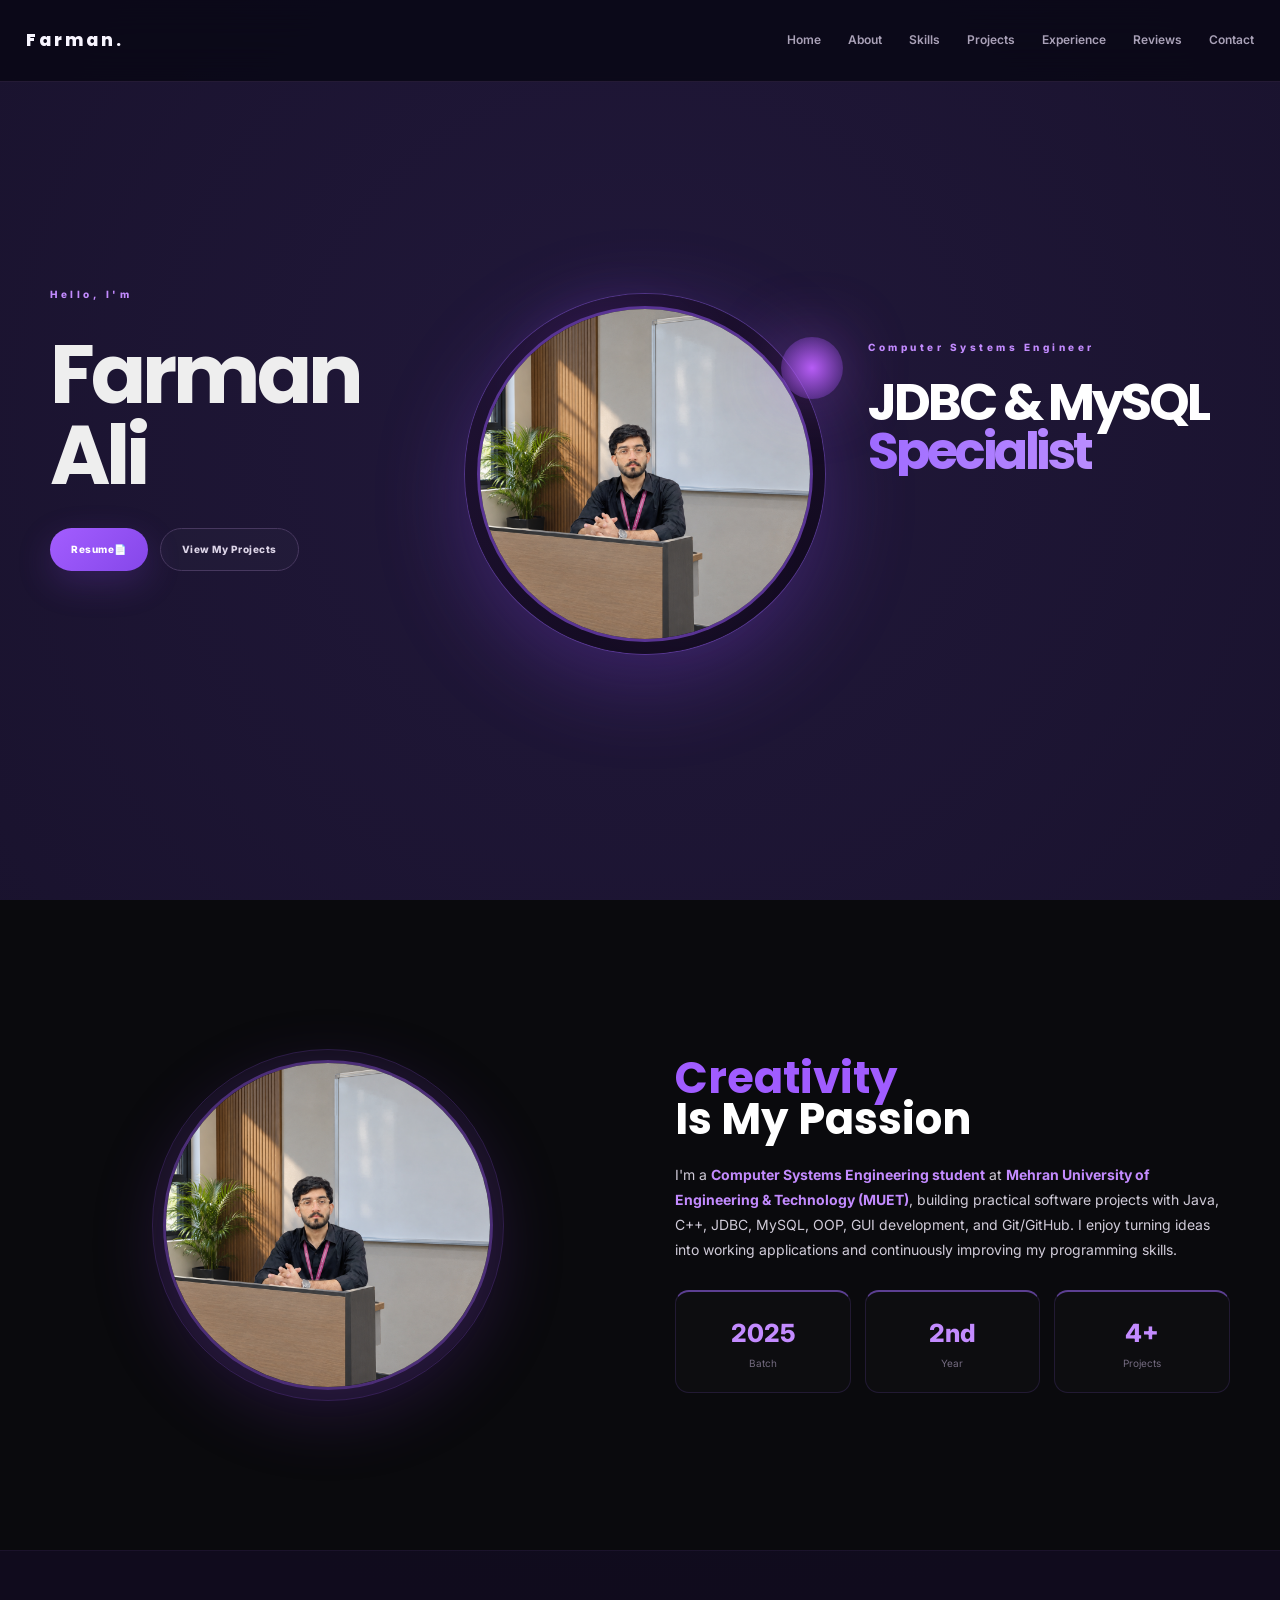
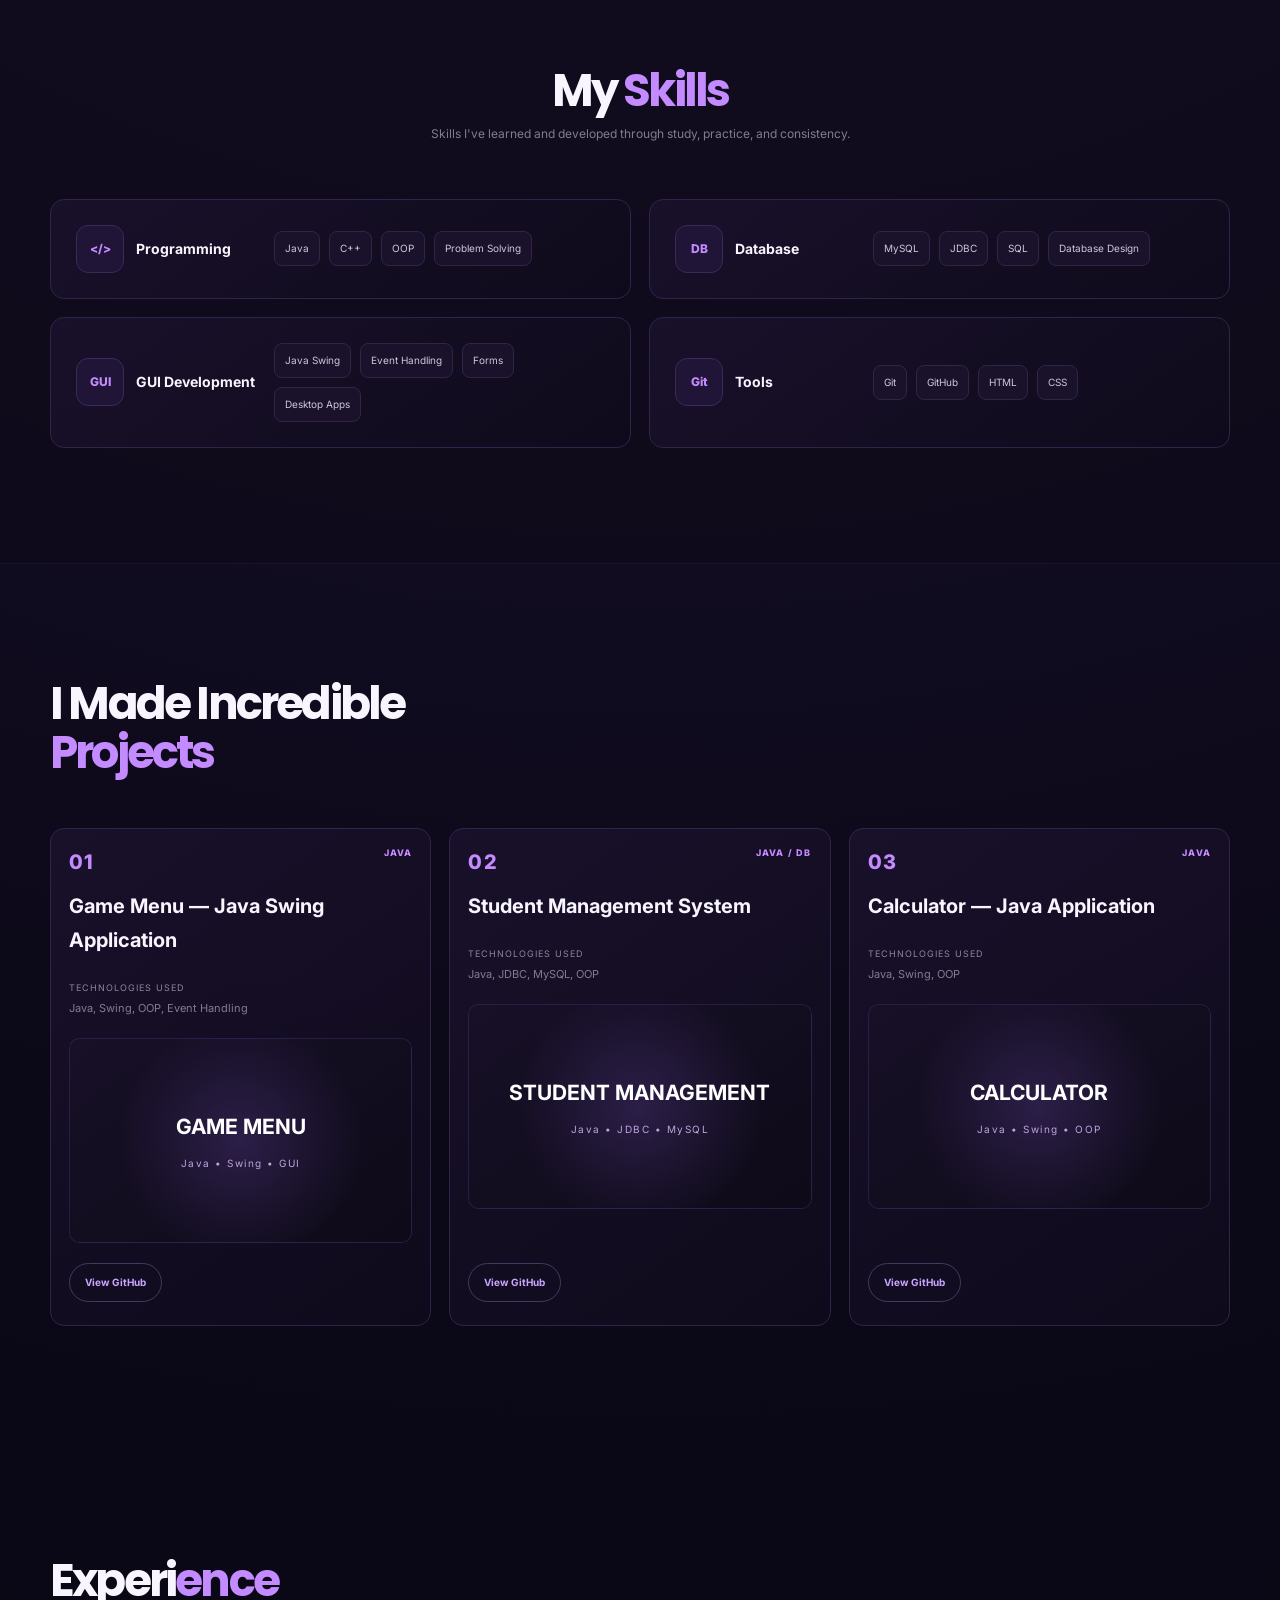
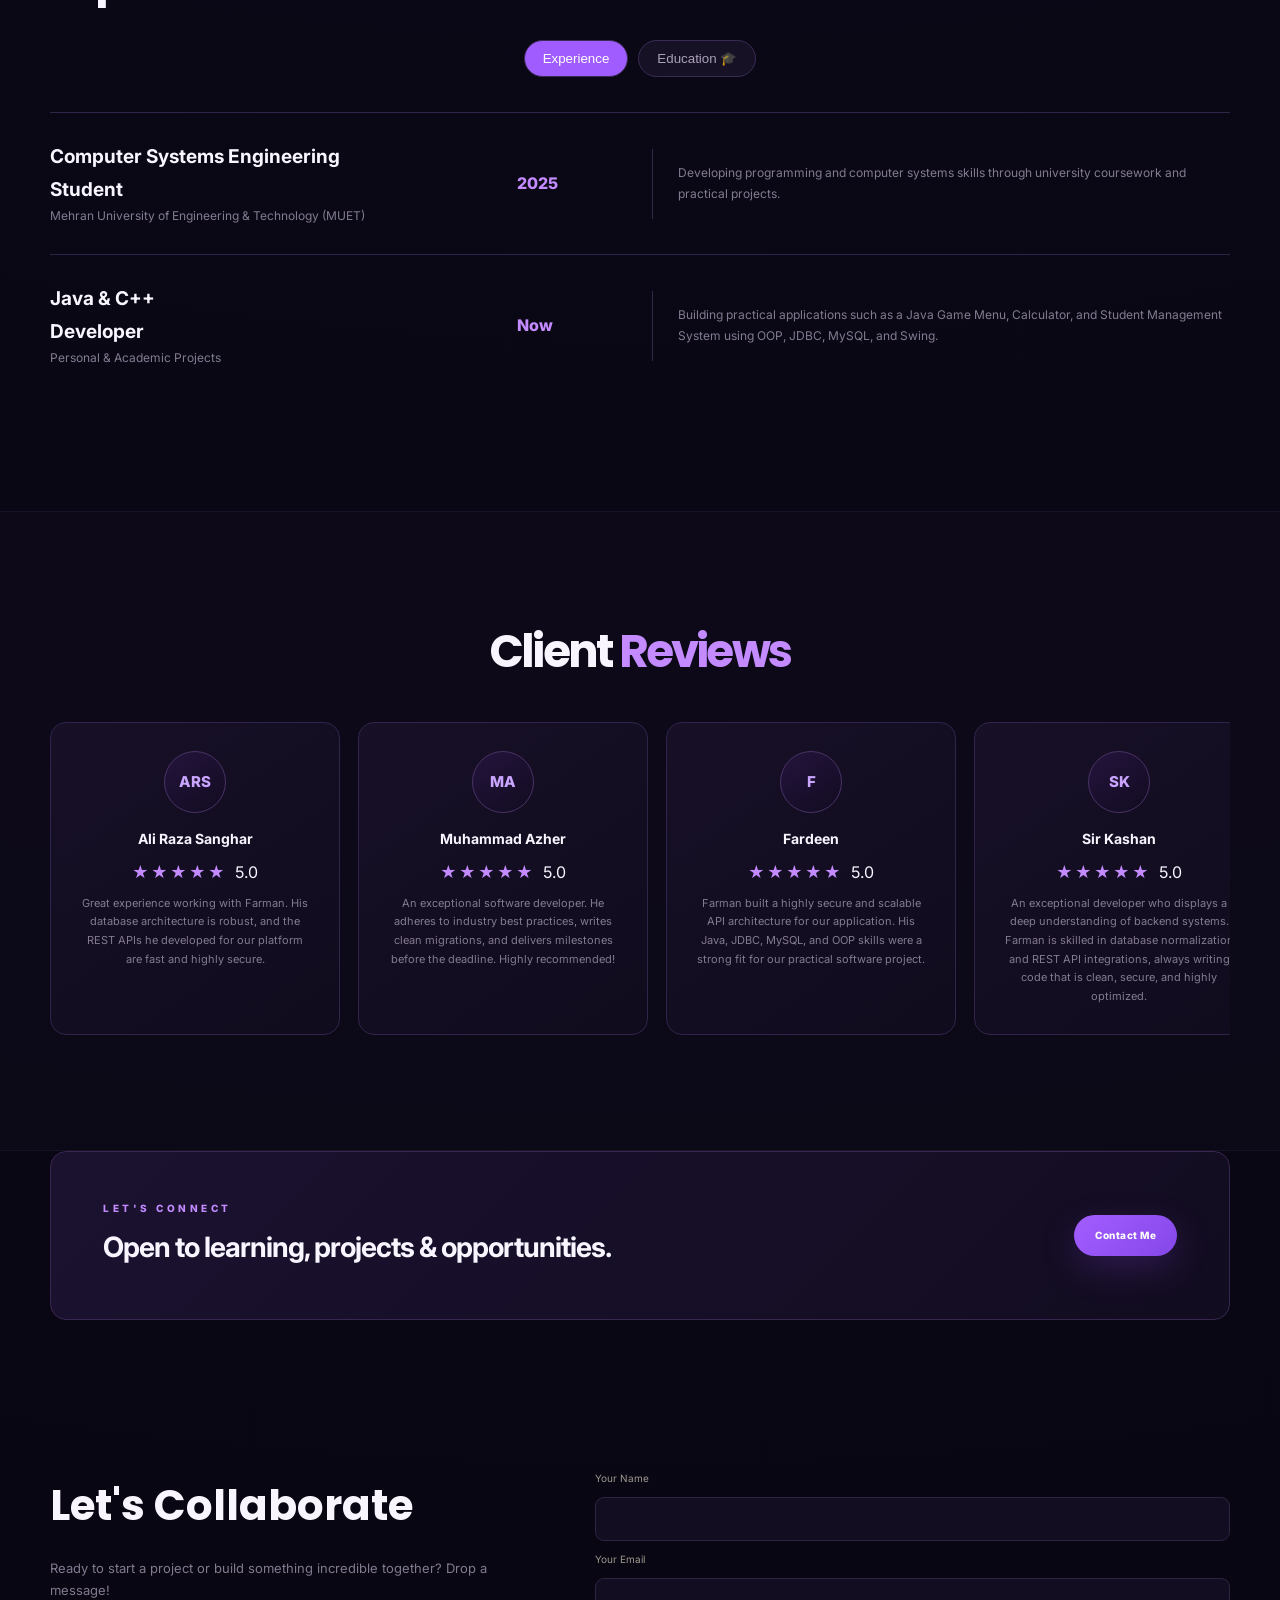
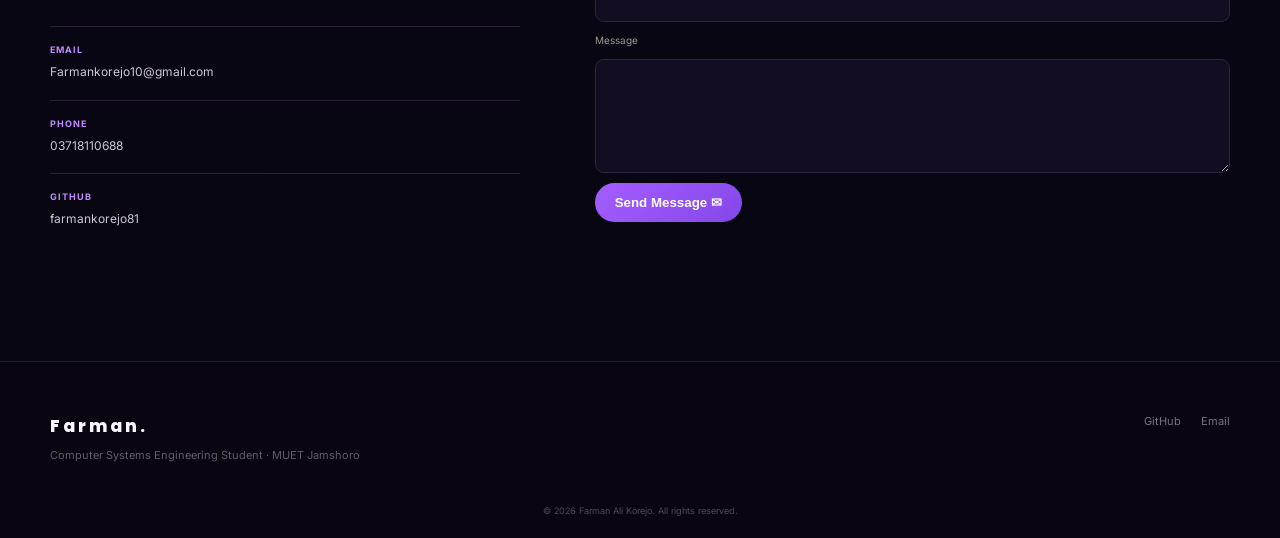
==== index.html @ fed9b767 "Add profile frame CSS to portfolio" ====
<!DOCTYPE html>
<html lang="en">
<head>
  <meta charset="UTF-8" />
  <meta name="viewport" content="width=device-width, initial-scale=1.0" />
  <meta name="description" content="Premium dark-theme portfolio for Farman Ali Korejo, Computer Systems Engineering student and software developer." />
  <title>Farman Ali Korejo | Computer Systems Engineering Student</title>
  <link rel="preconnect" href="https://fonts.googleapis.com" />
  <link rel="preconnect" href="https://fonts.gstatic.com" crossorigin />
  <link href="https://fonts.googleapis.com/css2?family=Inter:wght@400;500;600;700;800&family=Poppins:wght@400;500;700;800&display=swap" rel="stylesheet" />
  <link href="https://api.fontshare.com/v2/css?f[]=general-sans@400,500,600,700&display=swap" rel="stylesheet" />
  <link rel="stylesheet" href="mudasir.css" />
  <link rel="stylesheet" href="profile-fix.css" />
</head>
<body>
  <div class="preloader"><div class="preloader-card"><div class="preloader-badge">FK</div><div class="preloader-bar"><span></span></div></div></div>
  <div class="cursor-dot" aria-hidden="true"></div>
  <div class="page-shell">
    <header class="topbar"><a class="brand" href="#hero">Farman.</a><nav class="nav-links"><a href="#hero">Home</a><a href="#about">About</a><a href="#skills">Skills</a><a href="#projects">Projects</a><a href="#experience">Experience</a><a href="#testimonials">Reviews</a><a href="#contact">Contact</a></nav><button class="nav-toggle" aria-label="Toggle menu" id="nav-toggle"><span></span><span></span><span></span></button></header>
    <main>
      <section id="hero" class="hero"><div class="hero-grid"><div class="hero-column hero-left"><p class="hero-label hero-entry">Hello, I'm</p><h1 class="hero-name hero-entry"><span>Farman</span><br><span>Ali</span></h1><div class="hero-actions hero-entry"><a class="hero-btn hero-btn-primary" href="#contact">Resume <span>📄</span></a><a class="hero-btn hero-btn-secondary" href="#projects">View My Projects</a></div></div><div class="hero-column hero-center"><div class="hero-picture-wrap"><div class="glow-blob"></div><img class="hero-photo hero-entry" src="farman.png" alt="Farman Ali Korejo portrait"><div class="hero-orb"></div></div></div><div class="hero-column hero-right"><p class="hero-label hero-entry">Computer Systems Engineer</p><h2 class="hero-role-title hero-entry"><span class="role-stack"><span class="role-line"><span class="role-part-1">Java &amp; C++</span><span class="role-part-2">Developer</span></span><span class="role-line"><span class="role-part-1">JDBC &amp; MySQL</span><span class="role-part-2">Specialist</span></span></span></h2></div></div></section>
      <section id="about" class="about-section"><div class="about-grid"><div class="about-visual reveal"><img class="about-photo" src="farman.png" alt="Farman Ali Korejo portrait"></div><div class="about-content"><h2 class="about-title"><span class="about-title-line reveal">Creativity</span><span class="about-title-line reveal">Is My Passion</span></h2><p class="about-copy reveal">I'm a <strong class="accent-text">Computer Systems Engineering student</strong> at <strong class="accent-text">Mehran University of Engineering &amp; Technology (MUET)</strong>, building practical software projects with Java, C++, JDBC, MySQL, OOP, GUI development, and Git/GitHub. I enjoy turning ideas into working applications and continuously improving my programming skills.</p><div class="about-stats reveal"><div class="stat-box"><div class="stat-number">2025</div><div class="stat-label">Batch</div></div><div class="stat-box"><div class="stat-number">2nd</div><div class="stat-label">Year</div></div><div class="stat-box"><div class="stat-number">4+</div><div class="stat-label">Projects</div></div></div></div></div></section>
      <section id="skills" class="skills-section"><div class="sk-header reveal"><h2 class="sk-title">My <span class="sk-accent">Skills</span></h2><p class="sk-desc">Skills I've learned and developed through study, practice, and consistency.</p></div><div class="sk-cards reveal"><div class="sk-card"><div class="sk-card-left"><div class="sk-cat-icon">&lt;/&gt;</div><span class="sk-cat-name">Programming</span></div><div class="sk-card-right"><div class="sk-tech-item">Java</div><div class="sk-tech-item">C++</div><div class="sk-tech-item">OOP</div><div class="sk-tech-item">Problem Solving</div></div></div><div class="sk-card"><div class="sk-card-left"><div class="sk-cat-icon">DB</div><span class="sk-cat-name">Database</span></div><div class="sk-card-right"><div class="sk-tech-item">MySQL</div><div class="sk-tech-item">JDBC</div><div class="sk-tech-item">SQL</div><div class="sk-tech-item">Database Design</div></div></div><div class="sk-card"><div class="sk-card-left"><div class="sk-cat-icon">GUI</div><span class="sk-cat-name">GUI Development</span></div><div class="sk-card-right"><div class="sk-tech-item">Java Swing</div><div class="sk-tech-item">Event Handling</div><div class="sk-tech-item">Forms</div><div class="sk-tech-item">Desktop Apps</div></div></div><div class="sk-card"><div class="sk-card-left"><div class="sk-cat-icon">Git</div><span class="sk-cat-name">Tools</span></div><div class="sk-card-right"><div class="sk-tech-item">Git</div><div class="sk-tech-item">GitHub</div><div class="sk-tech-item">HTML</div><div class="sk-tech-item">CSS</div></div></div></div></section>
      <section id="projects" class="projects-section"><div class="projects-container"><h2 class="projects-heading reveal">I Made Incredible<br><span class="projects-heading-accent">Projects</span></h2><div class="projects-grid"><div class="project-card reveal"><div class="project-card-inner"><div class="project-card-header"><span class="project-number">01</span><span>JAVA</span></div><h3 class="project-title">Game Menu — Java Swing Application</h3><div class="project-tech-wrapper"><span class="project-tech-label">Technologies used</span><p class="project-tech-list">Java, Swing, OOP, Event Handling</p></div><div class="project-image-wrap"><div class="project-image-placeholder"><strong>GAME MENU</strong><span>Java • Swing • GUI</span></div></div><div class="project-links"><a class="project-link-btn" href="https://github.com/farmankorejo81/GameMenu" target="_blank">View GitHub</a></div></div></div><div class="project-card reveal"><div class="project-card-inner"><div class="project-card-header"><span class="project-number">02</span><span>JAVA / DB</span></div><h3 class="project-title">Student Management System</h3><div class="project-tech-wrapper"><span class="project-tech-label">Technologies used</span><p class="project-tech-list">Java, JDBC, MySQL, OOP</p></div><div class="project-image-wrap"><div class="project-image-placeholder"><strong>STUDENT MANAGEMENT</strong><span>Java • JDBC • MySQL</span></div></div><div class="project-links"><a class="project-link-btn" href="https://github.com/farmankorejo81/Student-Management-System" target="_blank">View GitHub</a></div></div></div><div class="project-card reveal"><div class="project-card-inner"><div class="project-card-header"><span class="project-number">03</span><span>JAVA</span></div><h3 class="project-title">Calculator — Java Application</h3><div class="project-tech-wrapper"><span class="project-tech-label">Technologies used</span><p class="project-tech-list">Java, Swing, OOP</p></div><div class="project-image-wrap"><div class="project-image-placeholder"><strong>CALCULATOR</strong><span>Java • Swing • OOP</span></div></div><div class="project-links"><a class="project-link-btn" href="https://github.com/farmankorejo81/Calculator" target="_blank">View GitHub</a></div></div></div></div></div></section>
      <section id="experience" class="xp-section"><div class="xp-container"><h2 class="xp-heading reveal">Experi<span class="xp-heading-accent">ence</span></h2><div class="xp-tabs reveal"><button class="xp-tab active" data-tab="experience">Experience</button><button class="xp-tab" data-tab="education">Education 🎓</button></div><div class="xp-panel" id="tab-experience"><div class="xp-row reveal"><div><h3 class="xp-title">Computer Systems Engineering<br>Student</h3><p class="xp-company">Mehran University of Engineering &amp; Technology (MUET)</p></div><div class="xp-year">2025</div><div class="xp-sep"></div><p class="xp-desc">Developing programming and computer systems skills through university coursework and practical projects.</p></div><div class="xp-row reveal"><div><h3 class="xp-title">Java &amp; C++<br>Developer</h3><p class="xp-company">Personal &amp; Academic Projects</p></div><div class="xp-year">Now</div><div class="xp-sep"></div><p class="xp-desc">Building practical applications such as a Java Game Menu, Calculator, and Student Management System using OOP, JDBC, MySQL, and Swing.</p></div></div><div class="xp-panel xp-panel--hidden" id="tab-education"><div class="xp-row reveal"><div><h3 class="xp-title">BS Computer Systems<br>Engineering</h3><p class="xp-company">Mehran University of Engineering &amp; Technology (MUET), Jamshoro</p></div><div class="xp-year">2025 — Present</div><div class="xp-sep"></div><p class="xp-desc">Computer Systems Engineering student, 2025 batch, currently in 2nd year.</p></div></div></div></section>
      <section id="testimonials" class="test-section"><div class="test-container"><h2 class="test-heading reveal">Client <span class="test-accent">Reviews</span></h2><div class="test-marquee"><div class="test-marquee-track"><div class="test-card"><div class="test-avatar-wrap"><div class="test-avatar test-avatar-text">ARS</div></div><h4 class="test-name">Ali Raza Sanghar</h4><div class="test-rating"><span class="test-stars">★★★★★</span><span>5.0</span></div><p class="test-text">Great experience working with Farman. His database architecture is robust, and the REST APIs he developed for our platform are fast and highly secure.</p></div><div class="test-card"><div class="test-avatar-wrap"><div class="test-avatar test-avatar-text">MA</div></div><h4 class="test-name">Muhammad Azher</h4><div class="test-rating"><span class="test-stars">★★★★★</span><span>5.0</span></div><p class="test-text">An exceptional software developer. He adheres to industry best practices, writes clean migrations, and delivers milestones before the deadline. Highly recommended!</p></div><div class="test-card"><div class="test-avatar-wrap"><div class="test-avatar test-avatar-text">F</div></div><h4 class="test-name">Fardeen</h4><div class="test-rating"><span class="test-stars">★★★★★</span><span>5.0</span></div><p class="test-text">Farman built a highly secure and scalable API architecture for our application. His Java, JDBC, MySQL, and OOP skills were a strong fit for our practical software project.</p></div><div class="test-card"><div class="test-avatar-wrap"><div class="test-avatar test-avatar-text">SK</div></div><h4 class="test-name">Sir Kashan</h4><div class="test-rating"><span class="test-stars">★★★★★</span><span>5.0</span></div><p class="test-text">An exceptional developer who displays a deep understanding of backend systems. Farman is skilled in database normalization and REST API integrations, always writing code that is clean, secure, and highly optimized.</p></div><div class="test-card"><div class="test-avatar-wrap"><div class="test-avatar test-avatar-text">ARS</div></div><h4 class="test-name">Ali Raza Sanghar</h4><div class="test-rating"><span class="test-stars">★★★★★</span><span>5.0</span></div><p class="test-text">Great experience working with Farman. His database architecture is robust, and the REST APIs he developed for our platform are fast and highly secure.</p></div><div class="test-card"><div class="test-avatar-wrap"><div class="test-avatar test-avatar-text">MA</div></div><h4 class="test-name">Muhammad Azher</h4><div class="test-rating"><span class="test-stars">★★★★★</span><span>5.0</span></div><p class="test-text">An exceptional software developer. He adheres to industry best practices, writes clean migrations, and delivers milestones before the deadline. Highly recommended!</p></div></div></div></div></section>
      <section class="cta container reveal"><div><p class="eyebrow">LET'S CONNECT</p><h2>Open to learning, projects &amp; opportunities.</h2></div><a class="btn primary" href="#contact">Contact Me</a></section>
      <section id="contact" class="contact-section"><div class="contact-container"><div class="contact-grid"><div class="contact-col reveal"><h2 class="contact-heading">Let's <span class="contact-heading-accent">Collaborate</span></h2><p class="contact-subheading">Ready to start a project or build something incredible together? Drop a message!</p><div class="contact-info"><a href="mailto:Farmankorejo10@gmail.com"><span class="contact-label">EMAIL</span><span class="contact-value">Farmankorejo10@gmail.com</span></a><a href="tel:03718110688"><span class="contact-label">PHONE</span><span class="contact-value">03718110688</span></a><a href="https://github.com/farmankorejo81" target="_blank"><span class="contact-label">GITHUB</span><span class="contact-value">farmankorejo81</span></a></div></div><form class="contact-form"><label class="form-input-label">Your Name</label><input class="form-input" name="name" required><label class="form-input-label">Your Email</label><input class="form-input" name="email" type="email" required><label class="form-input-label">Message</label><textarea class="form-input" name="message" rows="6" required></textarea><button class="contact-submit" type="submit">Send Message ✉</button></form></div></div></section>
    </main>
    <footer><div class="footer-inner container"><div><a class="brand" href="#hero">Farman.</a><p class="footer-copy">Computer Systems Engineering Student · MUET Jamshoro</p></div><div class="footer-social"><a href="https://github.com/farmankorejo81">GitHub</a><a href="mailto:Farmankorejo10@gmail.com">Email</a></div></div><div class="copyright">© 2026 Farman Ali Korejo. All rights reserved.</div></footer>
  </div><script src="script.js"></script>
</body></html>
---- mudasir.css ----
@import url('https://fonts.googleapis.com/css2?family=Inter:wght@400;500;600;700;800&family=Poppins:wght@400;500;700;800&display=swap');
:root{--bg:#0b0817;--panel:#151027;--line:#30244a;--text:#f8f5ff;--muted:#9b93aa;--accent:#a05cff;--accent2:#c38bff;--max:1180px}*{box-sizing:border-box;margin:0;padding:0}html{scroll-behavior:smooth}body{font-family:Inter,Arial,sans-serif;background:radial-gradient(circle at 50% 8%,#21183a 0,#0b0817 48%,#080611 100%);color:var(--text);line-height:1.7;overflow-x:hidden}a{text-decoration:none;color:inherit}.container{width:min(var(--max),calc(100% - 54px));margin:auto}.topbar{height:82px;position:sticky;top:0;z-index:1000;display:flex;align-items:center;justify-content:space-between;padding:0 1.6rem;background:#0b0817e6;backdrop-filter:blur(18px);border-bottom:1px solid #241a35}.brand{font-family:Poppins,sans-serif;font-size:17px;font-weight:800;letter-spacing:3px}.nav-links{display:flex;gap:27px;font-size:12px;font-weight:600;color:#aaa2b8}.nav-links a:hover{color:#fff}.nav-toggle{display:none;background:#171126;border:1px solid #3a2c55;color:#eee;border-radius:9px;padding:9px 12px;cursor:pointer}.nav-toggle span{display:block;width:20px;height:2px;background:#eee;margin:4px}.hero{min-height:calc(100vh - 82px);padding:55px 0 90px;display:flex;align-items:center}.hero-grid{width:min(var(--max),100%);margin:auto;display:grid;grid-template-columns:1fr 350px 1fr;gap:38px;align-items:center}.hero-column{display:flex;flex-direction:column;gap:1.4rem}.hero-left{transform:translateY(-45px)}.hero-right{transform:translateY(-65px);padding-left:15px}.hero-label,.eyebrow{font-size:10px;font-weight:800;letter-spacing:3.5px;color:var(--accent2)}.hero-name{font-family:Poppins,sans-serif;font-size:clamp(55px,6.5vw,82px);line-height:.98;letter-spacing:-4px;margin:10px 0}.hero-name span{color:#eee}.hero-actions{display:flex;gap:12px;flex-wrap:wrap}.hero-btn,.btn{display:inline-flex;align-items:center;justify-content:center;padding:12px 21px;border-radius:25px;font-size:10px;font-weight:800;letter-spacing:.5px;transition:.25s}.hero-btn-primary,.primary{background:linear-gradient(135deg,#a35dff,#8547e9);color:#fff;box-shadow:0 12px 35px #8b49e638}.hero-btn-primary:hover,.primary:hover{transform:translateY(-3px)}.hero-btn-secondary{border:1px solid #47385f;color:#ddd5e8;background:#ffffff05}.hero-btn-secondary:hover{border-color:var(--accent);color:#fff}.hero-picture-wrap{position:relative;width:340px;height:440px;overflow:hidden;border-radius:12px;background:#130c28e0;box-shadow:0 28px 120px #22045859;padding:20px}.glow-blob{position:absolute;inset:0;border-radius:18px;background:radial-gradient(circle at 42% 30%,#9a48ff8c,transparent 28%),radial-gradient(circle at 58% 70%,#ab70ff2e,transparent 28%);filter:blur(30px)}.hero-photo{width:100%;height:100%;object-fit:contain;object-position:center top;border-radius:12px;border:1px solid #9f6bff30;position:relative;z-index:2;animation:float 8s ease-in-out infinite}.hero-orb{position:absolute;width:4.6rem;height:4.6rem;border-radius:50%;top:14%;right:-1.85rem;background:radial-gradient(circle,#be60fff2,#7633ff1f);box-shadow:0 0 66px #be60ff59}.hero-role-title{font-family:Poppins,sans-serif;font-size:clamp(2.5rem,4vw,5rem);line-height:.95;letter-spacing:-.06em}.role-stack{display:grid;min-height:calc(clamp(2.5rem,4vw,5rem)*1.95)}.role-line{grid-area:1/1;display:flex;flex-direction:column;transition:.5s}.role-part-1{color:#fff}.role-part-2{background:linear-gradient(90deg,#9f6bff,#c9a1ff,#9f6bff);background-size:200%;-webkit-background-clip:text;background-clip:text;-webkit-text-fill-color:transparent}.role-line:last-child{opacity:0;transform:translateY(6px)}.role-stack.is-swapped .role-line:first-child{opacity:0;transform:translateY(-6px)}.role-stack.is-swapped .role-line:last-child{opacity:1;transform:none}.about-section{padding:115px 0;background:#0a0a0d}.about-grid{width:min(var(--max),100%);margin:auto;display:grid;grid-template-columns:1fr 1fr;gap:70px;align-items:center}.about-visual{min-height:520px;display:flex;align-items:center;justify-content:center}.about-photo{width:100%;max-width:430px;max-height:520px;object-fit:contain}.about-content{max-width:600px}.about-title{font-family:Poppins,sans-serif;font-size:clamp(2rem,3.4vw,3.25rem);line-height:.95;margin-bottom:22px}.about-title-line{display:block}.about-title-line:first-child{color:var(--accent)}.about-title-line:last-child{color:#fff}.about-copy{font-size:14px;line-height:1.8;color:#d0cbd8}.accent-text{color:var(--accent2);font-weight:700}.about-stats{display:grid;grid-template-columns:repeat(3,1fr);gap:14px;margin-top:28px}.stat-box{padding:20px;text-align:center;border:1px solid #9f6bff26;border-top:2px solid #9f6bff8c;border-radius:14px;background:#ffffff04}.stat-number{font-size:25px;color:var(--accent2);font-weight:800}.stat-label{font-size:10px;color:#746b80}.skills-section,.test-section{padding:115px 0;background:#0e0a1ab8;border-top:1px solid #49326533;border-bottom:1px solid #49326533}.sk-header,.section-heading{text-align:center;margin-bottom:55px}.sk-title,.section-heading h2,.projects-heading,.xp-heading,.test-heading{font-family:Poppins,sans-serif;font-size:45px;line-height:1.1;letter-spacing:-2.8px}.sk-accent,.section-heading h2 span,.projects-heading-accent,.xp-heading-accent,.test-accent{color:var(--accent2)}.sk-desc{font-size:12px;color:#837b91;margin-top:8px}.sk-cards{width:min(var(--max),100%);margin:auto;display:grid;grid-template-columns:1fr 1fr;gap:18px}.sk-card{display:grid;grid-template-columns:180px 1fr;gap:18px;padding:25px;border:1px solid var(--line);border-radius:14px;background:linear-gradient(145deg,#19112bf5,#0f0a1bf5)}.sk-card-left{display:flex;align-items:center;gap:12px}.sk-cat-icon{width:48px;height:48px;display:flex;align-items:center;justify-content:center;border-radius:12px;background:#201537;border:1px solid #3b2a55;color:var(--accent2);font-size:12px;font-weight:800}.sk-cat-name{font-size:14px;font-weight:700}.sk-card-right{display:flex;gap:9px;flex-wrap:wrap;align-items:center}.sk-tech-item{padding:8px 10px;border:1px solid #332347;background:#1a122a;border-radius:8px;font-size:10px;color:#cfc5dc}.projects-section,.xp-section,.contact-section{padding:115px 0}.projects-container,.xp-container,.test-container,.contact-container{width:min(var(--max),100%);margin:auto}.projects-grid{display:grid;grid-template-columns:repeat(3,1fr);gap:18px;margin-top:50px}.project-card{min-height:470px;padding:16px 18px 23px;border:1px solid var(--line);background:linear-gradient(145deg,#19112bf5,#0f0a1bf5);border-radius:14px}.project-card-inner{height:100%;display:flex;flex-direction:column}.project-card-header{display:flex;justify-content:space-between;color:var(--accent2);font-size:9px;font-weight:800;letter-spacing:1.2px}.project-number{font-size:20px}.project-title{font-size:20px;margin:10px 0}.project-tech-wrapper{margin:5px 0 12px}.project-tech-label{font-size:9px;color:#8f849d;text-transform:uppercase;letter-spacing:1px}.project-tech-list{font-size:11px;color:#837b91}.project-image-wrap{height:205px;margin:8px 0 20px;border-radius:10px;overflow:hidden}.project-image-placeholder{height:100%;display:flex;flex-direction:column;align-items:center;justify-content:center;gap:10px;border:1px solid #9f6bff2e;border-radius:10px;background:radial-gradient(circle,#9f6bff2e,transparent 62%),linear-gradient(145deg,#171027,#0e0a18);text-align:center;padding:20px}.project-image-placeholder strong{font-size:21px;color:#fff}.project-image-placeholder span{font-size:10px;letter-spacing:1.5px;color:#bfa5df}.project-links{margin-top:auto}.project-link-btn{display:inline-flex;padding:10px 15px;border:1px solid #47385f;border-radius:20px;color:#c9a5ff;font-size:10px;font-weight:700}.xp-tabs{display:flex;justify-content:center;gap:10px;margin:35px 0}.xp-tab{border:1px solid #3a2c55;background:#171126;color:#aaa2b8;border-radius:20px;padding:10px 18px;cursor:pointer}.xp-tab.active{background:#a05cff;color:#fff}.xp-panel--hidden{display:none}.xp-row{display:grid;grid-template-columns:1.2fr .3fr 1px 1.5fr;gap:25px;align-items:center;border-top:1px solid #30244a;padding:28px 0}.xp-title{font-size:19px}.xp-company,.xp-desc{font-size:12px;color:#837b91}.xp-year{color:var(--accent2);font-weight:800}.xp-sep{height:70px;background:#332849}.test-heading{text-align:center;margin-bottom:45px}.test-marquee{overflow:hidden}.test-marquee-track{display:flex;gap:18px;width:max-content}.test-marquee--left .test-marquee-track{animation:marquee 35s linear infinite}.test-card{width:290px;flex:none;padding:28px;text-align:center;border:1px solid var(--line);border-radius:16px;background:linear-gradient(145deg,#171027,#100b1d)}.test-avatar-wrap{display:flex;justify-content:center;margin-bottom:14px}.test-avatar{width:62px;height:62px;border-radius:50%;border:1px solid #493265}.test-avatar-text{display:flex!important;align-items:center;justify-content:center;background:linear-gradient(145deg,#24143d,#120b20);color:#c9a5ff;font-weight:800;font-size:15px}.test-name{font-size:14px}.test-rating{display:flex;justify-content:center;gap:8px;margin:8px 0}.test-stars{color:#c38bff;letter-spacing:2px}.test-score{font-size:10px;color:#837b91}.test-text{font-size:11px;color:#837b91;line-height:1.7}.cta{padding:48px 52px;margin:0 auto 35px;background:linear-gradient(135deg,#1b1230,#120c20);border:1px solid #382750;border-radius:16px;display:flex;justify-content:space-between;align-items:center;gap:30px}.cta h2{font-size:28px;letter-spacing:-1px;margin-top:7px}.contact-grid{display:grid;grid-template-columns:.85fr 1.15fr;gap:75px}.contact-heading{font-family:Poppins,sans-serif;font-size:42px}.contact-subheading{color:#827a8f;font-size:13px;margin:15px 0 25px}.contact-info a{display:block;border-top:1px solid #2b2038;padding:15px 0}.contact-label{display:block;color:var(--accent2);font-size:9px;font-weight:700;letter-spacing:1px}.contact-value{font-size:12px;color:#cfc7d8}.contact-form{display:flex;flex-direction:column;gap:10px}.form-input-label{font-size:10px;color:#9e988f}.form-input{background:#130d22;border:1px solid #30233f;border-radius:9px;color:#fff;padding:14px;font-size:12px;outline:none}.contact-submit{align-self:flex-start;padding:12px 20px;border:0;border-radius:25px;background:linear-gradient(135deg,#a35dff,#8547e9);color:#fff;font-weight:800;cursor:pointer}footer{border-top:1px solid #241a31;padding:50px 0 20px;background:#090611}.footer-inner{display:flex;justify-content:space-between;gap:20px}.footer-copy{color:#625b6c;font-size:11px;margin-top:5px}.footer-social{display:flex;gap:20px;color:#7b7286;font-size:11px}.copyright{text-align:center;color:#514a59;font-size:9px;margin-top:38px}.preloader{position:fixed;inset:0;z-index:2000;background:#0b0817;display:flex;align-items:center;justify-content:center}.preloader-card{text-align:center}.preloader-badge{font-size:30px;font-weight:800;color:#c38bff;margin-bottom:20px}.preloader-bar{width:180px;height:2px;background:#30244a}.preloader-bar span{display:block;height:100%;background:#a05cff;animation:load 1s ease forwards}.preloader.is-hidden{opacity:0;pointer-events:none;transition:.5s}.page-shell{opacity:0;transform:translateY(12px);transition:.7s}.page-shell.is-ready{opacity:1;transform:none}.reveal{opacity:0;transform:translateY(20px);transition:.7s}.reveal.is-visible{opacity:1;transform:none}.cursor-dot{position:fixed;width:10px;height:10px;border-radius:50%;background:#c38bff;pointer-events:none;z-index:3000;opacity:0}body.cursor-ready .cursor-dot{opacity:.8}@keyframes load{from{transform:translateX(-100%)}to{transform:translateX(0)}}@keyframes float{0%,100%{transform:translateY(0)}50%{transform:translateY(-10px)}}@keyframes marquee{from{transform:translateX(0)}to{transform:translateX(-50%)}}@media(max-width:1000px){.hero-grid{grid-template-columns:1fr 320px}.hero-right{display:none}.projects-grid{grid-template-columns:1fr 1fr}.sk-cards{grid-template-columns:1fr}}@media(max-width:800px){.nav-links{position:absolute;top:82px;left:18px;right:18px;display:none;flex-direction:column;gap:18px;padding:22px;background:#130d22;border:1px solid #36264b;border-radius:12px}.nav-links.is-open{display:flex}.nav-toggle{display:block}.hero-grid{grid-template-columns:1fr;text-align:center}.hero-left{transform:none;align-items:center}.hero-center{order:-1}.hero-picture-wrap{width:290px;height:380px}.about-grid,.contact-grid{grid-template-columns:1fr}.about-visual{min-height:400px}.xp-row{grid-template-columns:1fr;gap:10px}.xp-sep{display:none}.section,.about-section,.skills-section,.projects-section,.xp-section,.test-section,.contact-section{padding:90px 0}.cta{margin-left:15px;margin-right:15px}.footer-inner{flex-direction:column}}@media(max-width:560px){.container{width:min(100% - 30px,var(--max))}.projects-grid{grid-template-columns:1fr}.hero-name{font-size:55px}.sk-title,.section-heading h2,.projects-heading,.xp-heading,.test-heading{font-size:34px}.about-stats{grid-template-columns:1fr 1fr}.sk-card{grid-template-columns:1fr}.project-card{min-height:430px}.cta{padding:35px 25px;flex-direction:column;align-items:flex-start}.test-card{width:260px}}
---- profile-fix.css ----
.hero-picture-wrap{width:360px;height:360px;padding:12px;border-radius:50%;background:linear-gradient(145deg,#211336,#10091c);box-shadow:0 0 0 1px #9f6bff55,0 25px 90px #7b3ed655;overflow:visible;display:flex;align-items:center;justify-content:center}.hero-picture-wrap .glow-blob{inset:-18px;border-radius:50%;filter:blur(28px);opacity:.8}.hero-photo{width:100%;height:100%;display:block;object-fit:cover;object-position:center center;border-radius:50%;border:3px solid #a05cff80;position:relative;z-index:2;animation:float 8s ease-in-out infinite;background:#130c28}.hero-orb{z-index:3;right:-18px;top:12%;width:62px;height:62px}.about-photo{width:330px;height:330px;max-width:none;max-height:none;object-fit:cover;object-position:center;border-radius:50%;border:3px solid #a05cff70;box-shadow:0 0 0 10px #a05cff10,0 20px 70px #6f36b844}.about-visual{min-height:420px}.about-visual:after{content:"";position:absolute;width:350px;height:350px;border:1px solid #a05cff35;border-radius:50%;pointer-events:none}.about-visual{position:relative}@media(max-width:800px){.hero-picture-wrap{width:290px;height:290px}.about-photo{width:280px;height:280px}.about-visual:after{width:300px;height:300px}}@media(max-width:560px){.hero-picture-wrap{width:250px;height:250px}.about-photo{width:240px;height:240px}.about-visual:after{width:260px;height:260px}}
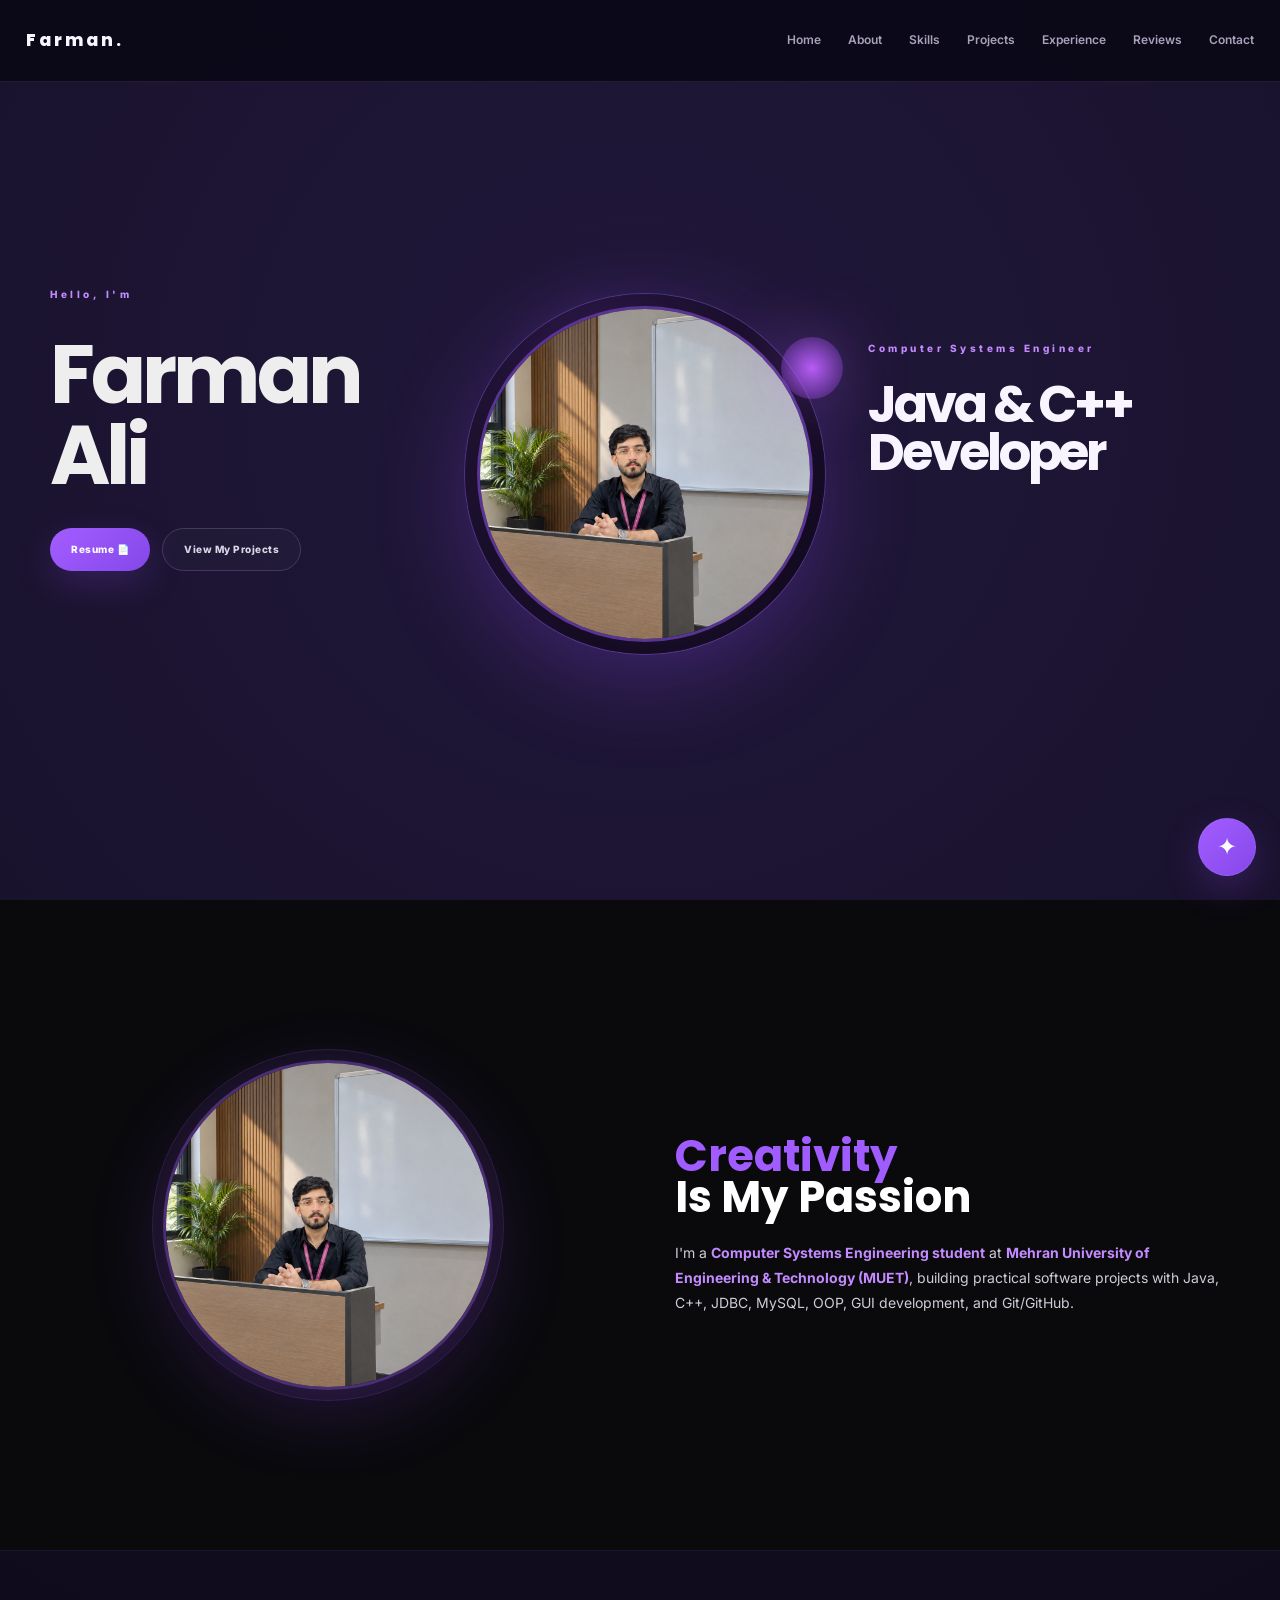
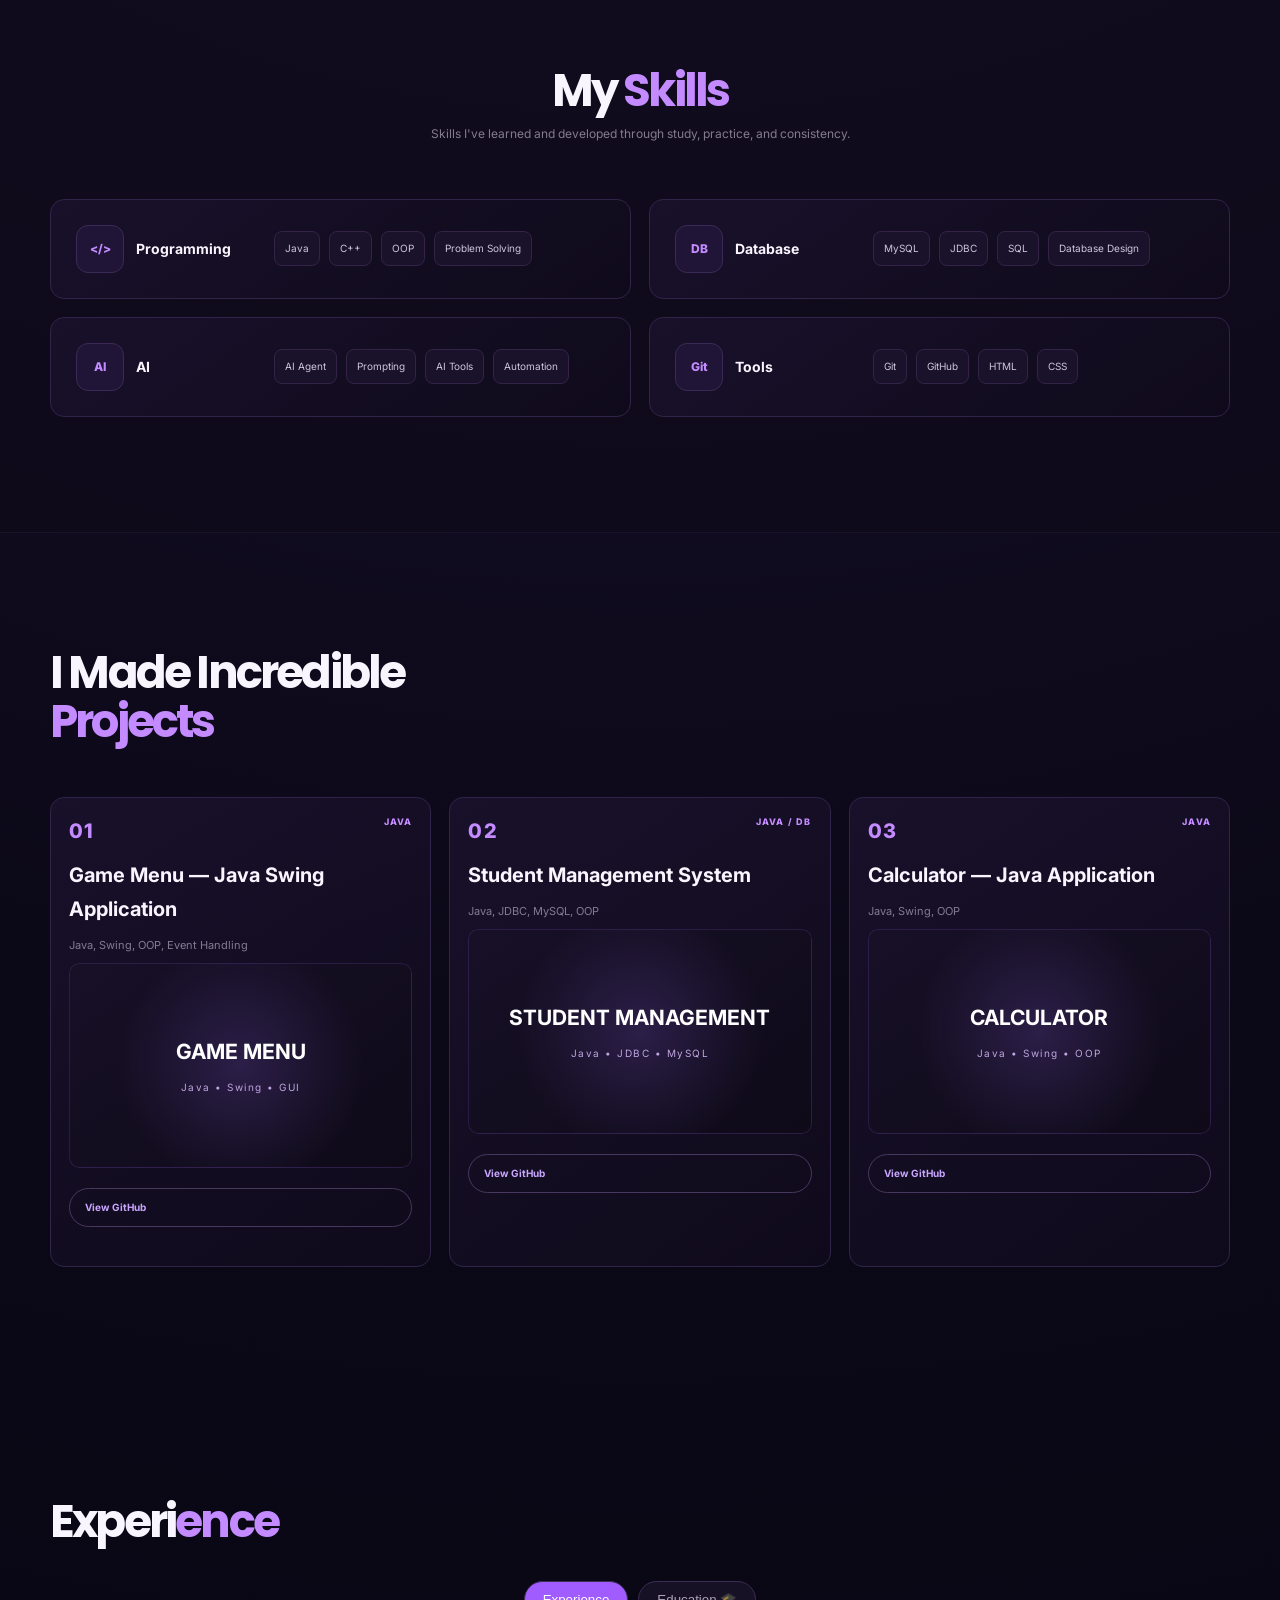
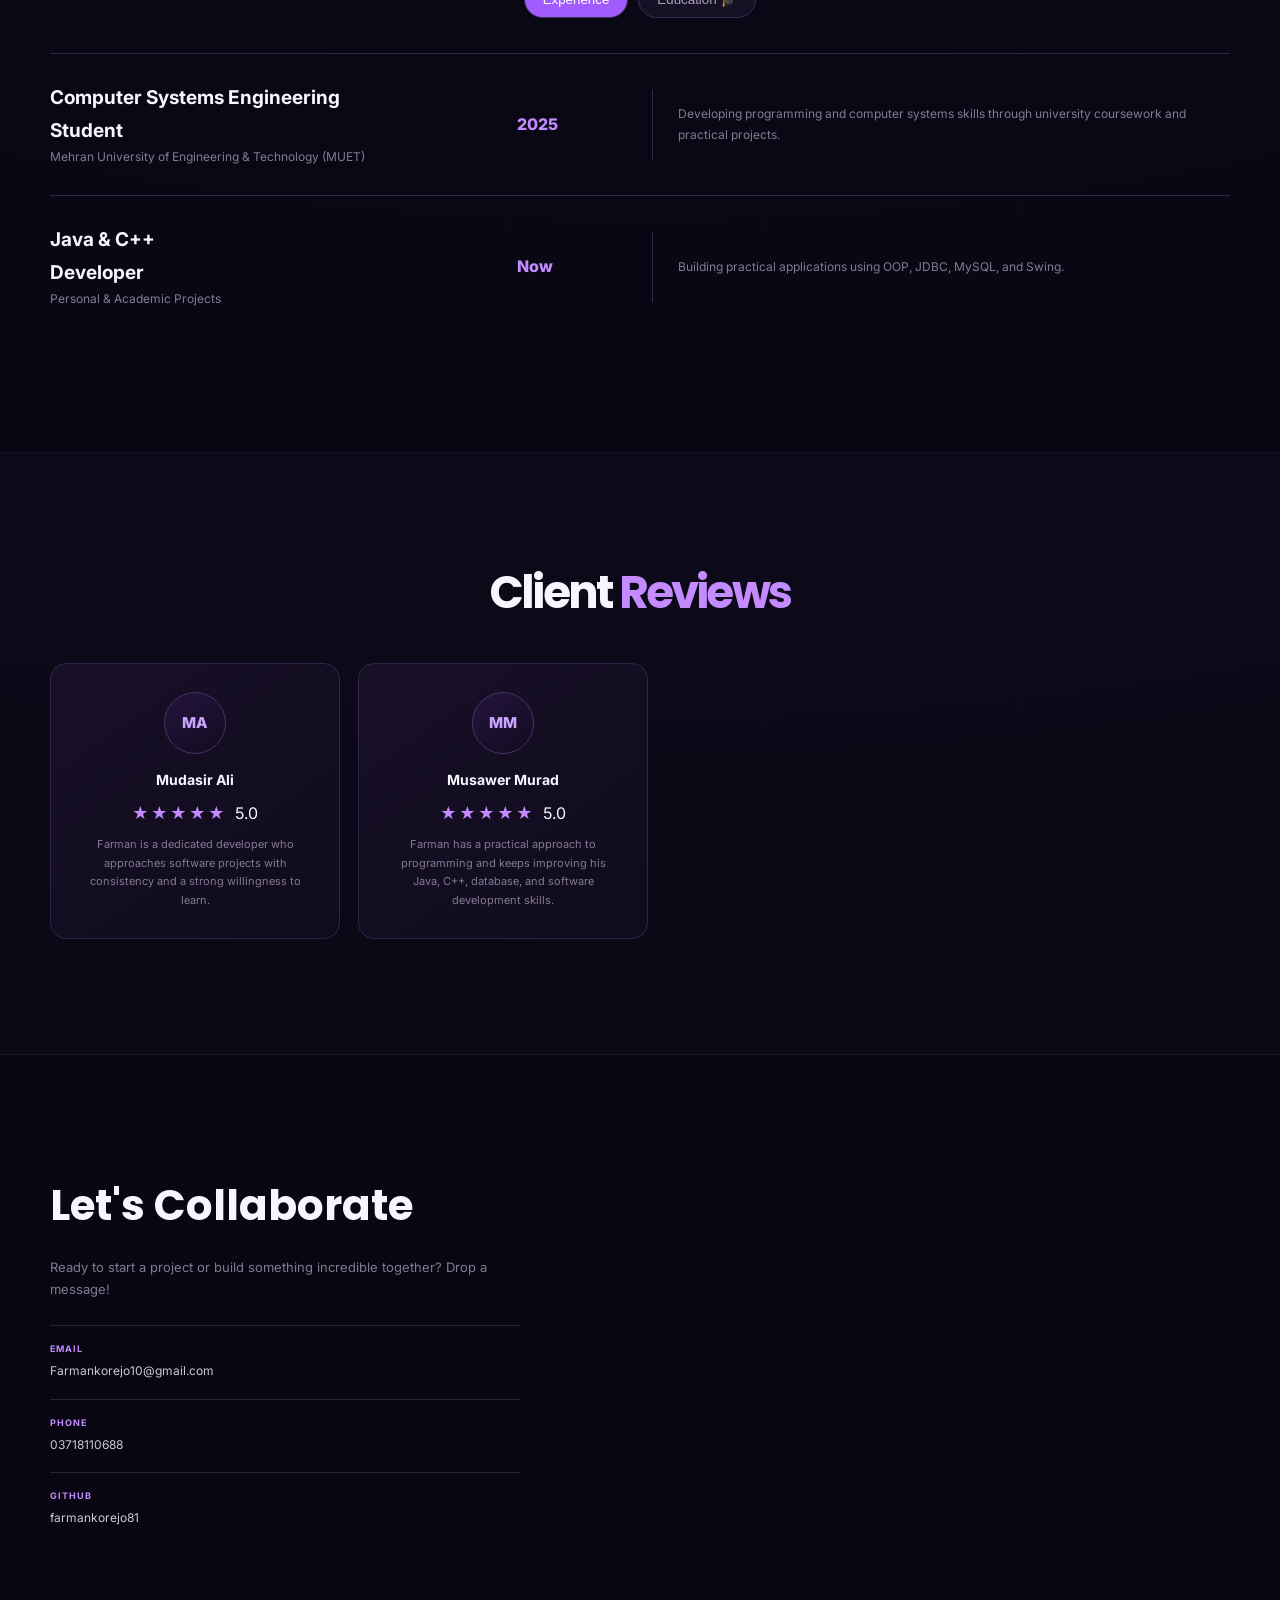
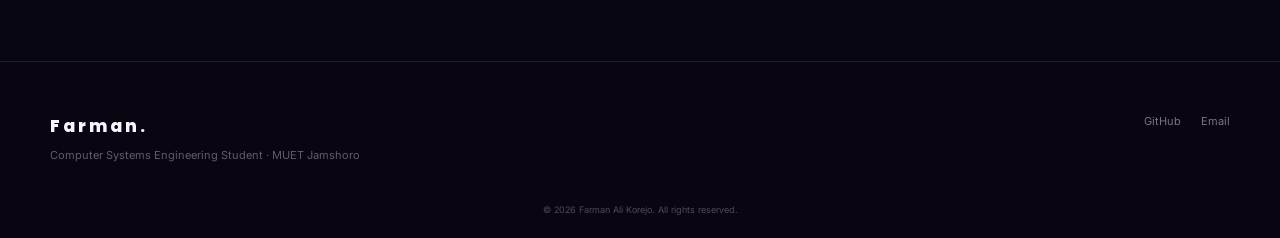
==== commit 5a3db613: "Update client reviews and ensure AI Agent is loaded" ====
--- a/index.html
+++ b/index.html
@@ -1,32 +1 @@
-<!DOCTYPE html>
-<html lang="en">
-<head>
-  <meta charset="UTF-8" />
-  <meta name="viewport" content="width=device-width, initial-scale=1.0" />
-  <meta name="description" content="Premium dark-theme portfolio for Farman Ali Korejo, Computer Systems Engineering student and software developer." />
-  <title>Farman Ali Korejo | Computer Systems Engineering Student</title>
-  <link rel="preconnect" href="https://fonts.googleapis.com" />
-  <link rel="preconnect" href="https://fonts.gstatic.com" crossorigin />
-  <link href="https://fonts.googleapis.com/css2?family=Inter:wght@400;500;600;700;800&family=Poppins:wght@400;500;700;800&display=swap" rel="stylesheet" />
-  <link href="https://api.fontshare.com/v2/css?f[]=general-sans@400,500,600,700&display=swap" rel="stylesheet" />
-  <link rel="stylesheet" href="mudasir.css" />
-  <link rel="stylesheet" href="profile-fix.css" />
-</head>
-<body>
-  <div class="preloader"><div class="preloader-card"><div class="preloader-badge">FK</div><div class="preloader-bar"><span></span></div></div></div>
-  <div class="cursor-dot" aria-hidden="true"></div>
-  <div class="page-shell">
-    <header class="topbar"><a class="brand" href="#hero">Farman.</a><nav class="nav-links"><a href="#hero">Home</a><a href="#about">About</a><a href="#skills">Skills</a><a href="#projects">Projects</a><a href="#experience">Experience</a><a href="#testimonials">Reviews</a><a href="#contact">Contact</a></nav><button class="nav-toggle" aria-label="Toggle menu" id="nav-toggle"><span></span><span></span><span></span></button></header>
-    <main>
-      <section id="hero" class="hero"><div class="hero-grid"><div class="hero-column hero-left"><p class="hero-label hero-entry">Hello, I'm</p><h1 class="hero-name hero-entry"><span>Farman</span><br><span>Ali</span></h1><div class="hero-actions hero-entry"><a class="hero-btn hero-btn-primary" href="#contact">Resume <span>📄</span></a><a class="hero-btn hero-btn-secondary" href="#projects">View My Projects</a></div></div><div class="hero-column hero-center"><div class="hero-picture-wrap"><div class="glow-blob"></div><img class="hero-photo hero-entry" src="farman.png" alt="Farman Ali Korejo portrait"><div class="hero-orb"></div></div></div><div class="hero-column hero-right"><p class="hero-label hero-entry">Computer Systems Engineer</p><h2 class="hero-role-title hero-entry"><span class="role-stack"><span class="role-line"><span class="role-part-1">Java &amp; C++</span><span class="role-part-2">Developer</span></span><span class="role-line"><span class="role-part-1">JDBC &amp; MySQL</span><span class="role-part-2">Specialist</span></span></span></h2></div></div></section>
-      <section id="about" class="about-section"><div class="about-grid"><div class="about-visual reveal"><img class="about-photo" src="farman.png" alt="Farman Ali Korejo portrait"></div><div class="about-content"><h2 class="about-title"><span class="about-title-line reveal">Creativity</span><span class="about-title-line reveal">Is My Passion</span></h2><p class="about-copy reveal">I'm a <strong class="accent-text">Computer Systems Engineering student</strong> at <strong class="accent-text">Mehran University of Engineering &amp; Technology (MUET)</strong>, building practical software projects with Java, C++, JDBC, MySQL, OOP, GUI development, and Git/GitHub. I enjoy turning ideas into working applications and continuously improving my programming skills.</p><div class="about-stats reveal"><div class="stat-box"><div class="stat-number">2025</div><div class="stat-label">Batch</div></div><div class="stat-box"><div class="stat-number">2nd</div><div class="stat-label">Year</div></div><div class="stat-box"><div class="stat-number">4+</div><div class="stat-label">Projects</div></div></div></div></div></section>
-      <section id="skills" class="skills-section"><div class="sk-header reveal"><h2 class="sk-title">My <span class="sk-accent">Skills</span></h2><p class="sk-desc">Skills I've learned and developed through study, practice, and consistency.</p></div><div class="sk-cards reveal"><div class="sk-card"><div class="sk-card-left"><div class="sk-cat-icon">&lt;/&gt;</div><span class="sk-cat-name">Programming</span></div><div class="sk-card-right"><div class="sk-tech-item">Java</div><div class="sk-tech-item">C++</div><div class="sk-tech-item">OOP</div><div class="sk-tech-item">Problem Solving</div></div></div><div class="sk-card"><div class="sk-card-left"><div class="sk-cat-icon">DB</div><span class="sk-cat-name">Database</span></div><div class="sk-card-right"><div class="sk-tech-item">MySQL</div><div class="sk-tech-item">JDBC</div><div class="sk-tech-item">SQL</div><div class="sk-tech-item">Database Design</div></div></div><div class="sk-card"><div class="sk-card-left"><div class="sk-cat-icon">GUI</div><span class="sk-cat-name">GUI Development</span></div><div class="sk-card-right"><div class="sk-tech-item">Java Swing</div><div class="sk-tech-item">Event Handling</div><div class="sk-tech-item">Forms</div><div class="sk-tech-item">Desktop Apps</div></div></div><div class="sk-card"><div class="sk-card-left"><div class="sk-cat-icon">Git</div><span class="sk-cat-name">Tools</span></div><div class="sk-card-right"><div class="sk-tech-item">Git</div><div class="sk-tech-item">GitHub</div><div class="sk-tech-item">HTML</div><div class="sk-tech-item">CSS</div></div></div></div></section>
-      <section id="projects" class="projects-section"><div class="projects-container"><h2 class="projects-heading reveal">I Made Incredible<br><span class="projects-heading-accent">Projects</span></h2><div class="projects-grid"><div class="project-card reveal"><div class="project-card-inner"><div class="project-card-header"><span class="project-number">01</span><span>JAVA</span></div><h3 class="project-title">Game Menu — Java Swing Application</h3><div class="project-tech-wrapper"><span class="project-tech-label">Technologies used</span><p class="project-tech-list">Java, Swing, OOP, Event Handling</p></div><div class="project-image-wrap"><div class="project-image-placeholder"><strong>GAME MENU</strong><span>Java • Swing • GUI</span></div></div><div class="project-links"><a class="project-link-btn" href="https://github.com/farmankorejo81/GameMenu" target="_blank">View GitHub</a></div></div></div><div class="project-card reveal"><div class="project-card-inner"><div class="project-card-header"><span class="project-number">02</span><span>JAVA / DB</span></div><h3 class="project-title">Student Management System</h3><div class="project-tech-wrapper"><span class="project-tech-label">Technologies used</span><p class="project-tech-list">Java, JDBC, MySQL, OOP</p></div><div class="project-image-wrap"><div class="project-image-placeholder"><strong>STUDENT MANAGEMENT</strong><span>Java • JDBC • MySQL</span></div></div><div class="project-links"><a class="project-link-btn" href="https://github.com/farmankorejo81/Student-Management-System" target="_blank">View GitHub</a></div></div></div><div class="project-card reveal"><div class="project-card-inner"><div class="project-card-header"><span class="project-number">03</span><span>JAVA</span></div><h3 class="project-title">Calculator — Java Application</h3><div class="project-tech-wrapper"><span class="project-tech-label">Technologies used</span><p class="project-tech-list">Java, Swing, OOP</p></div><div class="project-image-wrap"><div class="project-image-placeholder"><strong>CALCULATOR</strong><span>Java • Swing • OOP</span></div></div><div class="project-links"><a class="project-link-btn" href="https://github.com/farmankorejo81/Calculator" target="_blank">View GitHub</a></div></div></div></div></div></section>
-      <section id="experience" class="xp-section"><div class="xp-container"><h2 class="xp-heading reveal">Experi<span class="xp-heading-accent">ence</span></h2><div class="xp-tabs reveal"><button class="xp-tab active" data-tab="experience">Experience</button><button class="xp-tab" data-tab="education">Education 🎓</button></div><div class="xp-panel" id="tab-experience"><div class="xp-row reveal"><div><h3 class="xp-title">Computer Systems Engineering<br>Student</h3><p class="xp-company">Mehran University of Engineering &amp; Technology (MUET)</p></div><div class="xp-year">2025</div><div class="xp-sep"></div><p class="xp-desc">Developing programming and computer systems skills through university coursework and practical projects.</p></div><div class="xp-row reveal"><div><h3 class="xp-title">Java &amp; C++<br>Developer</h3><p class="xp-company">Personal &amp; Academic Projects</p></div><div class="xp-year">Now</div><div class="xp-sep"></div><p class="xp-desc">Building practical applications such as a Java Game Menu, Calculator, and Student Management System using OOP, JDBC, MySQL, and Swing.</p></div></div><div class="xp-panel xp-panel--hidden" id="tab-education"><div class="xp-row reveal"><div><h3 class="xp-title">BS Computer Systems<br>Engineering</h3><p class="xp-company">Mehran University of Engineering &amp; Technology (MUET), Jamshoro</p></div><div class="xp-year">2025 — Present</div><div class="xp-sep"></div><p class="xp-desc">Computer Systems Engineering student, 2025 batch, currently in 2nd year.</p></div></div></div></section>
-      <section id="testimonials" class="test-section"><div class="test-container"><h2 class="test-heading reveal">Client <span class="test-accent">Reviews</span></h2><div class="test-marquee"><div class="test-marquee-track"><div class="test-card"><div class="test-avatar-wrap"><div class="test-avatar test-avatar-text">ARS</div></div><h4 class="test-name">Ali Raza Sanghar</h4><div class="test-rating"><span class="test-stars">★★★★★</span><span>5.0</span></div><p class="test-text">Great experience working with Farman. His database architecture is robust, and the REST APIs he developed for our platform are fast and highly secure.</p></div><div class="test-card"><div class="test-avatar-wrap"><div class="test-avatar test-avatar-text">MA</div></div><h4 class="test-name">Muhammad Azher</h4><div class="test-rating"><span class="test-stars">★★★★★</span><span>5.0</span></div><p class="test-text">An exceptional software developer. He adheres to industry best practices, writes clean migrations, and delivers milestones before the deadline. Highly recommended!</p></div><div class="test-card"><div class="test-avatar-wrap"><div class="test-avatar test-avatar-text">F</div></div><h4 class="test-name">Fardeen</h4><div class="test-rating"><span class="test-stars">★★★★★</span><span>5.0</span></div><p class="test-text">Farman built a highly secure and scalable API architecture for our application. His Java, JDBC, MySQL, and OOP skills were a strong fit for our practical software project.</p></div><div class="test-card"><div class="test-avatar-wrap"><div class="test-avatar test-avatar-text">SK</div></div><h4 class="test-name">Sir Kashan</h4><div class="test-rating"><span class="test-stars">★★★★★</span><span>5.0</span></div><p class="test-text">An exceptional developer who displays a deep understanding of backend systems. Farman is skilled in database normalization and REST API integrations, always writing code that is clean, secure, and highly optimized.</p></div><div class="test-card"><div class="test-avatar-wrap"><div class="test-avatar test-avatar-text">ARS</div></div><h4 class="test-name">Ali Raza Sanghar</h4><div class="test-rating"><span class="test-stars">★★★★★</span><span>5.0</span></div><p class="test-text">Great experience working with Farman. His database architecture is robust, and the REST APIs he developed for our platform are fast and highly secure.</p></div><div class="test-card"><div class="test-avatar-wrap"><div class="test-avatar test-avatar-text">MA</div></div><h4 class="test-name">Muhammad Azher</h4><div class="test-rating"><span class="test-stars">★★★★★</span><span>5.0</span></div><p class="test-text">An exceptional software developer. He adheres to industry best practices, writes clean migrations, and delivers milestones before the deadline. Highly recommended!</p></div></div></div></div></section>
-      <section class="cta container reveal"><div><p class="eyebrow">LET'S CONNECT</p><h2>Open to learning, projects &amp; opportunities.</h2></div><a class="btn primary" href="#contact">Contact Me</a></section>
-      <section id="contact" class="contact-section"><div class="contact-container"><div class="contact-grid"><div class="contact-col reveal"><h2 class="contact-heading">Let's <span class="contact-heading-accent">Collaborate</span></h2><p class="contact-subheading">Ready to start a project or build something incredible together? Drop a message!</p><div class="contact-info"><a href="mailto:Farmankorejo10@gmail.com"><span class="contact-label">EMAIL</span><span class="contact-value">Farmankorejo10@gmail.com</span></a><a href="tel:03718110688"><span class="contact-label">PHONE</span><span class="contact-value">03718110688</span></a><a href="https://github.com/farmankorejo81" target="_blank"><span class="contact-label">GITHUB</span><span class="contact-value">farmankorejo81</span></a></div></div><form class="contact-form"><label class="form-input-label">Your Name</label><input class="form-input" name="name" required><label class="form-input-label">Your Email</label><input class="form-input" name="email" type="email" required><label class="form-input-label">Message</label><textarea class="form-input" name="message" rows="6" required></textarea><button class="contact-submit" type="submit">Send Message ✉</button></form></div></div></section>
-    </main>
-    <footer><div class="footer-inner container"><div><a class="brand" href="#hero">Farman.</a><p class="footer-copy">Computer Systems Engineering Student · MUET Jamshoro</p></div><div class="footer-social"><a href="https://github.com/farmankorejo81">GitHub</a><a href="mailto:Farmankorejo10@gmail.com">Email</a></div></div><div class="copyright">© 2026 Farman Ali Korejo. All rights reserved.</div></footer>
-  </div><script src="script.js"></script>
-</body></html>+<!DOCTYPE html><html lang="en"><head><meta charset="UTF-8"/><meta name="viewport" content="width=device-width,initial-scale=1.0"/><meta name="description" content="Farman Ali Korejo - Computer Systems Engineering student portfolio."/><title>Farman Ali Korejo | Portfolio</title><link rel="stylesheet" href="mudasir.css"/><link rel="stylesheet" href="profile-fix.css"/><link rel="stylesheet" href="ai-agent.css"/></head><body><div class="preloader"><div class="preloader-card"><div class="preloader-badge">FK</div><div class="preloader-bar"><span></span></div></div></div><div class="cursor-dot"></div><div class="page-shell"><header class="topbar"><a class="brand" href="#hero">Farman.</a><nav class="nav-links"><a href="#hero">Home</a><a href="#about">About</a><a href="#skills">Skills</a><a href="#projects">Projects</a><a href="#experience">Experience</a><a href="#testimonials">Reviews</a><a href="#contact">Contact</a></nav></header><main><section id="hero" class="hero"><div class="hero-grid"><div class="hero-column hero-left"><p class="hero-label">Hello, I'm</p><h1 class="hero-name"><span>Farman</span><br><span>Ali</span></h1><div class="hero-actions"><a class="hero-btn hero-btn-primary" href="#contact">Resume 📄</a><a class="hero-btn hero-btn-secondary" href="#projects">View My Projects</a></div></div><div class="hero-column hero-center"><div class="hero-picture-wrap"><div class="glow-blob"></div><img class="hero-photo" src="farman.png" alt="Farman Ali Korejo portrait"><div class="hero-orb"></div></div></div><div class="hero-column hero-right"><p class="hero-label">Computer Systems Engineer</p><h2 class="hero-role-title">Java &amp; C++<br>Developer</h2></div></div></section><section id="about" class="about-section"><div class="about-grid"><div class="about-visual reveal"><img class="about-photo" src="farman.png" alt="Farman Ali Korejo portrait"></div><div class="about-content"><h2 class="about-title"><span class="about-title-line reveal">Creativity</span><span class="about-title-line reveal">Is My Passion</span></h2><p class="about-copy reveal">I'm a <strong class="accent-text">Computer Systems Engineering student</strong> at <strong class="accent-text">Mehran University of Engineering &amp; Technology (MUET)</strong>, building practical software projects with Java, C++, JDBC, MySQL, OOP, GUI development, and Git/GitHub.</p></div></div></section><section id="skills" class="skills-section"><div class="sk-header reveal"><h2 class="sk-title">My <span class="sk-accent">Skills</span></h2><p class="sk-desc">Skills I've learned and developed through study, practice, and consistency.</p></div><div class="sk-cards reveal"><div class="sk-card"><div class="sk-card-left"><div class="sk-cat-icon">&lt;/&gt;</div><span class="sk-cat-name">Programming</span></div><div class="sk-card-right"><div class="sk-tech-item">Java</div><div class="sk-tech-item">C++</div><div class="sk-tech-item">OOP</div><div class="sk-tech-item">Problem Solving</div></div></div><div class="sk-card"><div class="sk-card-left"><div class="sk-cat-icon">DB</div><span class="sk-cat-name">Database</span></div><div class="sk-card-right"><div class="sk-tech-item">MySQL</div><div class="sk-tech-item">JDBC</div><div class="sk-tech-item">SQL</div><div class="sk-tech-item">Database Design</div></div></div><div class="sk-card"><div class="sk-card-left"><div class="sk-cat-icon">AI</div><span class="sk-cat-name">AI</span></div><div class="sk-card-right"><div class="sk-tech-item">AI Agent</div><div class="sk-tech-item">Prompting</div><div class="sk-tech-item">AI Tools</div><div class="sk-tech-item">Automation</div></div></div><div class="sk-card"><div class="sk-card-left"><div class="sk-cat-icon">Git</div><span class="sk-cat-name">Tools</span></div><div class="sk-card-right"><div class="sk-tech-item">Git</div><div class="sk-tech-item">GitHub</div><div class="sk-tech-item">HTML</div><div class="sk-tech-item">CSS</div></div></div></div></section><section id="projects" class="projects-section"><div class="projects-container"><h2 class="projects-heading reveal">I Made Incredible<br><span class="projects-heading-accent">Projects</span></h2><div class="projects-grid"><div class="project-card reveal"><div class="project-card-inner"><div class="project-card-header"><span class="project-number">01</span><span>JAVA</span></div><h3 class="project-title">Game Menu — Java Swing Application</h3><p class="project-tech-list">Java, Swing, OOP, Event Handling</p><div class="project-image-wrap"><div class="project-image-placeholder"><strong>GAME MENU</strong><span>Java • Swing • GUI</span></div></div><a class="project-link-btn" href="https://github.com/farmankorejo81/GameMenu" target="_blank">View GitHub</a></div></div><div class="project-card reveal"><div class="project-card-inner"><div class="project-card-header"><span class="project-number">02</span><span>JAVA / DB</span></div><h3 class="project-title">Student Management System</h3><p class="project-tech-list">Java, JDBC, MySQL, OOP</p><div class="project-image-wrap"><div class="project-image-placeholder"><strong>STUDENT MANAGEMENT</strong><span>Java • JDBC • MySQL</span></div></div><a class="project-link-btn" href="https://github.com/farmankorejo81/Student-Management-System" target="_blank">View GitHub</a></div></div><div class="project-card reveal"><div class="project-card-inner"><div class="project-card-header"><span class="project-number">03</span><span>JAVA</span></div><h3 class="project-title">Calculator — Java Application</h3><p class="project-tech-list">Java, Swing, OOP</p><div class="project-image-wrap"><div class="project-image-placeholder"><strong>CALCULATOR</strong><span>Java • Swing • OOP</span></div></div><a class="project-link-btn" href="https://github.com/farmankorejo81/Calculator" target="_blank">View GitHub</a></div></div></div></div></section><section id="experience" class="xp-section"><div class="xp-container"><h2 class="xp-heading reveal">Experi<span class="xp-heading-accent">ence</span></h2><div class="xp-tabs reveal"><button class="xp-tab active" data-tab="experience">Experience</button><button class="xp-tab" data-tab="education">Education 🎓</button></div><div class="xp-panel" id="tab-experience"><div class="xp-row reveal"><div><h3 class="xp-title">Computer Systems Engineering<br>Student</h3><p class="xp-company">Mehran University of Engineering &amp; Technology (MUET)</p></div><div class="xp-year">2025</div><div class="xp-sep"></div><p class="xp-desc">Developing programming and computer systems skills through university coursework and practical projects.</p></div><div class="xp-row reveal"><div><h3 class="xp-title">Java &amp; C++<br>Developer</h3><p class="xp-company">Personal &amp; Academic Projects</p></div><div class="xp-year">Now</div><div class="xp-sep"></div><p class="xp-desc">Building practical applications using OOP, JDBC, MySQL, and Swing.</p></div></div><div class="xp-panel xp-panel--hidden" id="tab-education"><div class="xp-row reveal"><div><h3 class="xp-title">BS Computer Systems<br>Engineering</h3><p class="xp-company">Mehran University of Engineering &amp; Technology (MUET), Jamshoro</p></div><div class="xp-year">2025 — Present</div><div class="xp-sep"></div><p class="xp-desc">Computer Systems Engineering student, 2025 batch.</p></div></div></div></section><section id="testimonials" class="test-section"><div class="test-container"><h2 class="test-heading reveal">Client <span class="test-accent">Reviews</span></h2><div class="test-marquee"><div class="test-marquee-track"><div class="test-card"><div class="test-avatar-wrap"><div class="test-avatar test-avatar-text">MA</div></div><h4 class="test-name">Mudasir Ali</h4><div class="test-rating"><span class="test-stars">★★★★★</span><span>5.0</span></div><p class="test-text">Farman is a dedicated developer who approaches software projects with consistency and a strong willingness to learn.</p></div><div class="test-card"><div class="test-avatar-wrap"><div class="test-avatar test-avatar-text">MM</div></div><h4 class="test-name">Musawer Murad</h4><div class="test-rating"><span class="test-stars">★★★★★</span><span>5.0</span></div><p class="test-text">Farman has a practical approach to programming and keeps improving his Java, C++, database, and software development skills.</p></div></div></div></div></section><section id="contact" class="contact-section"><div class="contact-container"><div class="contact-grid"><div class="contact-col reveal"><h2 class="contact-heading">Let's <span class="contact-heading-accent">Collaborate</span></h2><p class="contact-subheading">Ready to start a project or build something incredible together? Drop a message!</p><div class="contact-info"><a href="mailto:Farmankorejo10@gmail.com"><span class="contact-label">EMAIL</span><span class="contact-value">Farmankorejo10@gmail.com</span></a><a href="tel:03718110688"><span class="contact-label">PHONE</span><span class="contact-value">03718110688</span></a><a href="https://github.com/farmankorejo81" target="_blank"><span class="contact-label">GITHUB</span><span class="contact-value">farmankorejo81</span></a></div></div></div></div></section></main><footer><div class="footer-inner container"><div><a class="brand" href="#hero">Farman.</a><p class="footer-copy">Computer Systems Engineering Student · MUET Jamshoro</p></div><div class="footer-social"><a href="https://github.com/farmankorejo81">GitHub</a><a href="mailto:Farmankorejo10@gmail.com">Email</a></div></div><div class="copyright">© 2026 Farman Ali Korejo. All rights reserved.</div></footer></div><button id="ai-agent-toggle" aria-label="Open AI Agent">✦</button><div id="ai-agent-box"><div class="ai-head"><div><strong>Farman AI Agent</strong><small>Ask about my portfolio</small></div><button id="ai-agent-close" class="ai-close">×</button></div><div id="ai-agent-messages" class="ai-msgs"><div class="ai-welcome">Hi! Ask me about Farman's skills, projects, Java, MySQL, JDBC, GitHub, or contact information.</div></div><div class="ai-input-row"><input id="ai-agent-input" class="ai-input" placeholder="Ask something..."><button id="ai-agent-send" class="ai-send">Send</button></div></div><script src="script.js"></script><script src="ai-agent.js"></script></body></html>
--- a/ai-agent.css
+++ b/ai-agent.css
@@ -0,0 +1 @@
+#ai-agent-toggle{position:fixed;right:24px;bottom:24px;z-index:1500;width:58px;height:58px;border:1px solid #9f6bff66;border-radius:50%;background:linear-gradient(135deg,#a35dff,#8547e9);color:#fff;font-size:24px;cursor:pointer;box-shadow:0 12px 35px #6f35b855}#ai-agent-box{position:fixed;right:24px;bottom:94px;z-index:1500;width:340px;max-width:calc(100vw - 30px);height:450px;background:#100b1d;border:1px solid #493265;border-radius:18px;box-shadow:0 25px 80px #000b;display:flex;flex-direction:column;overflow:hidden;opacity:0;transform:translateY(15px) scale(.97);pointer-events:none;transition:.25s}#ai-agent-box.ai-open{opacity:1;transform:none;pointer-events:auto}.ai-head{padding:17px 18px;background:linear-gradient(135deg,#1d1230,#120c20);border-bottom:1px solid #30244a;display:flex;justify-content:space-between;align-items:center}.ai-head strong{font-size:14px}.ai-head small{display:block;color:#9b93aa;font-size:9px;margin-top:2px}.ai-close{border:0;background:transparent;color:#aaa2b8;font-size:20px;cursor:pointer}.ai-msgs{flex:1;padding:16px;overflow:auto;display:flex;flex-direction:column;gap:10px}.ai-msg{max-width:85%;padding:10px 12px;border-radius:12px;font-size:11px;line-height:1.55}.ai-msg.bot{align-self:flex-start;background:#1d1430;color:#d9d0e5;border:1px solid #30244a}.ai-msg.user{align-self:flex-end;background:#8547e9;color:#fff}.ai-input-row{display:flex;gap:8px;padding:12px;border-top:1px solid #30244a}.ai-input{min-width:0;flex:1;background:#0b0817;border:1px solid #30244a;border-radius:10px;color:#fff;padding:10px;font-size:11px;outline:none}.ai-send{border:0;border-radius:10px;background:#a05cff;color:#fff;padding:0 14px;font-weight:700;cursor:pointer}.ai-welcome{padding:12px 14px;border-radius:12px;background:#171027;color:#cfc5dc;font-size:11px;line-height:1.55;border:1px solid #30244a}@media(max-width:560px){#ai-agent-toggle{right:16px;bottom:16px}#ai-agent-box{right:15px;bottom:84px;height:420px}}
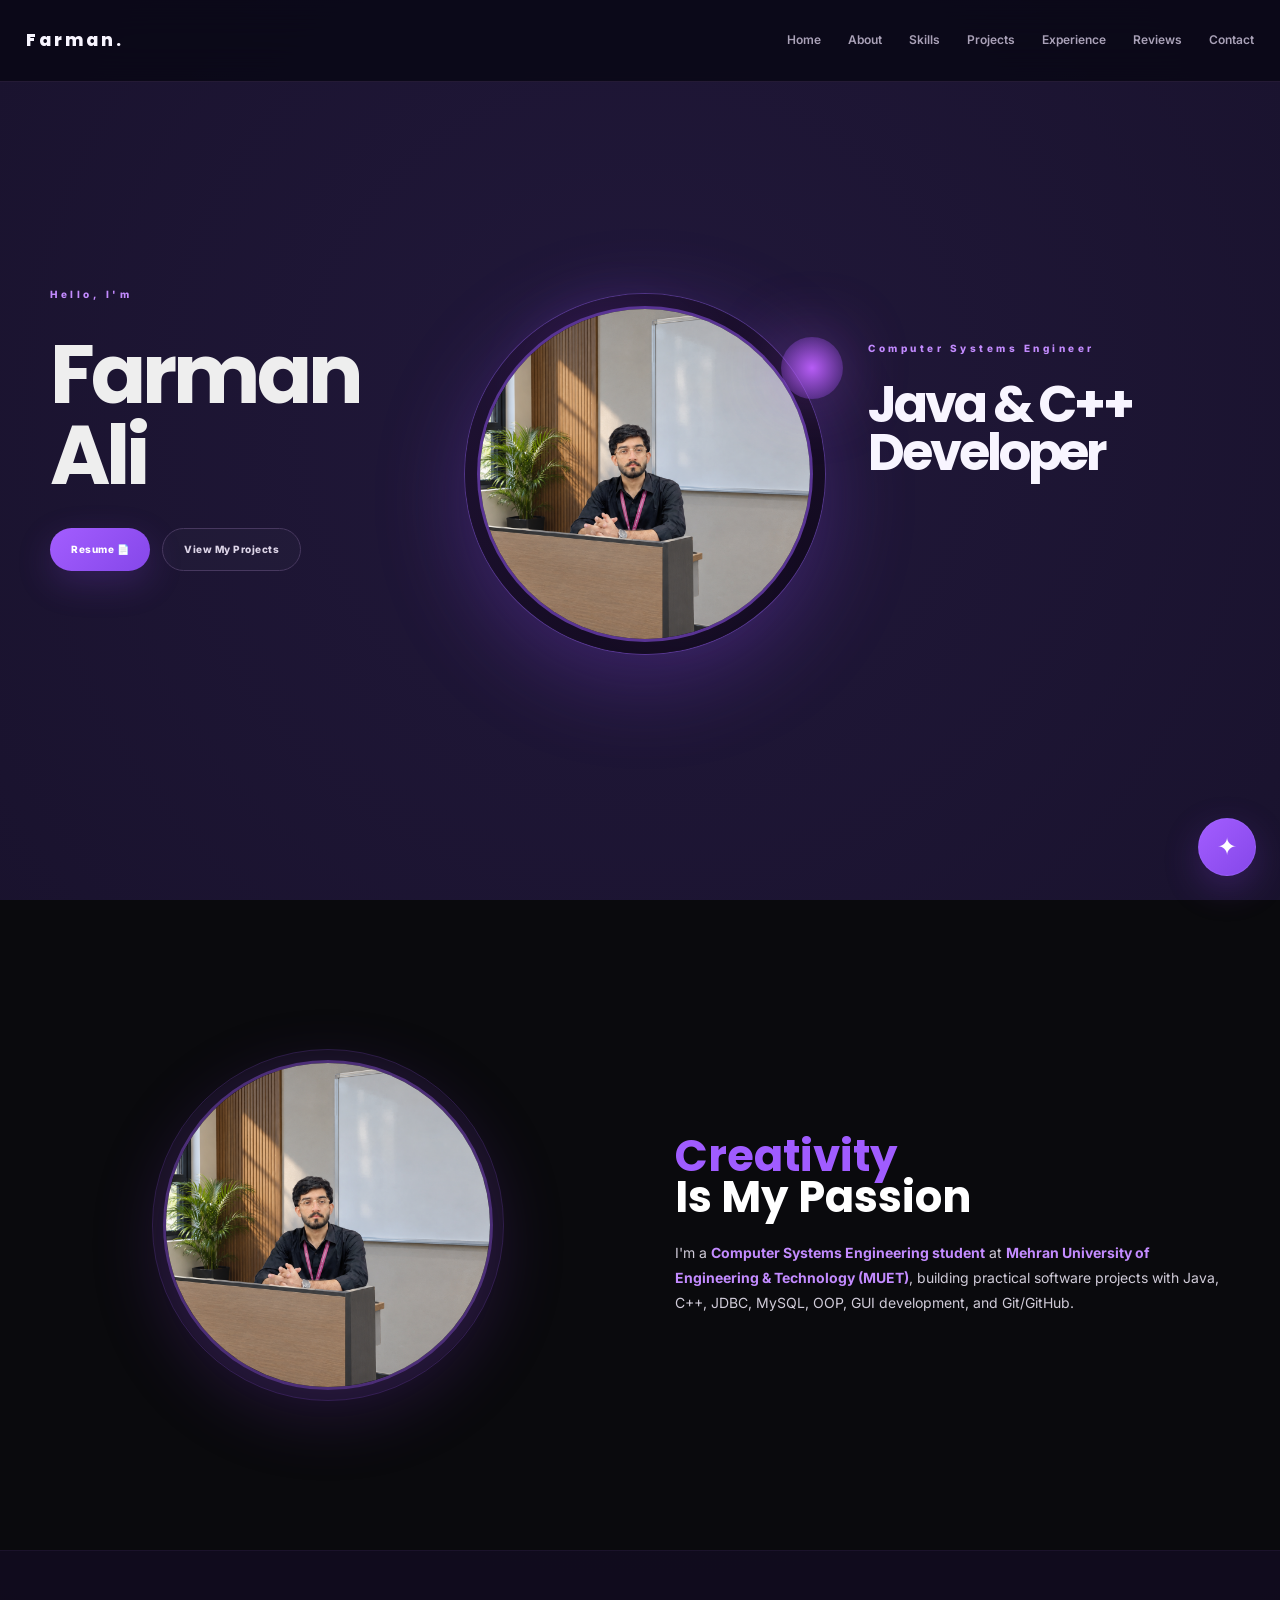
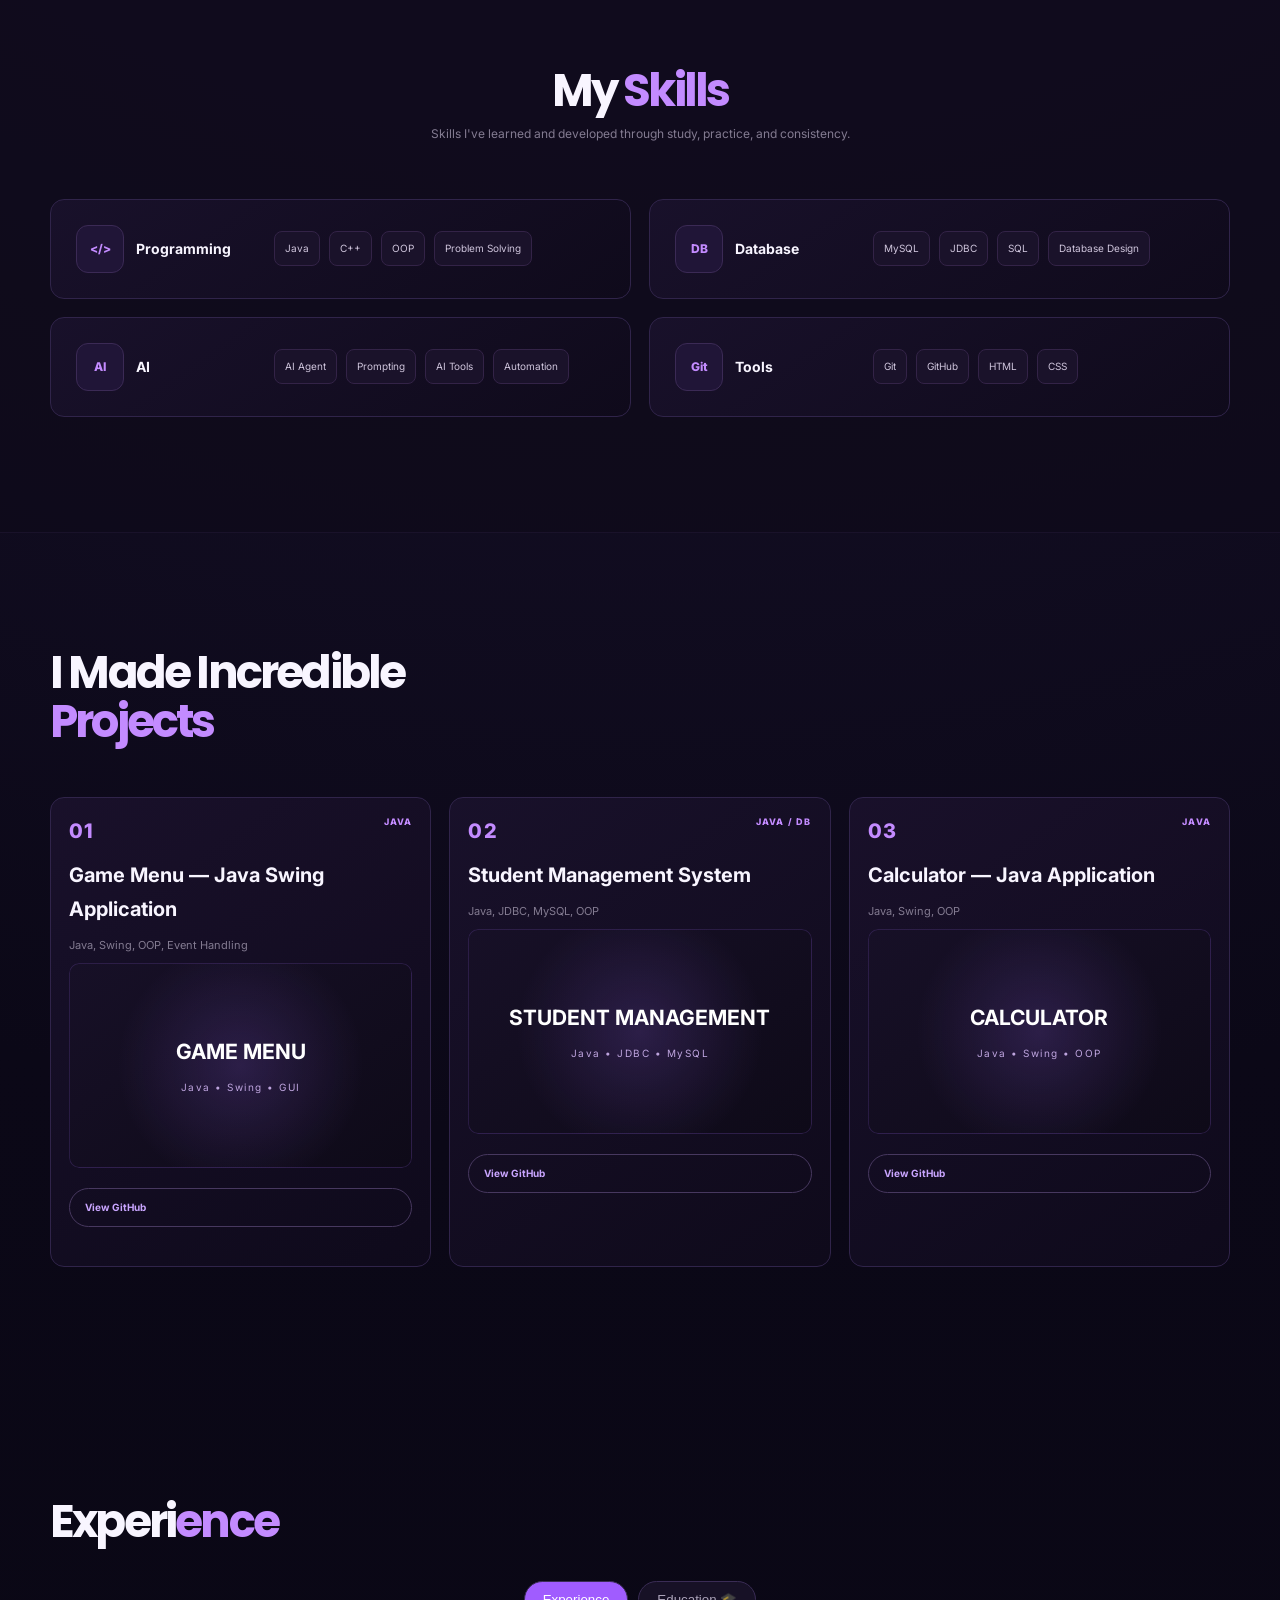
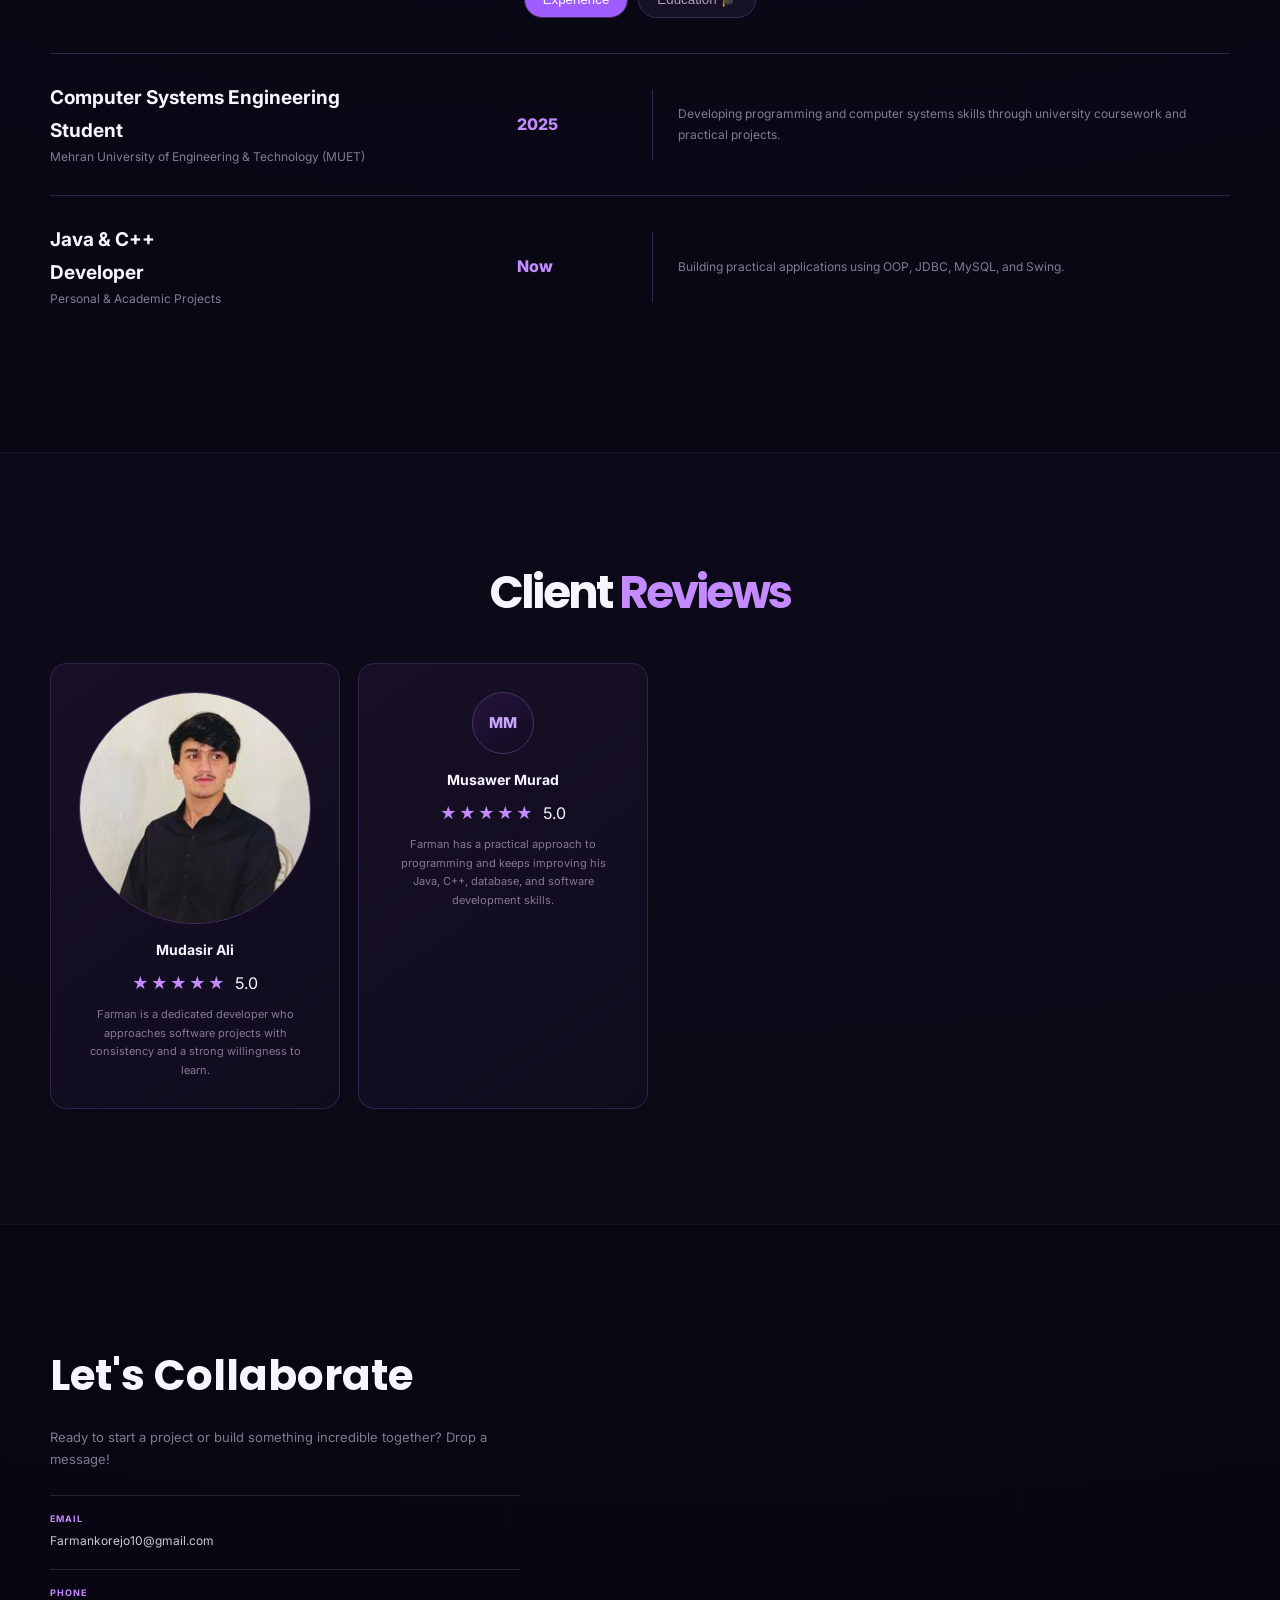
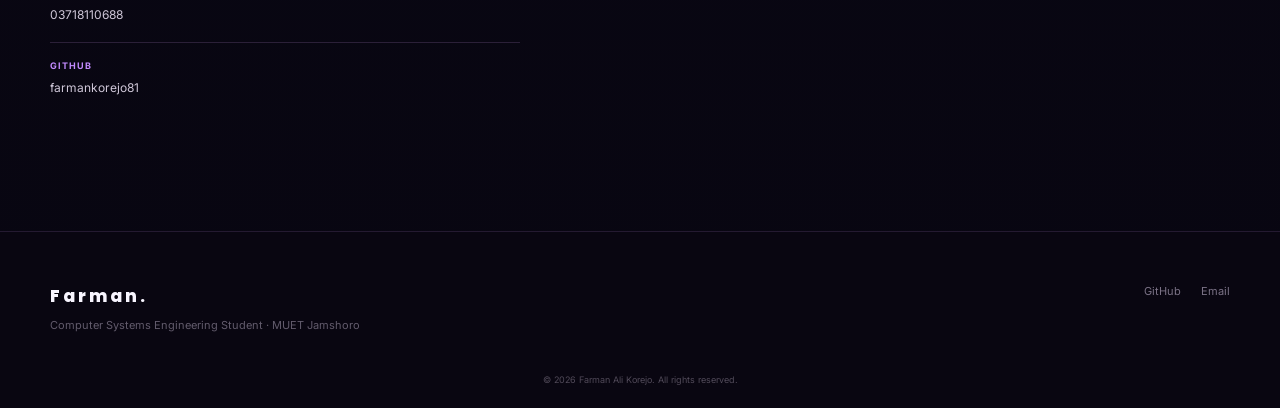
==== commit a62bd8ad: "Add Mudasir Ali photo to client review" ====
--- a/index.html
+++ b/index.html
@@ -1 +1 @@
-<!DOCTYPE html><html lang="en"><head><meta charset="UTF-8"/><meta name="viewport" content="width=device-width,initial-scale=1.0"/><meta name="description" content="Farman Ali Korejo - Computer Systems Engineering student portfolio."/><title>Farman Ali Korejo | Portfolio</title><link rel="stylesheet" href="mudasir.css"/><link rel="stylesheet" href="profile-fix.css"/><link rel="stylesheet" href="ai-agent.css"/></head><body><div class="preloader"><div class="preloader-card"><div class="preloader-badge">FK</div><div class="preloader-bar"><span></span></div></div></div><div class="cursor-dot"></div><div class="page-shell"><header class="topbar"><a class="brand" href="#hero">Farman.</a><nav class="nav-links"><a href="#hero">Home</a><a href="#about">About</a><a href="#skills">Skills</a><a href="#projects">Projects</a><a href="#experience">Experience</a><a href="#testimonials">Reviews</a><a href="#contact">Contact</a></nav></header><main><section id="hero" class="hero"><div class="hero-grid"><div class="hero-column hero-left"><p class="hero-label">Hello, I'm</p><h1 class="hero-name"><span>Farman</span><br><span>Ali</span></h1><div class="hero-actions"><a class="hero-btn hero-btn-primary" href="#contact">Resume 📄</a><a class="hero-btn hero-btn-secondary" href="#projects">View My Projects</a></div></div><div class="hero-column hero-center"><div class="hero-picture-wrap"><div class="glow-blob"></div><img class="hero-photo" src="farman.png" alt="Farman Ali Korejo portrait"><div class="hero-orb"></div></div></div><div class="hero-column hero-right"><p class="hero-label">Computer Systems Engineer</p><h2 class="hero-role-title">Java &amp; C++<br>Developer</h2></div></div></section><section id="about" class="about-section"><div class="about-grid"><div class="about-visual reveal"><img class="about-photo" src="farman.png" alt="Farman Ali Korejo portrait"></div><div class="about-content"><h2 class="about-title"><span class="about-title-line reveal">Creativity</span><span class="about-title-line reveal">Is My Passion</span></h2><p class="about-copy reveal">I'm a <strong class="accent-text">Computer Systems Engineering student</strong> at <strong class="accent-text">Mehran University of Engineering &amp; Technology (MUET)</strong>, building practical software projects with Java, C++, JDBC, MySQL, OOP, GUI development, and Git/GitHub.</p></div></div></section><section id="skills" class="skills-section"><div class="sk-header reveal"><h2 class="sk-title">My <span class="sk-accent">Skills</span></h2><p class="sk-desc">Skills I've learned and developed through study, practice, and consistency.</p></div><div class="sk-cards reveal"><div class="sk-card"><div class="sk-card-left"><div class="sk-cat-icon">&lt;/&gt;</div><span class="sk-cat-name">Programming</span></div><div class="sk-card-right"><div class="sk-tech-item">Java</div><div class="sk-tech-item">C++</div><div class="sk-tech-item">OOP</div><div class="sk-tech-item">Problem Solving</div></div></div><div class="sk-card"><div class="sk-card-left"><div class="sk-cat-icon">DB</div><span class="sk-cat-name">Database</span></div><div class="sk-card-right"><div class="sk-tech-item">MySQL</div><div class="sk-tech-item">JDBC</div><div class="sk-tech-item">SQL</div><div class="sk-tech-item">Database Design</div></div></div><div class="sk-card"><div class="sk-card-left"><div class="sk-cat-icon">AI</div><span class="sk-cat-name">AI</span></div><div class="sk-card-right"><div class="sk-tech-item">AI Agent</div><div class="sk-tech-item">Prompting</div><div class="sk-tech-item">AI Tools</div><div class="sk-tech-item">Automation</div></div></div><div class="sk-card"><div class="sk-card-left"><div class="sk-cat-icon">Git</div><span class="sk-cat-name">Tools</span></div><div class="sk-card-right"><div class="sk-tech-item">Git</div><div class="sk-tech-item">GitHub</div><div class="sk-tech-item">HTML</div><div class="sk-tech-item">CSS</div></div></div></div></section><section id="projects" class="projects-section"><div class="projects-container"><h2 class="projects-heading reveal">I Made Incredible<br><span class="projects-heading-accent">Projects</span></h2><div class="projects-grid"><div class="project-card reveal"><div class="project-card-inner"><div class="project-card-header"><span class="project-number">01</span><span>JAVA</span></div><h3 class="project-title">Game Menu — Java Swing Application</h3><p class="project-tech-list">Java, Swing, OOP, Event Handling</p><div class="project-image-wrap"><div class="project-image-placeholder"><strong>GAME MENU</strong><span>Java • Swing • GUI</span></div></div><a class="project-link-btn" href="https://github.com/farmankorejo81/GameMenu" target="_blank">View GitHub</a></div></div><div class="project-card reveal"><div class="project-card-inner"><div class="project-card-header"><span class="project-number">02</span><span>JAVA / DB</span></div><h3 class="project-title">Student Management System</h3><p class="project-tech-list">Java, JDBC, MySQL, OOP</p><div class="project-image-wrap"><div class="project-image-placeholder"><strong>STUDENT MANAGEMENT</strong><span>Java • JDBC • MySQL</span></div></div><a class="project-link-btn" href="https://github.com/farmankorejo81/Student-Management-System" target="_blank">View GitHub</a></div></div><div class="project-card reveal"><div class="project-card-inner"><div class="project-card-header"><span class="project-number">03</span><span>JAVA</span></div><h3 class="project-title">Calculator — Java Application</h3><p class="project-tech-list">Java, Swing, OOP</p><div class="project-image-wrap"><div class="project-image-placeholder"><strong>CALCULATOR</strong><span>Java • Swing • OOP</span></div></div><a class="project-link-btn" href="https://github.com/farmankorejo81/Calculator" target="_blank">View GitHub</a></div></div></div></div></section><section id="experience" class="xp-section"><div class="xp-container"><h2 class="xp-heading reveal">Experi<span class="xp-heading-accent">ence</span></h2><div class="xp-tabs reveal"><button class="xp-tab active" data-tab="experience">Experience</button><button class="xp-tab" data-tab="education">Education 🎓</button></div><div class="xp-panel" id="tab-experience"><div class="xp-row reveal"><div><h3 class="xp-title">Computer Systems Engineering<br>Student</h3><p class="xp-company">Mehran University of Engineering &amp; Technology (MUET)</p></div><div class="xp-year">2025</div><div class="xp-sep"></div><p class="xp-desc">Developing programming and computer systems skills through university coursework and practical projects.</p></div><div class="xp-row reveal"><div><h3 class="xp-title">Java &amp; C++<br>Developer</h3><p class="xp-company">Personal &amp; Academic Projects</p></div><div class="xp-year">Now</div><div class="xp-sep"></div><p class="xp-desc">Building practical applications using OOP, JDBC, MySQL, and Swing.</p></div></div><div class="xp-panel xp-panel--hidden" id="tab-education"><div class="xp-row reveal"><div><h3 class="xp-title">BS Computer Systems<br>Engineering</h3><p class="xp-company">Mehran University of Engineering &amp; Technology (MUET), Jamshoro</p></div><div class="xp-year">2025 — Present</div><div class="xp-sep"></div><p class="xp-desc">Computer Systems Engineering student, 2025 batch.</p></div></div></div></section><section id="testimonials" class="test-section"><div class="test-container"><h2 class="test-heading reveal">Client <span class="test-accent">Reviews</span></h2><div class="test-marquee"><div class="test-marquee-track"><div class="test-card"><div class="test-avatar-wrap"><div class="test-avatar test-avatar-text">MA</div></div><h4 class="test-name">Mudasir Ali</h4><div class="test-rating"><span class="test-stars">★★★★★</span><span>5.0</span></div><p class="test-text">Farman is a dedicated developer who approaches software projects with consistency and a strong willingness to learn.</p></div><div class="test-card"><div class="test-avatar-wrap"><div class="test-avatar test-avatar-text">MM</div></div><h4 class="test-name">Musawer Murad</h4><div class="test-rating"><span class="test-stars">★★★★★</span><span>5.0</span></div><p class="test-text">Farman has a practical approach to programming and keeps improving his Java, C++, database, and software development skills.</p></div></div></div></div></section><section id="contact" class="contact-section"><div class="contact-container"><div class="contact-grid"><div class="contact-col reveal"><h2 class="contact-heading">Let's <span class="contact-heading-accent">Collaborate</span></h2><p class="contact-subheading">Ready to start a project or build something incredible together? Drop a message!</p><div class="contact-info"><a href="mailto:Farmankorejo10@gmail.com"><span class="contact-label">EMAIL</span><span class="contact-value">Farmankorejo10@gmail.com</span></a><a href="tel:03718110688"><span class="contact-label">PHONE</span><span class="contact-value">03718110688</span></a><a href="https://github.com/farmankorejo81" target="_blank"><span class="contact-label">GITHUB</span><span class="contact-value">farmankorejo81</span></a></div></div></div></div></section></main><footer><div class="footer-inner container"><div><a class="brand" href="#hero">Farman.</a><p class="footer-copy">Computer Systems Engineering Student · MUET Jamshoro</p></div><div class="footer-social"><a href="https://github.com/farmankorejo81">GitHub</a><a href="mailto:Farmankorejo10@gmail.com">Email</a></div></div><div class="copyright">© 2026 Farman Ali Korejo. All rights reserved.</div></footer></div><button id="ai-agent-toggle" aria-label="Open AI Agent">✦</button><div id="ai-agent-box"><div class="ai-head"><div><strong>Farman AI Agent</strong><small>Ask about my portfolio</small></div><button id="ai-agent-close" class="ai-close">×</button></div><div id="ai-agent-messages" class="ai-msgs"><div class="ai-welcome">Hi! Ask me about Farman's skills, projects, Java, MySQL, JDBC, GitHub, or contact information.</div></div><div class="ai-input-row"><input id="ai-agent-input" class="ai-input" placeholder="Ask something..."><button id="ai-agent-send" class="ai-send">Send</button></div></div><script src="script.js"></script><script src="ai-agent.js"></script></body></html>+<!DOCTYPE html><html lang="en"><head><meta charset="UTF-8"/><meta name="viewport" content="width=device-width,initial-scale=1.0"/><meta name="description" content="Farman Ali Korejo - Computer Systems Engineering student portfolio."/><title>Farman Ali Korejo | Portfolio</title><link rel="stylesheet" href="mudasir.css"/><link rel="stylesheet" href="profile-fix.css"/><link rel="stylesheet" href="ai-agent.css"/></head><body><div class="preloader"><div class="preloader-card"><div class="preloader-badge">FK</div><div class="preloader-bar"><span></span></div></div></div><div class="cursor-dot"></div><div class="page-shell"><header class="topbar"><a class="brand" href="#hero">Farman.</a><nav class="nav-links"><a href="#hero">Home</a><a href="#about">About</a><a href="#skills">Skills</a><a href="#projects">Projects</a><a href="#experience">Experience</a><a href="#testimonials">Reviews</a><a href="#contact">Contact</a></nav></header><main><section id="hero" class="hero"><div class="hero-grid"><div class="hero-column hero-left"><p class="hero-label">Hello, I'm</p><h1 class="hero-name"><span>Farman</span><br><span>Ali</span></h1><div class="hero-actions"><a class="hero-btn hero-btn-primary" href="#contact">Resume 📄</a><a class="hero-btn hero-btn-secondary" href="#projects">View My Projects</a></div></div><div class="hero-column hero-center"><div class="hero-picture-wrap"><div class="glow-blob"></div><img class="hero-photo" src="farman.png" alt="Farman Ali Korejo portrait"><div class="hero-orb"></div></div></div><div class="hero-column hero-right"><p class="hero-label">Computer Systems Engineer</p><h2 class="hero-role-title">Java &amp; C++<br>Developer</h2></div></div></section><section id="about" class="about-section"><div class="about-grid"><div class="about-visual reveal"><img class="about-photo" src="farman.png" alt="Farman Ali Korejo portrait"></div><div class="about-content"><h2 class="about-title"><span class="about-title-line reveal">Creativity</span><span class="about-title-line reveal">Is My Passion</span></h2><p class="about-copy reveal">I'm a <strong class="accent-text">Computer Systems Engineering student</strong> at <strong class="accent-text">Mehran University of Engineering &amp; Technology (MUET)</strong>, building practical software projects with Java, C++, JDBC, MySQL, OOP, GUI development, and Git/GitHub.</p></div></div></section><section id="skills" class="skills-section"><div class="sk-header reveal"><h2 class="sk-title">My <span class="sk-accent">Skills</span></h2><p class="sk-desc">Skills I've learned and developed through study, practice, and consistency.</p></div><div class="sk-cards reveal"><div class="sk-card"><div class="sk-card-left"><div class="sk-cat-icon">&lt;/&gt;</div><span class="sk-cat-name">Programming</span></div><div class="sk-card-right"><div class="sk-tech-item">Java</div><div class="sk-tech-item">C++</div><div class="sk-tech-item">OOP</div><div class="sk-tech-item">Problem Solving</div></div></div><div class="sk-card"><div class="sk-card-left"><div class="sk-cat-icon">DB</div><span class="sk-cat-name">Database</span></div><div class="sk-card-right"><div class="sk-tech-item">MySQL</div><div class="sk-tech-item">JDBC</div><div class="sk-tech-item">SQL</div><div class="sk-tech-item">Database Design</div></div></div><div class="sk-card"><div class="sk-card-left"><div class="sk-cat-icon">AI</div><span class="sk-cat-name">AI</span></div><div class="sk-card-right"><div class="sk-tech-item">AI Agent</div><div class="sk-tech-item">Prompting</div><div class="sk-tech-item">AI Tools</div><div class="sk-tech-item">Automation</div></div></div><div class="sk-card"><div class="sk-card-left"><div class="sk-cat-icon">Git</div><span class="sk-cat-name">Tools</span></div><div class="sk-card-right"><div class="sk-tech-item">Git</div><div class="sk-tech-item">GitHub</div><div class="sk-tech-item">HTML</div><div class="sk-tech-item">CSS</div></div></div></div></section><section id="projects" class="projects-section"><div class="projects-container"><h2 class="projects-heading reveal">I Made Incredible<br><span class="projects-heading-accent">Projects</span></h2><div class="projects-grid"><div class="project-card reveal"><div class="project-card-inner"><div class="project-card-header"><span class="project-number">01</span><span>JAVA</span></div><h3 class="project-title">Game Menu — Java Swing Application</h3><p class="project-tech-list">Java, Swing, OOP, Event Handling</p><div class="project-image-wrap"><div class="project-image-placeholder"><strong>GAME MENU</strong><span>Java • Swing • GUI</span></div></div><a class="project-link-btn" href="https://github.com/farmankorejo81/GameMenu" target="_blank">View GitHub</a></div></div><div class="project-card reveal"><div class="project-card-inner"><div class="project-card-header"><span class="project-number">02</span><span>JAVA / DB</span></div><h3 class="project-title">Student Management System</h3><p class="project-tech-list">Java, JDBC, MySQL, OOP</p><div class="project-image-wrap"><div class="project-image-placeholder"><strong>STUDENT MANAGEMENT</strong><span>Java • JDBC • MySQL</span></div></div><a class="project-link-btn" href="https://github.com/farmankorejo81/Student-Management-System" target="_blank">View GitHub</a></div></div><div class="project-card reveal"><div class="project-card-inner"><div class="project-card-header"><span class="project-number">03</span><span>JAVA</span></div><h3 class="project-title">Calculator — Java Application</h3><p class="project-tech-list">Java, Swing, OOP</p><div class="project-image-wrap"><div class="project-image-placeholder"><strong>CALCULATOR</strong><span>Java • Swing • OOP</span></div></div><a class="project-link-btn" href="https://github.com/farmankorejo81/Calculator" target="_blank">View GitHub</a></div></div></div></div></section><section id="experience" class="xp-section"><div class="xp-container"><h2 class="xp-heading reveal">Experi<span class="xp-heading-accent">ence</span></h2><div class="xp-tabs reveal"><button class="xp-tab active" data-tab="experience">Experience</button><button class="xp-tab" data-tab="education">Education 🎓</button></div><div class="xp-panel" id="tab-experience"><div class="xp-row reveal"><div><h3 class="xp-title">Computer Systems Engineering<br>Student</h3><p class="xp-company">Mehran University of Engineering &amp; Technology (MUET)</p></div><div class="xp-year">2025</div><div class="xp-sep"></div><p class="xp-desc">Developing programming and computer systems skills through university coursework and practical projects.</p></div><div class="xp-row reveal"><div><h3 class="xp-title">Java &amp; C++<br>Developer</h3><p class="xp-company">Personal &amp; Academic Projects</p></div><div class="xp-year">Now</div><div class="xp-sep"></div><p class="xp-desc">Building practical applications using OOP, JDBC, MySQL, and Swing.</p></div></div><div class="xp-panel xp-panel--hidden" id="tab-education"><div class="xp-row reveal"><div><h3 class="xp-title">BS Computer Systems<br>Engineering</h3><p class="xp-company">Mehran University of Engineering &amp; Technology (MUET), Jamshoro</p></div><div class="xp-year">2025 — Present</div><div class="xp-sep"></div><p class="xp-desc">Computer Systems Engineering student, 2025 batch.</p></div></div></div></section><section id="testimonials" class="test-section"><div class="test-container"><h2 class="test-heading reveal">Client <span class="test-accent">Reviews</span></h2><div class="test-marquee"><div class="test-marquee-track"><div class="test-card"><div class="test-avatar-wrap"><img class="test-avatar test-avatar-img" src="[data-uri]" alt="Mudasir Ali" style="width:100%;height:100%;object-fit:cover;border-radius:50%;display:block;"></div><h4 class="test-name">Mudasir Ali</h4><div class="test-rating"><span class="test-stars">★★★★★</span><span>5.0</span></div><p class="test-text">Farman is a dedicated developer who approaches software projects with consistency and a strong willingness to learn.</p></div><div class="test-card"><div class="test-avatar-wrap"><div class="test-avatar test-avatar-text">MM</div></div><h4 class="test-name">Musawer Murad</h4><div class="test-rating"><span class="test-stars">★★★★★</span><span>5.0</span></div><p class="test-text">Farman has a practical approach to programming and keeps improving his Java, C++, database, and software development skills.</p></div></div></div></div></section><section id="contact" class="contact-section"><div class="contact-container"><div class="contact-grid"><div class="contact-col reveal"><h2 class="contact-heading">Let's <span class="contact-heading-accent">Collaborate</span></h2><p class="contact-subheading">Ready to start a project or build something incredible together? Drop a message!</p><div class="contact-info"><a href="mailto:Farmankorejo10@gmail.com"><span class="contact-label">EMAIL</span><span class="contact-value">Farmankorejo10@gmail.com</span></a><a href="tel:03718110688"><span class="contact-label">PHONE</span><span class="contact-value">03718110688</span></a><a href="https://github.com/farmankorejo81" target="_blank"><span class="contact-label">GITHUB</span><span class="contact-value">farmankorejo81</span></a></div></div></div></div></section></main><footer><div class="footer-inner container"><div><a class="brand" href="#hero">Farman.</a><p class="footer-copy">Computer Systems Engineering Student · MUET Jamshoro</p></div><div class="footer-social"><a href="https://github.com/farmankorejo81">GitHub</a><a href="mailto:Farmankorejo10@gmail.com">Email</a></div></div><div class="copyright">© 2026 Farman Ali Korejo. All rights reserved.</div></footer></div><button id="ai-agent-toggle" aria-label="Open AI Agent">✦</button><div id="ai-agent-box"><div class="ai-head"><div><strong>Farman AI Agent</strong><small>Ask about my portfolio</small></div><button id="ai-agent-close" class="ai-close">×</button></div><div id="ai-agent-messages" class="ai-msgs"><div class="ai-welcome">Hi! Ask me about Farman's skills, projects, Java, MySQL, JDBC, GitHub, or contact information.</div></div><div class="ai-input-row"><input id="ai-agent-input" class="ai-input" placeholder="Ask something..."><button id="ai-agent-send" class="ai-send">Send</button></div></div><script src="script.js"></script><script src="ai-agent.js"></script></body></html>
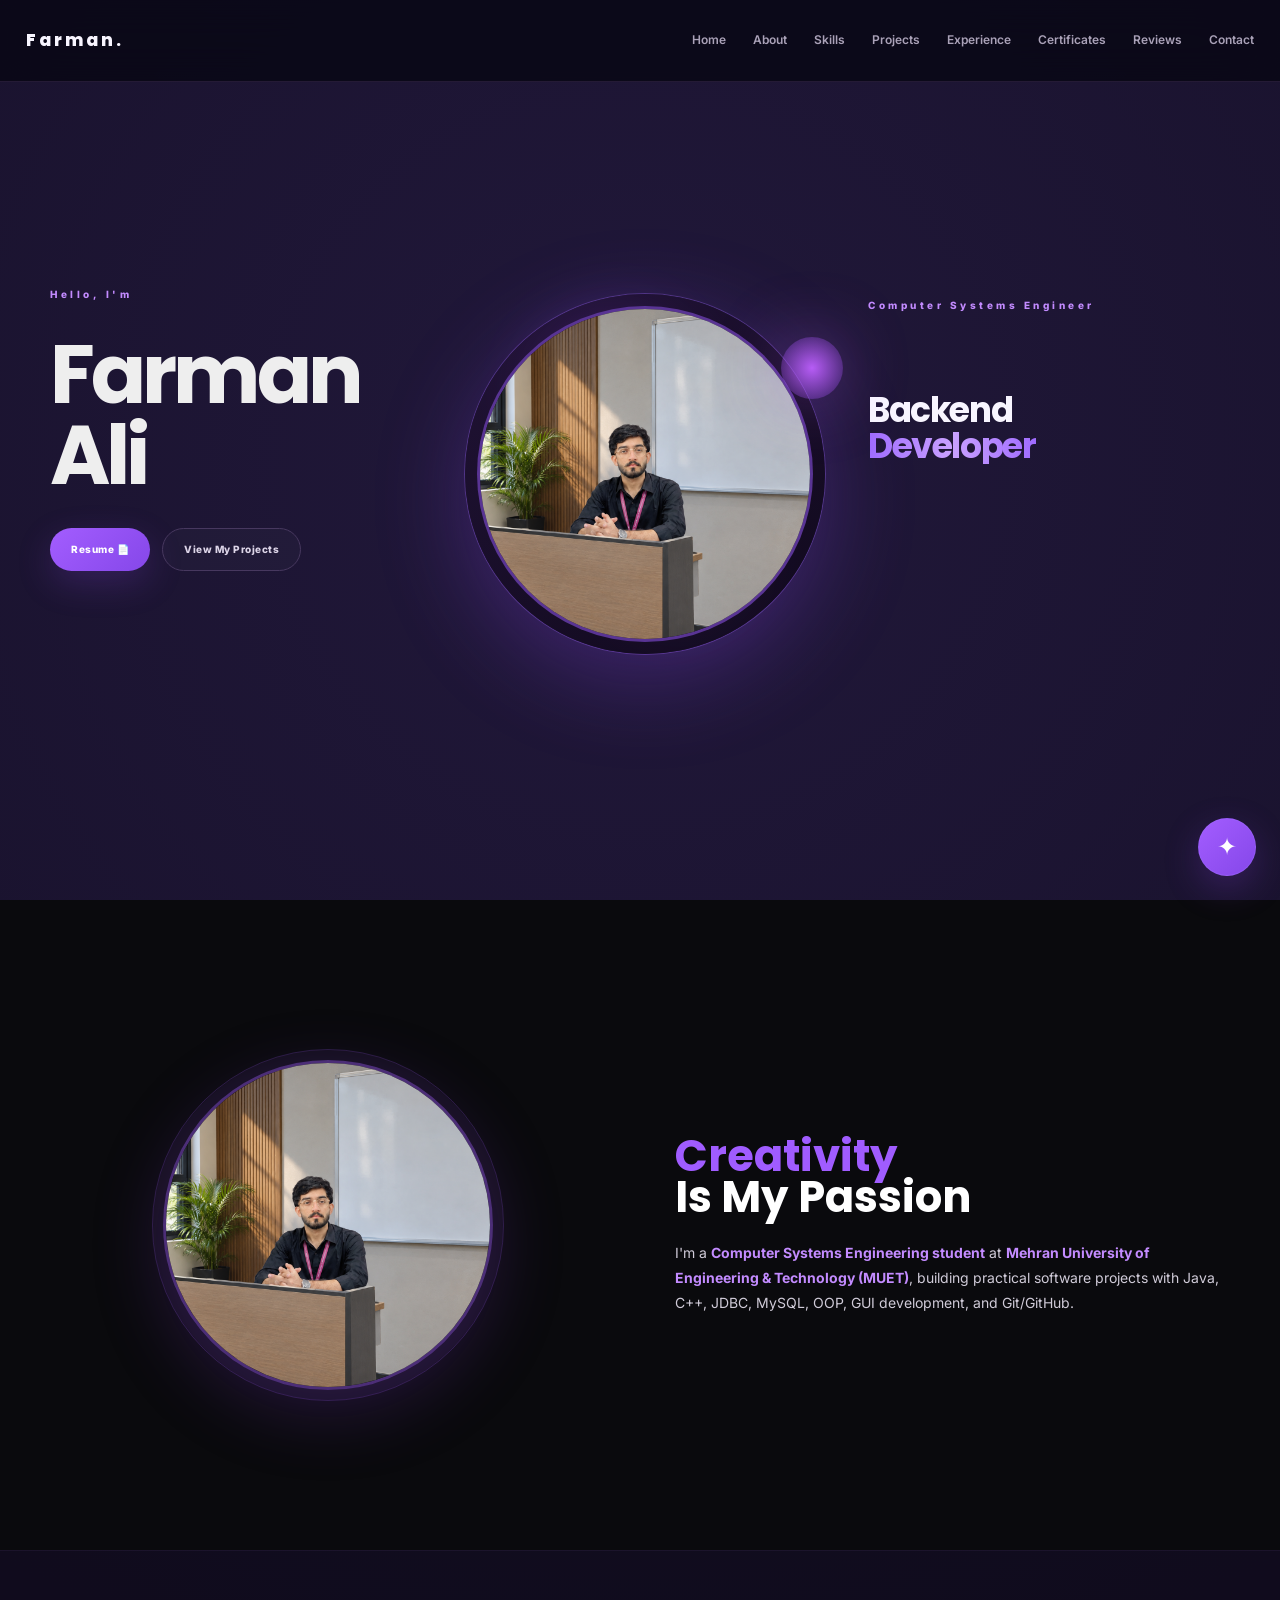
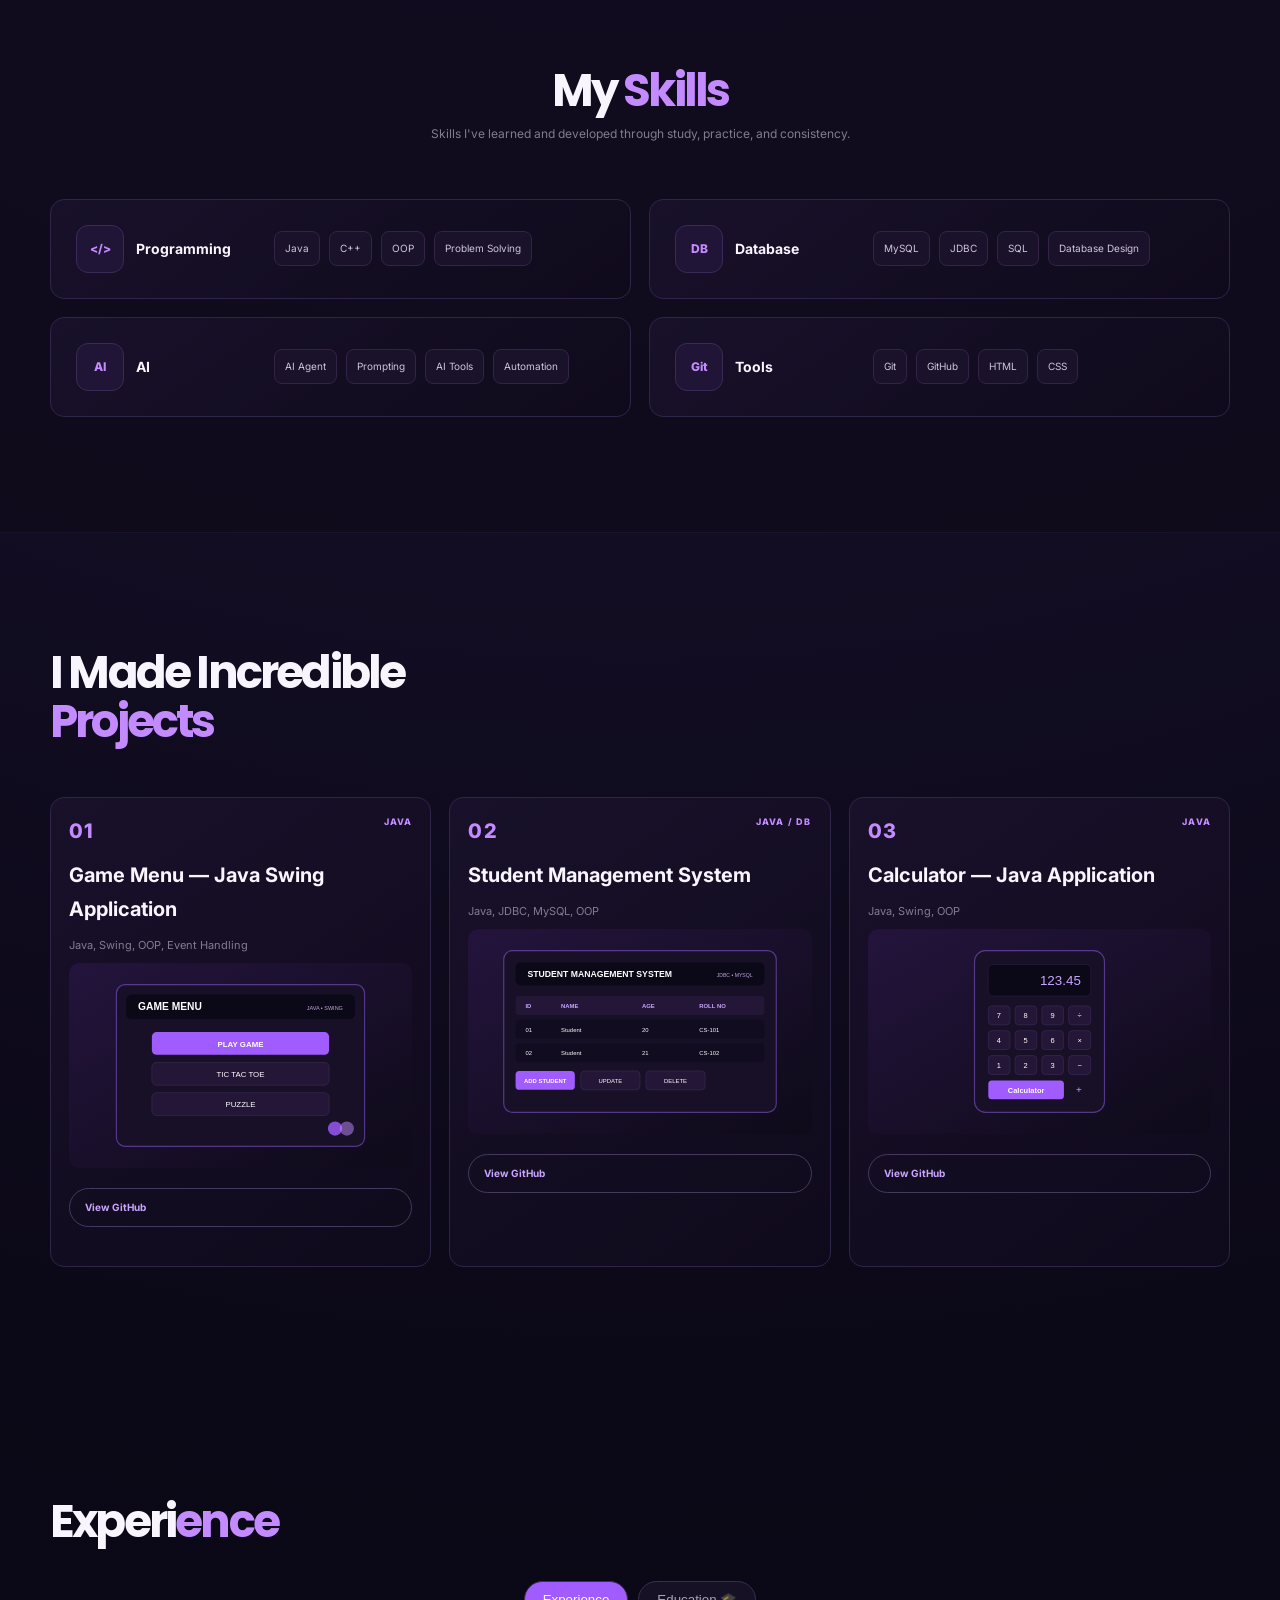
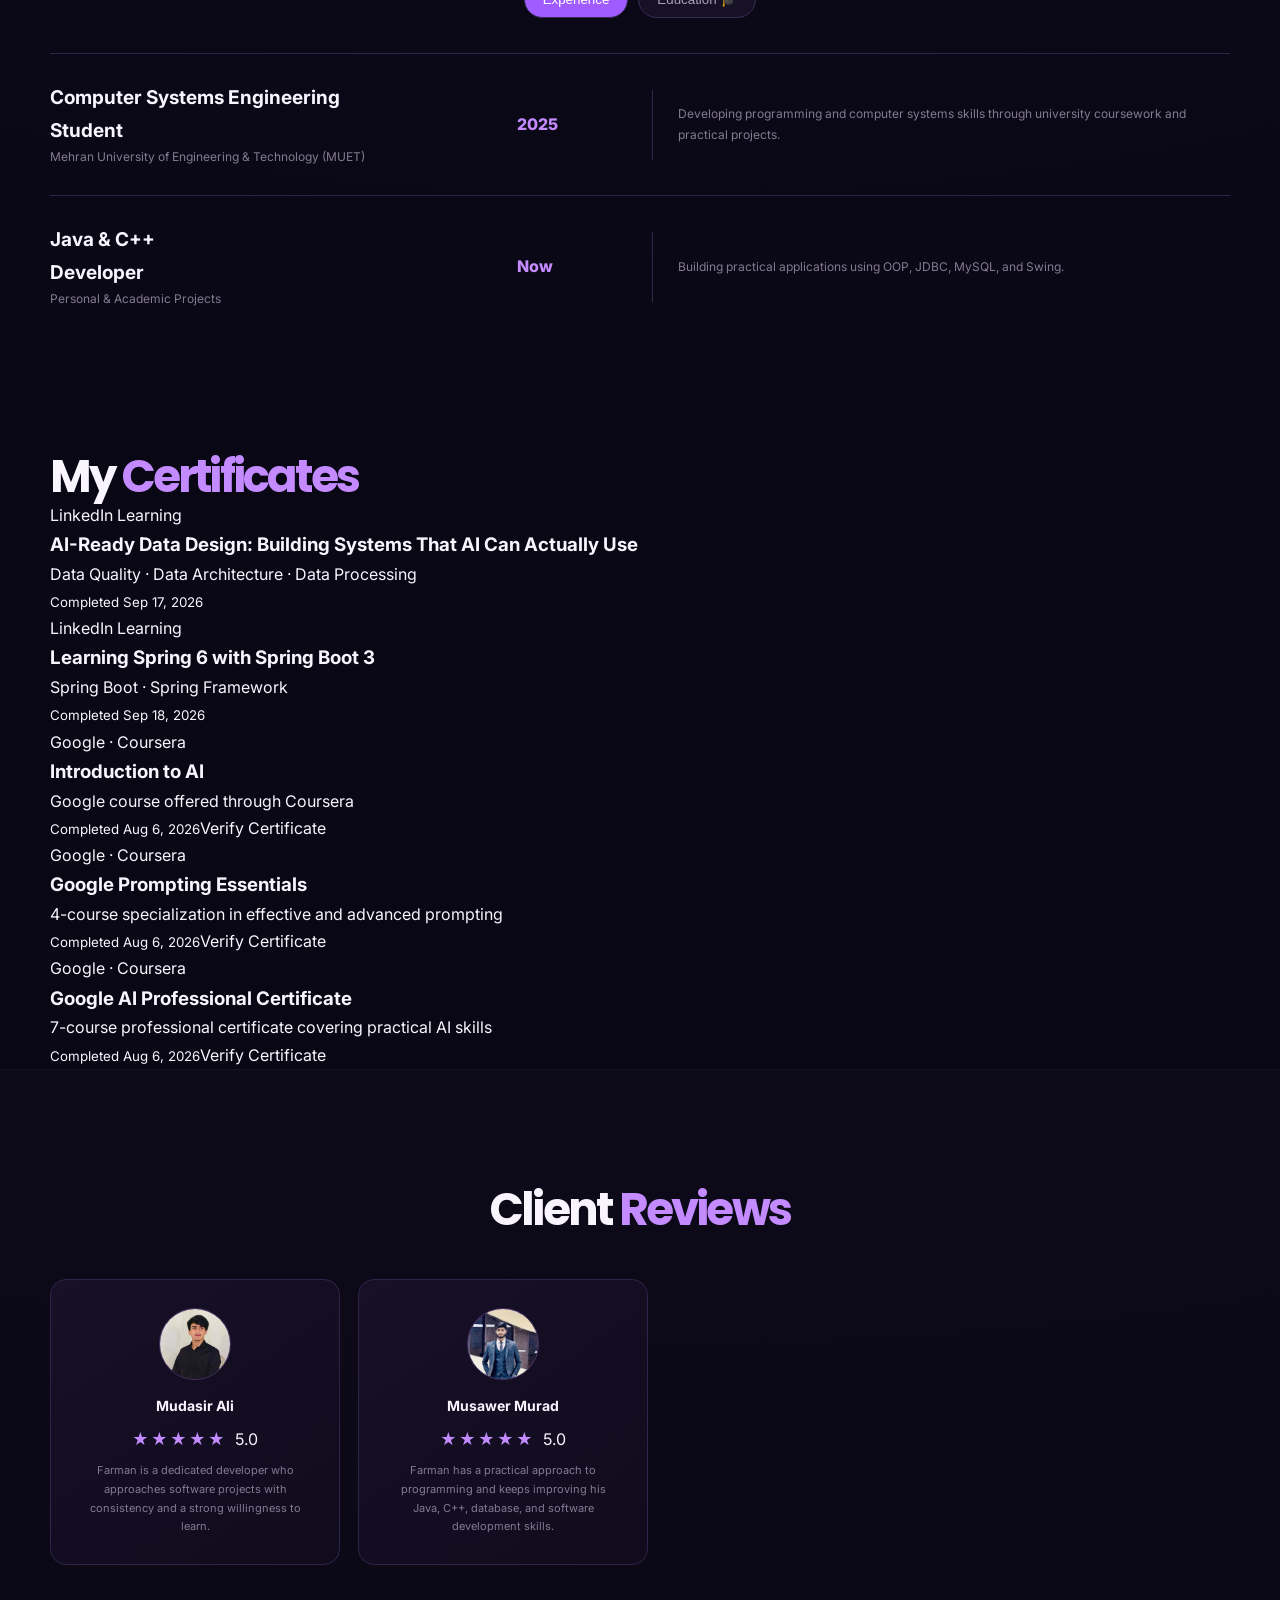
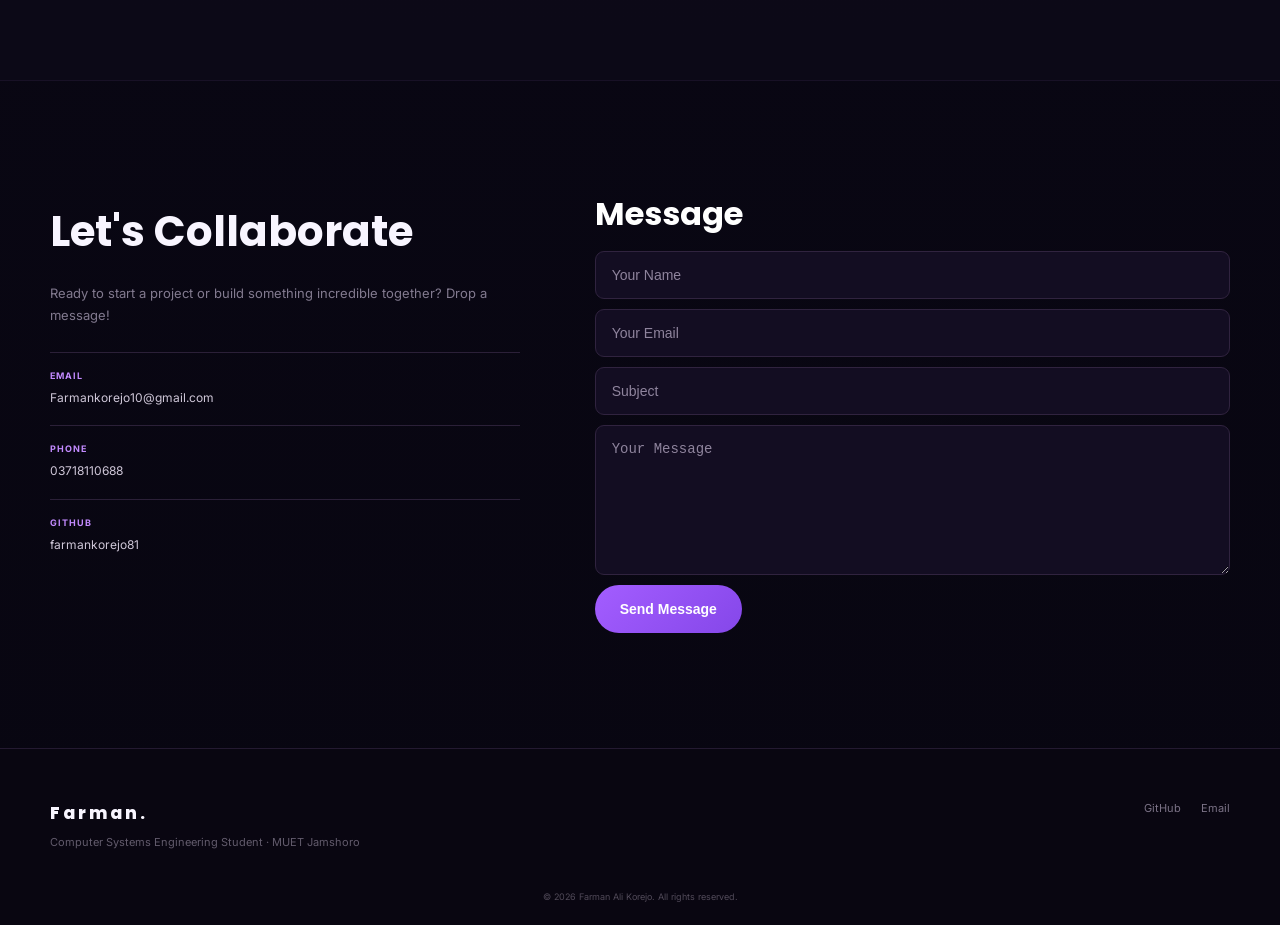
==== commit a30f5674: "Add certificates section to portfolio" ====
--- a/index.html
+++ b/index.html
@@ -1 +1,7 @@
-<!DOCTYPE html><html lang="en"><head><meta charset="UTF-8"/><meta name="viewport" content="width=device-width,initial-scale=1.0"/><meta name="description" content="Farman Ali Korejo - Computer Systems Engineering student portfolio."/><title>Farman Ali Korejo | Portfolio</title><link rel="stylesheet" href="mudasir.css"/><link rel="stylesheet" href="profile-fix.css"/><link rel="stylesheet" href="ai-agent.css"/></head><body><div class="preloader"><div class="preloader-card"><div class="preloader-badge">FK</div><div class="preloader-bar"><span></span></div></div></div><div class="cursor-dot"></div><div class="page-shell"><header class="topbar"><a class="brand" href="#hero">Farman.</a><nav class="nav-links"><a href="#hero">Home</a><a href="#about">About</a><a href="#skills">Skills</a><a href="#projects">Projects</a><a href="#experience">Experience</a><a href="#testimonials">Reviews</a><a href="#contact">Contact</a></nav></header><main><section id="hero" class="hero"><div class="hero-grid"><div class="hero-column hero-left"><p class="hero-label">Hello, I'm</p><h1 class="hero-name"><span>Farman</span><br><span>Ali</span></h1><div class="hero-actions"><a class="hero-btn hero-btn-primary" href="#contact">Resume 📄</a><a class="hero-btn hero-btn-secondary" href="#projects">View My Projects</a></div></div><div class="hero-column hero-center"><div class="hero-picture-wrap"><div class="glow-blob"></div><img class="hero-photo" src="farman.png" alt="Farman Ali Korejo portrait"><div class="hero-orb"></div></div></div><div class="hero-column hero-right"><p class="hero-label">Computer Systems Engineer</p><h2 class="hero-role-title">Java &amp; C++<br>Developer</h2></div></div></section><section id="about" class="about-section"><div class="about-grid"><div class="about-visual reveal"><img class="about-photo" src="farman.png" alt="Farman Ali Korejo portrait"></div><div class="about-content"><h2 class="about-title"><span class="about-title-line reveal">Creativity</span><span class="about-title-line reveal">Is My Passion</span></h2><p class="about-copy reveal">I'm a <strong class="accent-text">Computer Systems Engineering student</strong> at <strong class="accent-text">Mehran University of Engineering &amp; Technology (MUET)</strong>, building practical software projects with Java, C++, JDBC, MySQL, OOP, GUI development, and Git/GitHub.</p></div></div></section><section id="skills" class="skills-section"><div class="sk-header reveal"><h2 class="sk-title">My <span class="sk-accent">Skills</span></h2><p class="sk-desc">Skills I've learned and developed through study, practice, and consistency.</p></div><div class="sk-cards reveal"><div class="sk-card"><div class="sk-card-left"><div class="sk-cat-icon">&lt;/&gt;</div><span class="sk-cat-name">Programming</span></div><div class="sk-card-right"><div class="sk-tech-item">Java</div><div class="sk-tech-item">C++</div><div class="sk-tech-item">OOP</div><div class="sk-tech-item">Problem Solving</div></div></div><div class="sk-card"><div class="sk-card-left"><div class="sk-cat-icon">DB</div><span class="sk-cat-name">Database</span></div><div class="sk-card-right"><div class="sk-tech-item">MySQL</div><div class="sk-tech-item">JDBC</div><div class="sk-tech-item">SQL</div><div class="sk-tech-item">Database Design</div></div></div><div class="sk-card"><div class="sk-card-left"><div class="sk-cat-icon">AI</div><span class="sk-cat-name">AI</span></div><div class="sk-card-right"><div class="sk-tech-item">AI Agent</div><div class="sk-tech-item">Prompting</div><div class="sk-tech-item">AI Tools</div><div class="sk-tech-item">Automation</div></div></div><div class="sk-card"><div class="sk-card-left"><div class="sk-cat-icon">Git</div><span class="sk-cat-name">Tools</span></div><div class="sk-card-right"><div class="sk-tech-item">Git</div><div class="sk-tech-item">GitHub</div><div class="sk-tech-item">HTML</div><div class="sk-tech-item">CSS</div></div></div></div></section><section id="projects" class="projects-section"><div class="projects-container"><h2 class="projects-heading reveal">I Made Incredible<br><span class="projects-heading-accent">Projects</span></h2><div class="projects-grid"><div class="project-card reveal"><div class="project-card-inner"><div class="project-card-header"><span class="project-number">01</span><span>JAVA</span></div><h3 class="project-title">Game Menu — Java Swing Application</h3><p class="project-tech-list">Java, Swing, OOP, Event Handling</p><div class="project-image-wrap"><div class="project-image-placeholder"><strong>GAME MENU</strong><span>Java • Swing • GUI</span></div></div><a class="project-link-btn" href="https://github.com/farmankorejo81/GameMenu" target="_blank">View GitHub</a></div></div><div class="project-card reveal"><div class="project-card-inner"><div class="project-card-header"><span class="project-number">02</span><span>JAVA / DB</span></div><h3 class="project-title">Student Management System</h3><p class="project-tech-list">Java, JDBC, MySQL, OOP</p><div class="project-image-wrap"><div class="project-image-placeholder"><strong>STUDENT MANAGEMENT</strong><span>Java • JDBC • MySQL</span></div></div><a class="project-link-btn" href="https://github.com/farmankorejo81/Student-Management-System" target="_blank">View GitHub</a></div></div><div class="project-card reveal"><div class="project-card-inner"><div class="project-card-header"><span class="project-number">03</span><span>JAVA</span></div><h3 class="project-title">Calculator — Java Application</h3><p class="project-tech-list">Java, Swing, OOP</p><div class="project-image-wrap"><div class="project-image-placeholder"><strong>CALCULATOR</strong><span>Java • Swing • OOP</span></div></div><a class="project-link-btn" href="https://github.com/farmankorejo81/Calculator" target="_blank">View GitHub</a></div></div></div></div></section><section id="experience" class="xp-section"><div class="xp-container"><h2 class="xp-heading reveal">Experi<span class="xp-heading-accent">ence</span></h2><div class="xp-tabs reveal"><button class="xp-tab active" data-tab="experience">Experience</button><button class="xp-tab" data-tab="education">Education 🎓</button></div><div class="xp-panel" id="tab-experience"><div class="xp-row reveal"><div><h3 class="xp-title">Computer Systems Engineering<br>Student</h3><p class="xp-company">Mehran University of Engineering &amp; Technology (MUET)</p></div><div class="xp-year">2025</div><div class="xp-sep"></div><p class="xp-desc">Developing programming and computer systems skills through university coursework and practical projects.</p></div><div class="xp-row reveal"><div><h3 class="xp-title">Java &amp; C++<br>Developer</h3><p class="xp-company">Personal &amp; Academic Projects</p></div><div class="xp-year">Now</div><div class="xp-sep"></div><p class="xp-desc">Building practical applications using OOP, JDBC, MySQL, and Swing.</p></div></div><div class="xp-panel xp-panel--hidden" id="tab-education"><div class="xp-row reveal"><div><h3 class="xp-title">BS Computer Systems<br>Engineering</h3><p class="xp-company">Mehran University of Engineering &amp; Technology (MUET), Jamshoro</p></div><div class="xp-year">2025 — Present</div><div class="xp-sep"></div><p class="xp-desc">Computer Systems Engineering student, 2025 batch.</p></div></div></div></section><section id="testimonials" class="test-section"><div class="test-container"><h2 class="test-heading reveal">Client <span class="test-accent">Reviews</span></h2><div class="test-marquee"><div class="test-marquee-track"><div class="test-card"><div class="test-avatar-wrap"><img class="test-avatar test-avatar-img" src="[data-uri]" alt="Mudasir Ali" style="width:100%;height:100%;object-fit:cover;border-radius:50%;display:block;"></div><h4 class="test-name">Mudasir Ali</h4><div class="test-rating"><span class="test-stars">★★★★★</span><span>5.0</span></div><p class="test-text">Farman is a dedicated developer who approaches software projects with consistency and a strong willingness to learn.</p></div><div class="test-card"><div class="test-avatar-wrap"><div class="test-avatar test-avatar-text">MM</div></div><h4 class="test-name">Musawer Murad</h4><div class="test-rating"><span class="test-stars">★★★★★</span><span>5.0</span></div><p class="test-text">Farman has a practical approach to programming and keeps improving his Java, C++, database, and software development skills.</p></div></div></div></div></section><section id="contact" class="contact-section"><div class="contact-container"><div class="contact-grid"><div class="contact-col reveal"><h2 class="contact-heading">Let's <span class="contact-heading-accent">Collaborate</span></h2><p class="contact-subheading">Ready to start a project or build something incredible together? Drop a message!</p><div class="contact-info"><a href="mailto:Farmankorejo10@gmail.com"><span class="contact-label">EMAIL</span><span class="contact-value">Farmankorejo10@gmail.com</span></a><a href="tel:03718110688"><span class="contact-label">PHONE</span><span class="contact-value">03718110688</span></a><a href="https://github.com/farmankorejo81" target="_blank"><span class="contact-label">GITHUB</span><span class="contact-value">farmankorejo81</span></a></div></div></div></div></section></main><footer><div class="footer-inner container"><div><a class="brand" href="#hero">Farman.</a><p class="footer-copy">Computer Systems Engineering Student · MUET Jamshoro</p></div><div class="footer-social"><a href="https://github.com/farmankorejo81">GitHub</a><a href="mailto:Farmankorejo10@gmail.com">Email</a></div></div><div class="copyright">© 2026 Farman Ali Korejo. All rights reserved.</div></footer></div><button id="ai-agent-toggle" aria-label="Open AI Agent">✦</button><div id="ai-agent-box"><div class="ai-head"><div><strong>Farman AI Agent</strong><small>Ask about my portfolio</small></div><button id="ai-agent-close" class="ai-close">×</button></div><div id="ai-agent-messages" class="ai-msgs"><div class="ai-welcome">Hi! Ask me about Farman's skills, projects, Java, MySQL, JDBC, GitHub, or contact information.</div></div><div class="ai-input-row"><input id="ai-agent-input" class="ai-input" placeholder="Ask something..."><button id="ai-agent-send" class="ai-send">Send</button></div></div><script src="script.js"></script><script src="ai-agent.js"></script></body></html>+<!DOCTYPE html><html lang="en"><head><meta charset="UTF-8"/><meta name="viewport" content="width=device-width,initial-scale=1.0"/><meta name="description" content="Farman Ali Korejo - Computer Systems Engineering student portfolio."/><title>Farman Ali Korejo | Portfolio</title><link rel="stylesheet" href="mudasir.css"/><link rel="stylesheet" href="profile-fix.css"/><link rel="stylesheet" href="ai-agent.css"/></head><body><div class="preloader"><div class="preloader-card"><div class="preloader-badge">FK</div><div class="preloader-bar"><span></span></div></div></div><div class="cursor-dot"></div><div class="page-shell"><header class="topbar"><a class="brand" href="#hero">Farman.</a><nav class="nav-links"><a href="#hero">Home</a><a href="#about">About</a><a href="#skills">Skills</a><a href="#projects">Projects</a><a href="#experience">Experience</a><a href="#certificates">Certificates</a><a href="#testimonials">Reviews</a><a href="#contact">Contact</a></nav></header><main><section id="hero" class="hero"><div class="hero-grid"><div class="hero-column hero-left"><p class="hero-label">Hello, I'm</p><h1 class="hero-name"><span>Farman</span><br><span>Ali</span></h1><div class="hero-actions"><a class="hero-btn hero-btn-primary" href="#contact">Resume 📄</a><a class="hero-btn hero-btn-secondary" href="#projects">View My Projects</a></div></div><div class="hero-column hero-center"><div class="hero-picture-wrap"><div class="glow-blob"></div><img class="hero-photo" src="farman.png" alt="Farman Ali Korejo portrait"><div class="hero-orb"></div></div></div><div class="hero-column hero-right"><p class="hero-label">Computer Systems Engineer</p><h2 class="hero-role-title">Java &amp; C++<br>Developer</h2></div></div></section><section id="about" class="about-section"><div class="about-grid"><div class="about-visual reveal"><img class="about-photo" src="farman.png" alt="Farman Ali Korejo portrait"></div><div class="about-content"><h2 class="about-title"><span class="about-title-line reveal">Creativity</span><span class="about-title-line reveal">Is My Passion</span></h2><p class="about-copy reveal">I'm a <strong class="accent-text">Computer Systems Engineering student</strong> at <strong class="accent-text">Mehran University of Engineering &amp; Technology (MUET)</strong>, building practical software projects with Java, C++, JDBC, MySQL, OOP, GUI development, and Git/GitHub.</p></div></div></section><section id="skills" class="skills-section"><div class="sk-header reveal"><h2 class="sk-title">My <span class="sk-accent">Skills</span></h2><p class="sk-desc">Skills I've learned and developed through study, practice, and consistency.</p></div><div class="sk-cards reveal"><div class="sk-card"><div class="sk-card-left"><div class="sk-cat-icon">&lt;/&gt;</div><span class="sk-cat-name">Programming</span></div><div class="sk-card-right"><div class="sk-tech-item">Java</div><div class="sk-tech-item">C++</div><div class="sk-tech-item">OOP</div><div class="sk-tech-item">Problem Solving</div></div></div><div class="sk-card"><div class="sk-card-left"><div class="sk-cat-icon">DB</div><span class="sk-cat-name">Database</span></div><div class="sk-card-right"><div class="sk-tech-item">MySQL</div><div class="sk-tech-item">JDBC</div><div class="sk-tech-item">SQL</div><div class="sk-tech-item">Database Design</div></div></div><div class="sk-card"><div class="sk-card-left"><div class="sk-cat-icon">AI</div><span class="sk-cat-name">AI</span></div><div class="sk-card-right"><div class="sk-tech-item">AI Agent</div><div class="sk-tech-item">Prompting</div><div class="sk-tech-item">AI Tools</div><div class="sk-tech-item">Automation</div></div></div><div class="sk-card"><div class="sk-card-left"><div class="sk-cat-icon">Git</div><span class="sk-cat-name">Tools</span></div><div class="sk-card-right"><div class="sk-tech-item">Git</div><div class="sk-tech-item">GitHub</div><div class="sk-tech-item">HTML</div><div class="sk-tech-item">CSS</div></div></div></div></section><section id="projects" class="projects-section"><div class="projects-container"><h2 class="projects-heading reveal">I Made Incredible<br><span class="projects-heading-accent">Projects</span></h2><div class="projects-grid"><div class="project-card reveal"><div class="project-card-inner"><div class="project-card-header"><span class="project-number">01</span><span>JAVA</span></div><h3 class="project-title">Game Menu — Java Swing Application</h3><p class="project-tech-list">Java, Swing, OOP, Event Handling</p><div class="project-image-wrap"><div class="project-image-placeholder"><strong>GAME MENU</strong><span>Java • Swing • GUI</span></div></div><a class="project-link-btn" href="https://github.com/farmankorejo81/GameMenu" target="_blank">View GitHub</a></div></div><div class="project-card reveal"><div class="project-card-inner"><div class="project-card-header"><span class="project-number">02</span><span>JAVA / DB</span></div><h3 class="project-title">Student Management System</h3><p class="project-tech-list">Java, JDBC, MySQL, OOP</p><div class="project-image-wrap"><div class="project-image-placeholder"><strong>STUDENT MANAGEMENT</strong><span>Java • JDBC • MySQL</span></div></div><a class="project-link-btn" href="https://github.com/farmankorejo81/Student-Management-System" target="_blank">View GitHub</a></div></div><div class="project-card reveal"><div class="project-card-inner"><div class="project-card-header"><span class="project-number">03</span><span>JAVA</span></div><h3 class="project-title">Calculator — Java Application</h3><p class="project-tech-list">Java, Swing, OOP</p><div class="project-image-wrap"><div class="project-image-placeholder"><strong>CALCULATOR</strong><span>Java • Swing • OOP</span></div></div><a class="project-link-btn" href="https://github.com/farmankorejo81/Calculator" target="_blank">View GitHub</a></div></div></div></div></section><section id="experience" class="xp-section"><div class="xp-container"><h2 class="xp-heading reveal">Experi<span class="xp-heading-accent">ence</span></h2><div class="xp-tabs reveal"><button class="xp-tab active" data-tab="experience">Experience</button><button class="xp-tab" data-tab="education">Education 🎓</button></div><div class="xp-panel" id="tab-experience"><div class="xp-row reveal"><div><h3 class="xp-title">Computer Systems Engineering<br>Student</h3><p class="xp-company">Mehran University of Engineering &amp; Technology (MUET)</p></div><div class="xp-year">2025</div><div class="xp-sep"></div><p class="xp-desc">Developing programming and computer systems skills through university coursework and practical projects.</p></div><div class="xp-row reveal"><div><h3 class="xp-title">Java &amp; C++<br>Developer</h3><p class="xp-company">Personal &amp; Academic Projects</p></div><div class="xp-year">Now</div><div class="xp-sep"></div><p class="xp-desc">Building practical applications using OOP, JDBC, MySQL, and Swing.</p></div></div><div class="xp-panel xp-panel--hidden" id="tab-education"><div class="xp-row reveal"><div><h3 class="xp-title">BS Computer Systems<br>Engineering</h3><p class="xp-company">Mehran University of Engineering &amp; Technology (MUET), Jamshoro</p></div><div class="xp-year">2025 — Present</div><div class="xp-sep"></div><p class="xp-desc">Computer Systems Engineering student, 2025 batch.</p></div></div></div></section><section id="certificates" class="certificates-section"><div class="projects-container"><h2 class="projects-heading reveal">My <span class="projects-heading-accent">Certificates</span></h2><div class="certificates-grid">
+<div class="certificate-card reveal"><span class="certificate-issuer">LinkedIn Learning</span><h3>AI-Ready Data Design: Building Systems That AI Can Actually Use</h3><p>Data Quality · Data Architecture · Data Processing</p><small>Completed Sep 17, 2026</small></div>
+<div class="certificate-card reveal"><span class="certificate-issuer">LinkedIn Learning</span><h3>Learning Spring 6 with Spring Boot 3</h3><p>Spring Boot · Spring Framework</p><small>Completed Sep 18, 2026</small></div>
+<div class="certificate-card reveal"><span class="certificate-issuer">Google · Coursera</span><h3>Introduction to AI</h3><p>Google course offered through Coursera</p><small>Completed Aug 6, 2026</small><a class="certificate-link" href="https://coursera.org/verify/5G861RCUHCUA" target="_blank" rel="noopener">Verify Certificate</a></div>
+<div class="certificate-card reveal"><span class="certificate-issuer">Google · Coursera</span><h3>Google Prompting Essentials</h3><p>4-course specialization in effective and advanced prompting</p><small>Completed Aug 6, 2026</small><a class="certificate-link" href="https://coursera.org/verify/specialization/37G84OM6DOVE" target="_blank" rel="noopener">Verify Certificate</a></div>
+<div class="certificate-card reveal"><span class="certificate-issuer">Google · Coursera</span><h3>Google AI Professional Certificate</h3><p>7-course professional certificate covering practical AI skills</p><small>Completed Aug 6, 2026</small><a class="certificate-link" href="https://coursera.org/verify/professional-cert/63AT1F2YA3GL" target="_blank" rel="noopener">Verify Certificate</a></div>
+</div></div></section><section id="testimonials" class="test-section"><div class="test-container"><h2 class="test-heading reveal">Client <span class="test-accent">Reviews</span></h2><div class="test-marquee"><div class="test-marquee-track"><div class="test-card"><div class="test-avatar-wrap"><img class="test-avatar test-avatar-img" src="[data-uri]" alt="Mudasir Ali" style="width:100%;height:100%;object-fit:cover;border-radius:50%;display:block;"></div><h4 class="test-name">Mudasir Ali</h4><div class="test-rating"><span class="test-stars">★★★★★</span><span>5.0</span></div><p class="test-text">Farman is a dedicated developer who approaches software projects with consistency and a strong willingness to learn.</p></div><div class="test-card"><div class="test-avatar-wrap"><div class="test-avatar test-avatar-text">MM</div></div><h4 class="test-name">Musawer Murad</h4><div class="test-rating"><span class="test-stars">★★★★★</span><span>5.0</span></div><p class="test-text">Farman has a practical approach to programming and keeps improving his Java, C++, database, and software development skills.</p></div></div></div></div></section><section id="contact" class="contact-section"><div class="contact-container"><div class="contact-grid"><div class="contact-col reveal"><h2 class="contact-heading">Let's <span class="contact-heading-accent">Collaborate</span></h2><p class="contact-subheading">Ready to start a project or build something incredible together? Drop a message!</p><div class="contact-info"><a href="mailto:Farmankorejo10@gmail.com"><span class="contact-label">EMAIL</span><span class="contact-value">Farmankorejo10@gmail.com</span></a><a href="tel:03718110688"><span class="contact-label">PHONE</span><span class="contact-value">03718110688</span></a><a href="https://github.com/farmankorejo81" target="_blank"><span class="contact-label">GITHUB</span><span class="contact-value">farmankorejo81</span></a></div></div></div></div></section></main><footer><div class="footer-inner container"><div><a class="brand" href="#hero">Farman.</a><p class="footer-copy">Computer Systems Engineering Student · MUET Jamshoro</p></div><div class="footer-social"><a href="https://github.com/farmankorejo81">GitHub</a><a href="mailto:Farmankorejo10@gmail.com">Email</a></div></div><div class="copyright">© 2026 Farman Ali Korejo. All rights reserved.</div></footer></div><button id="ai-agent-toggle" aria-label="Open AI Agent">✦</button><div id="ai-agent-box"><div class="ai-head"><div><strong>Farman AI Agent</strong><small>Ask about my portfolio</small></div><button id="ai-agent-close" class="ai-close">×</button></div><div id="ai-agent-messages" class="ai-msgs"><div class="ai-welcome">Hi! Ask me about Farman's skills, projects, Java, MySQL, JDBC, GitHub, or contact information.</div></div><div class="ai-input-row"><input id="ai-agent-input" class="ai-input" placeholder="Ask something..."><button id="ai-agent-send" class="ai-send">Send</button></div></div><script src="script.js"></script><script src="ai-agent.js"></script></body></html>
--- a/profile-fix.css
+++ b/profile-fix.css
@@ -1 +1 @@
-.hero-picture-wrap{width:360px;height:360px;padding:12px;border-radius:50%;background:linear-gradient(145deg,#211336,#10091c);box-shadow:0 0 0 1px #9f6bff55,0 25px 90px #7b3ed655;overflow:visible;display:flex;align-items:center;justify-content:center}.hero-picture-wrap .glow-blob{inset:-18px;border-radius:50%;filter:blur(28px);opacity:.8}.hero-photo{width:100%;height:100%;display:block;object-fit:cover;object-position:center center;border-radius:50%;border:3px solid #a05cff80;position:relative;z-index:2;animation:float 8s ease-in-out infinite;background:#130c28}.hero-orb{z-index:3;right:-18px;top:12%;width:62px;height:62px}.about-photo{width:330px;height:330px;max-width:none;max-height:none;object-fit:cover;object-position:center;border-radius:50%;border:3px solid #a05cff70;box-shadow:0 0 0 10px #a05cff10,0 20px 70px #6f36b844}.about-visual{min-height:420px}.about-visual:after{content:"";position:absolute;width:350px;height:350px;border:1px solid #a05cff35;border-radius:50%;pointer-events:none}.about-visual{position:relative}@media(max-width:800px){.hero-picture-wrap{width:290px;height:290px}.about-photo{width:280px;height:280px}.about-visual:after{width:300px;height:300px}}@media(max-width:560px){.hero-picture-wrap{width:250px;height:250px}.about-photo{width:240px;height:240px}.about-visual:after{width:260px;height:260px}}+.hero-picture-wrap{width:360px;height:360px;padding:12px;border-radius:50%;background:linear-gradient(145deg,#211336,#10091c);box-shadow:0 0 0 1px #9f6bff55,0 25px 90px #7b3ed655;overflow:visible;display:flex;align-items:center;justify-content:center}.hero-picture-wrap .glow-blob{inset:-18px;border-radius:50%;filter:blur(28px);opacity:.8}.hero-photo{width:100%;height:100%;display:block;object-fit:cover;object-position:center center;border-radius:50%;border:3px solid #a05cff80;position:relative;z-index:2;animation:float 8s ease-in-out infinite;background:#130c28}.hero-orb{z-index:3;right:-18px;top:12%;width:62px;height:62px}.about-photo{width:330px;height:330px;max-width:none;max-height:none;object-fit:cover;object-position:center;border-radius:50%;border:3px solid #a05cff70;box-shadow:0 0 0 10px #a05cff10,0 20px 70px #6f36b844}.about-visual{min-height:420px}.about-visual:after{content:"";position:absolute;width:350px;height:350px;border:1px solid #a05cff35;border-radius:50%;pointer-events:none}.about-visual{position:relative}@media(max-width:800px){.hero-picture-wrap{width:290px;height:290px}.about-photo{width:280px;height:280px}.about-visual:after{width:300px;height:300px}}@media(max-width:560px){.hero-picture-wrap{width:250px;height:250px}.about-photo{width:240px;height:240px}.about-visual:after{width:260px;height:260px}}.contact-form input,.contact-form textarea,.contact-form select{background:#130d22!important;color:#fff!important;border:1px solid #30233f!important;border-radius:9px!important}.contact-form input::placeholder,.contact-form textarea::placeholder{color:#8f849d!important;opacity:1}.contact-form input:focus,.contact-form textarea:focus,.contact-form select:focus{background:#130d22!important;color:#fff!important;border-color:#8b5cc7!important;outline:none}.contact-form input:-webkit-autofill,.contact-form input:-webkit-autofill:hover,.contact-form input:-webkit-autofill:focus,.contact-form textarea:-webkit-autofill{-webkit-text-fill-color:#fff!important;-webkit-box-shadow:0 0 0 1000px #130d22 inset!important;box-shadow:0 0 0 1000px #130d22 inset!important;caret-color:#fff!important}.farm-message-title{font-family:Poppins,sans-serif;font-size:32px!important;font-weight:700!important;color:#fff!important;margin-bottom:8px!important;line-height:1.15}.farm-contact-form input,.farm-contact-form textarea{font-size:14px!important;padding:15px 16px!important}.farm-contact-form input::placeholder,.farm-contact-form textarea::placeholder{font-size:14px!important}.farm-contact-form textarea{min-height:150px!important}.farm-contact-form .contact-submit{font-size:14px!important;padding:14px 25px!important;min-height:48px!important}@media(max-width:560px){.farm-message-title{font-size:27px!important}.farm-contact-form input,.farm-contact-form textarea{font-size:14px!important;padding:14px!important}.farm-contact-form .contact-submit{font-size:14px!important;padding:14px 20px!important}}
--- a/ai-agent.css
+++ b/ai-agent.css
@@ -1 +1,12 @@
-#ai-agent-toggle{position:fixed;right:24px;bottom:24px;z-index:1500;width:58px;height:58px;border:1px solid #9f6bff66;border-radius:50%;background:linear-gradient(135deg,#a35dff,#8547e9);color:#fff;font-size:24px;cursor:pointer;box-shadow:0 12px 35px #6f35b855}#ai-agent-box{position:fixed;right:24px;bottom:94px;z-index:1500;width:340px;max-width:calc(100vw - 30px);height:450px;background:#100b1d;border:1px solid #493265;border-radius:18px;box-shadow:0 25px 80px #000b;display:flex;flex-direction:column;overflow:hidden;opacity:0;transform:translateY(15px) scale(.97);pointer-events:none;transition:.25s}#ai-agent-box.ai-open{opacity:1;transform:none;pointer-events:auto}.ai-head{padding:17px 18px;background:linear-gradient(135deg,#1d1230,#120c20);border-bottom:1px solid #30244a;display:flex;justify-content:space-between;align-items:center}.ai-head strong{font-size:14px}.ai-head small{display:block;color:#9b93aa;font-size:9px;margin-top:2px}.ai-close{border:0;background:transparent;color:#aaa2b8;font-size:20px;cursor:pointer}.ai-msgs{flex:1;padding:16px;overflow:auto;display:flex;flex-direction:column;gap:10px}.ai-msg{max-width:85%;padding:10px 12px;border-radius:12px;font-size:11px;line-height:1.55}.ai-msg.bot{align-self:flex-start;background:#1d1430;color:#d9d0e5;border:1px solid #30244a}.ai-msg.user{align-self:flex-end;background:#8547e9;color:#fff}.ai-input-row{display:flex;gap:8px;padding:12px;border-top:1px solid #30244a}.ai-input{min-width:0;flex:1;background:#0b0817;border:1px solid #30244a;border-radius:10px;color:#fff;padding:10px;font-size:11px;outline:none}.ai-send{border:0;border-radius:10px;background:#a05cff;color:#fff;padding:0 14px;font-weight:700;cursor:pointer}.ai-welcome{padding:12px 14px;border-radius:12px;background:#171027;color:#cfc5dc;font-size:11px;line-height:1.55;border:1px solid #30244a}@media(max-width:560px){#ai-agent-toggle{right:16px;bottom:16px}#ai-agent-box{right:15px;bottom:84px;height:420px}}+#ai-agent-toggle{position:fixed;right:24px;bottom:24px;z-index:1500;width:58px;height:58px;border:1px solid #9f6bff66;border-radius:50%;background:linear-gradient(135deg,#a35dff,#8547e9);color:#fff;font-size:24px;cursor:pointer;box-shadow:0 12px 35px #6f35b855}#ai-agent-box{position:fixed;right:24px;bottom:94px;z-index:1500;width:340px;max-width:calc(100vw - 30px);height:450px;background:#100b1d;border:1px solid #493265;border-radius:18px;box-shadow:0 25px 80px #000b;display:flex;flex-direction:column;overflow:hidden;opacity:0;transform:translateY(15px) scale(.97);pointer-events:none;transition:.25s}#ai-agent-box.ai-open{opacity:1;transform:none;pointer-events:auto}.ai-head{padding:17px 18px;background:linear-gradient(135deg,#1d1230,#120c20);border-bottom:1px solid #30244a;display:flex;justify-content:space-between;align-items:center}.ai-head strong{font-size:14px}.ai-head small{display:block;color:#9b93aa;font-size:9px;margin-top:2px}.ai-close{border:0;background:transparent;color:#aaa2b8;font-size:20px;cursor:pointer}.ai-msgs{flex:1;padding:16px;overflow:auto;display:flex;flex-direction:column;gap:10px}.ai-msg{max-width:85%;padding:10px 12px;border-radius:12px;font-size:11px;line-height:1.55}.ai-msg.bot{align-self:flex-start;background:#1d1430;color:#d9d0e5;border:1px solid #30244a}.ai-msg.user{align-self:flex-end;background:#8547e9;color:#fff}.ai-input-row{display:flex;gap:8px;padding:12px;border-top:1px solid #30244a}.ai-input{min-width:0;flex:1;background:#0b0817;border:1px solid #30244a;border-radius:10px;color:#fff;padding:10px;font-size:11px;outline:none}.ai-send{border:0;border-radius:10px;background:#a05cff;color:#fff;padding:0 14px;font-weight:700;cursor:pointer}.ai-welcome{padding:12px 14px;border-radius:12px;background:#171027;color:#cfc5dc;font-size:11px;line-height:1.55;border:1px solid #30244a}.test-avatar{overflow:hidden;border-radius:50%;width:72px!important;height:72px!important;min-width:72px;min-height:72px;display:flex;align-items:center;justify-content:center;object-fit:cover}.test-avatar-img{width:72px!important;height:72px!important;object-fit:cover;object-position:center;border-radius:50%;display:block}.test-card:nth-child(1) .test-avatar{background-image:url('mudasir-review.svg');background-size:cover;background-position:center;color:transparent;font-size:0}.test-card:nth-child(2) .test-avatar{background-image:url('musawer-review.svg');background-size:cover;background-position:center;color:transparent;font-size:0}.farm-message-col{opacity:1!important;visibility:visible!important;transform:none!important}@media(max-width:800px){html,body{width:100%;max-width:100%;overflow-x:hidden}.page-shell{width:100%;max-width:100%;overflow-x:hidden}.hero-grid{grid-template-columns:1fr!important;width:100%!important;max-width:100%!important;text-align:center}.hero-center{order:-1!important;width:100%!important;display:flex!important;align-items:center!important;justify-content:center!important;padding:0!important;margin:0 auto!important}.hero-picture-wrap{margin-left:auto!important;margin-right:auto!important}.hero-left{width:100%!important;align-items:center!important}.hero-right{display:none!important}.contact-section{width:100%;overflow:hidden}.contact-container{width:100%;box-sizing:border-box;padding-left:18px!important;padding-right:18px!important}.contact-grid{display:grid!important;grid-template-columns:minmax(0,1fr)!important;gap:2rem!important;width:100%!important;min-width:0!important}.contact-grid>*{min-width:0!important;width:100%!important;box-sizing:border-box!important}.farm-message-col{order:2!important}.farm-contact-form{width:100%!important;max-width:none!important;min-width:0!important;box-sizing:border-box!important}.farm-contact-form input,.farm-contact-form textarea{width:100%!important;max-width:100%!important;min-width:0!important;box-sizing:border-box!important}.farm-contact-form textarea{min-height:120px}.contact-submit{max-width:100%;box-sizing:border-box}.contact-info{max-width:100%;min-width:0}.contact-value{overflow-wrap:anywhere;word-break:break-word}.hero-grid,.about-grid,.projects-grid{max-width:100%;min-width:0}.hero-role-title{max-width:100%;overflow:hidden!important}.farm-role-item>span{max-width:100%;overflow:hidden;text-overflow:ellipsis}.nav-links{max-width:100%;overflow-x:auto}.sk-card{max-width:100%;min-width:0}.sk-card-left,.sk-card-right{min-width:0}.sk-card-left{width:auto!important;flex-shrink:1}.sk-tech-item{max-width:100%;word-break:break-word}}@media(max-width:560px){#ai-agent-toggle{right:16px;bottom:16px}#ai-agent-box{right:15px;bottom:84px;height:420px}.contact-container{padding-left:15px!important;padding-right:15px!important}.farm-message-title{font-size:1.45rem}.farm-contact-form{gap:.55rem}.farm-contact-form input,.farm-contact-form textarea{padding:.75rem .85rem;font-size:.9rem}.contact-submit{width:100%;justify-content:center}.contact-info a{min-width:0}.contact-value{font-size:.85rem}.hero-role-title{font-size:1.25rem!important}.farm-role-item{font-size:1.25rem!important}.farm-role-item>span{white-space:normal!important;line-height:1.05}.farm-role-item:first-child>span:last-child{font-size:.82em!important}.hero-picture-wrap{margin-left:auto!important;margin-right:auto!important}}
+
+/* Reliable mobile navigation */
+@media(max-width:800px){
+  .topbar{position:sticky!important;top:0!important;z-index:3000!important;min-height:82px!important;display:flex!important;align-items:center!important;justify-content:space-between!important}
+  .nav-toggle{display:flex!important;position:relative!important;z-index:4000!important;width:46px!important;height:42px!important;align-items:center!important;justify-content:center!important;flex-direction:column!important;gap:4px!important;background:#171126!important;border:1px solid #8b5cc7!important;border-radius:10px!important;padding:7px!important;color:#fff!important;box-shadow:0 6px 20px #0006!important}
+  .nav-toggle span{display:block!important;width:23px!important;height:2px!important;background:#fff!important;margin:0!important;border-radius:2px!important}
+  .nav-links{position:absolute!important;top:82px!important;left:12px!important;right:12px!important;z-index:3500!important;display:none!important;flex-direction:column!important;gap:0!important;padding:10px!important;background:#130d22!important;border:1px solid #8b5cc7!important;border-radius:12px!important;box-shadow:0 18px 45px #0009!important;overflow:visible!important}
+  .nav-links.is-open{display:flex!important}
+  .nav-links a{display:block!important;width:100%!important;padding:12px 14px!important;color:#ddd5e8!important;font-size:13px!important;border-radius:8px!important}
+  .nav-links a:hover,.nav-links a:active{background:#241536!important;color:#fff!important}
+}
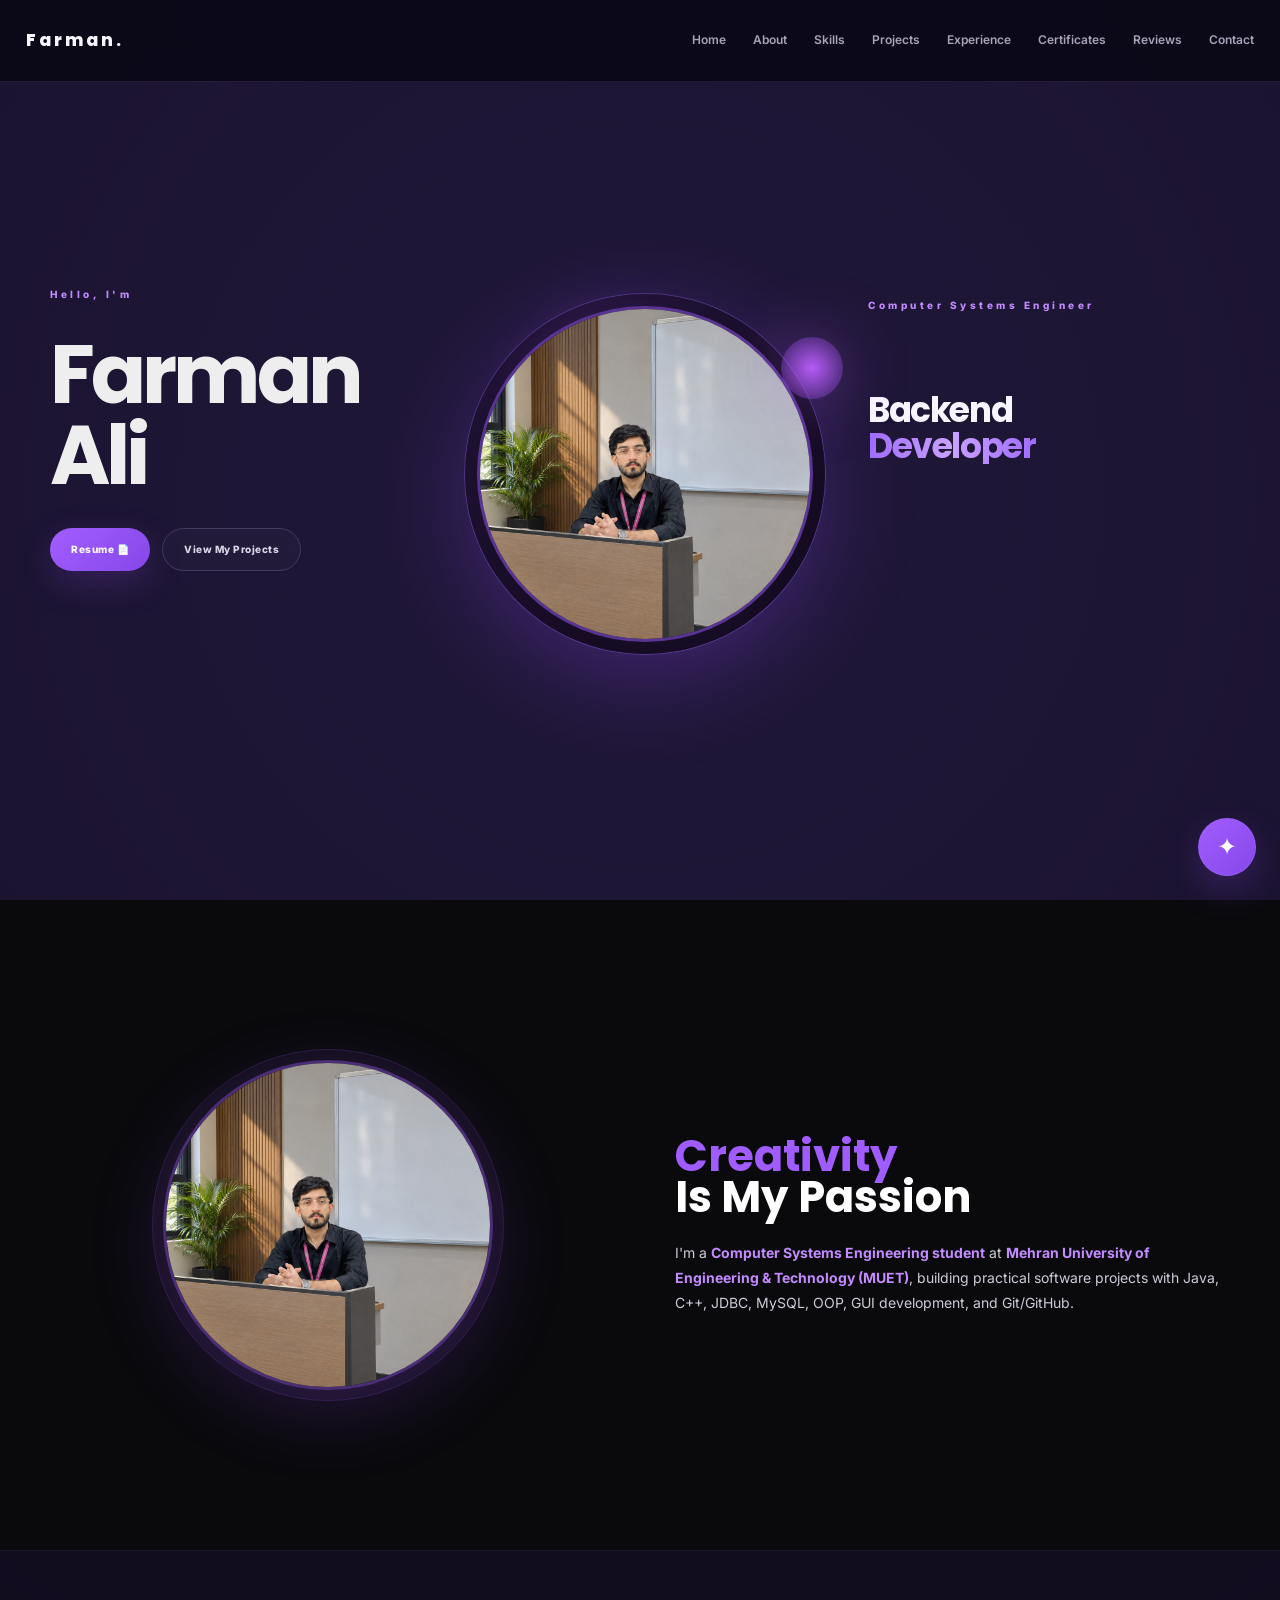
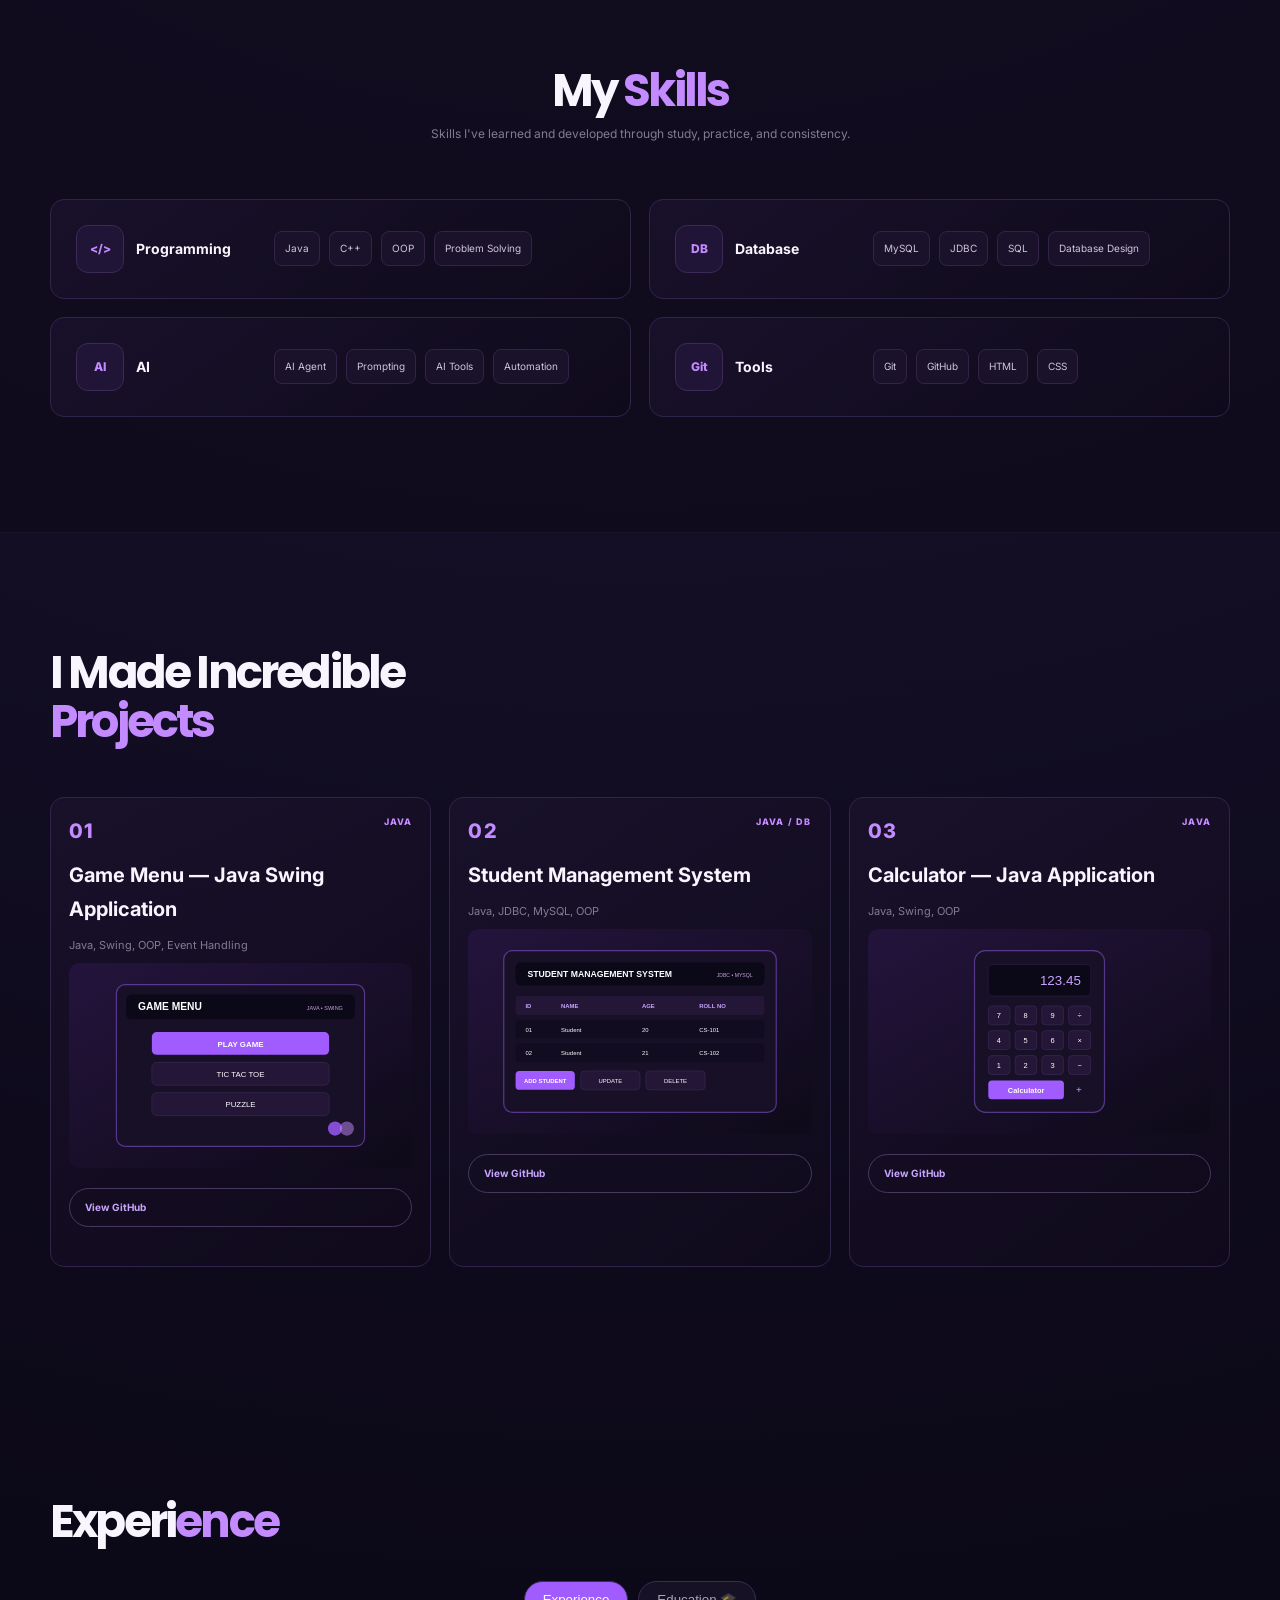
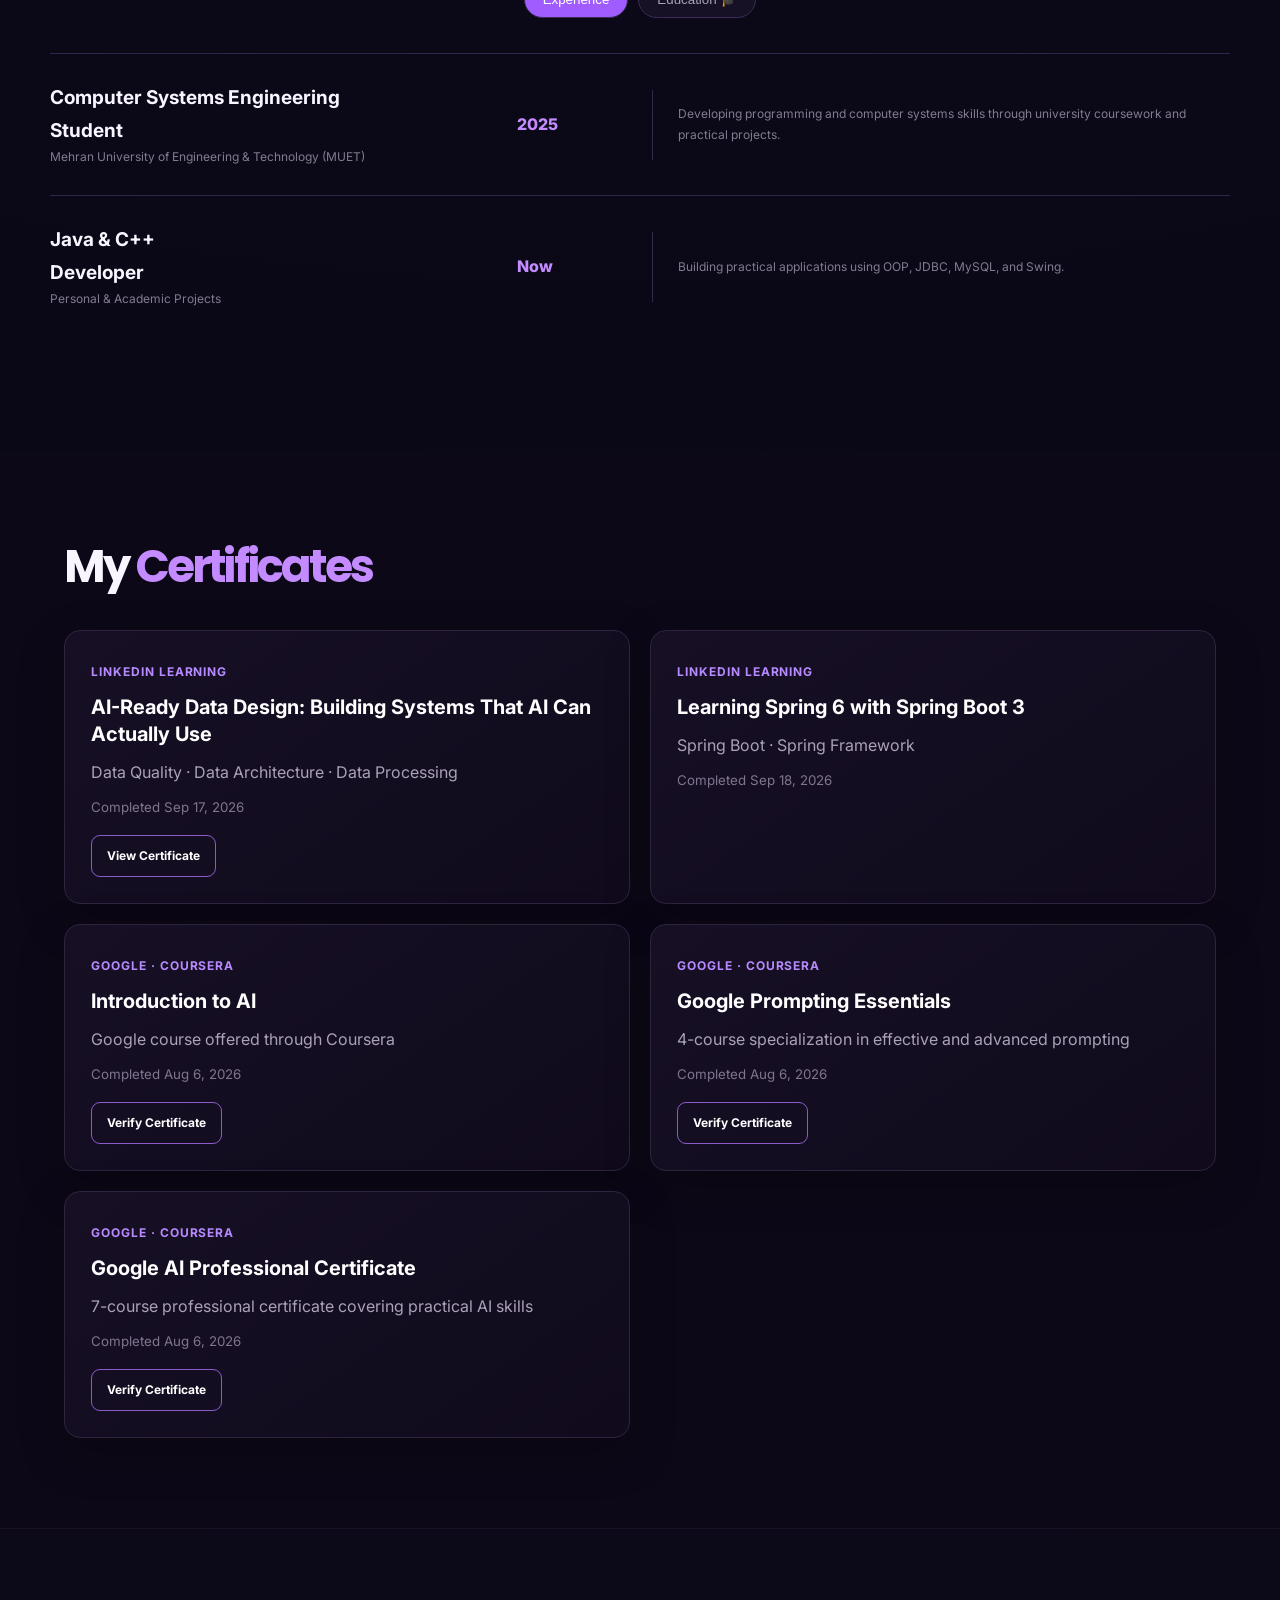
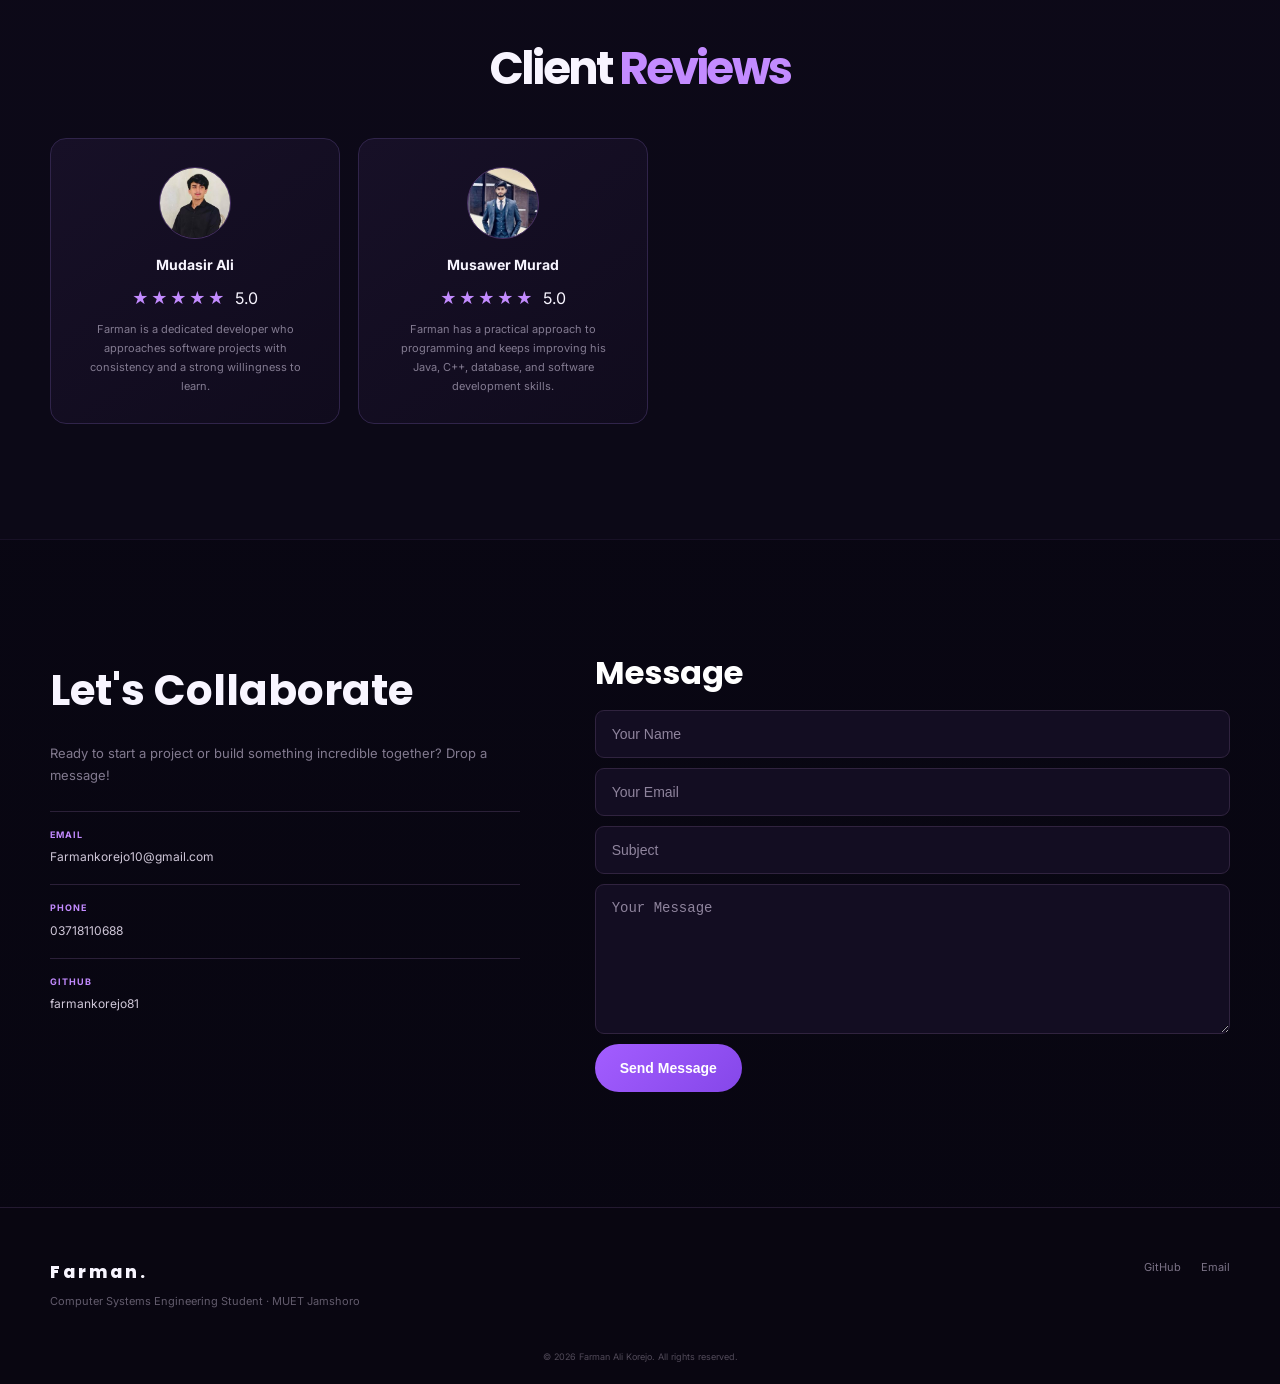
==== commit 862f6958: "Add LinkedIn certificate view link" ====
--- a/index.html
+++ b/index.html
@@ -1,5 +1,5 @@
 <!DOCTYPE html><html lang="en"><head><meta charset="UTF-8"/><meta name="viewport" content="width=device-width,initial-scale=1.0"/><meta name="description" content="Farman Ali Korejo - Computer Systems Engineering student portfolio."/><title>Farman Ali Korejo | Portfolio</title><link rel="stylesheet" href="mudasir.css"/><link rel="stylesheet" href="profile-fix.css"/><link rel="stylesheet" href="ai-agent.css"/></head><body><div class="preloader"><div class="preloader-card"><div class="preloader-badge">FK</div><div class="preloader-bar"><span></span></div></div></div><div class="cursor-dot"></div><div class="page-shell"><header class="topbar"><a class="brand" href="#hero">Farman.</a><nav class="nav-links"><a href="#hero">Home</a><a href="#about">About</a><a href="#skills">Skills</a><a href="#projects">Projects</a><a href="#experience">Experience</a><a href="#certificates">Certificates</a><a href="#testimonials">Reviews</a><a href="#contact">Contact</a></nav></header><main><section id="hero" class="hero"><div class="hero-grid"><div class="hero-column hero-left"><p class="hero-label">Hello, I'm</p><h1 class="hero-name"><span>Farman</span><br><span>Ali</span></h1><div class="hero-actions"><a class="hero-btn hero-btn-primary" href="#contact">Resume 📄</a><a class="hero-btn hero-btn-secondary" href="#projects">View My Projects</a></div></div><div class="hero-column hero-center"><div class="hero-picture-wrap"><div class="glow-blob"></div><img class="hero-photo" src="farman.png" alt="Farman Ali Korejo portrait"><div class="hero-orb"></div></div></div><div class="hero-column hero-right"><p class="hero-label">Computer Systems Engineer</p><h2 class="hero-role-title">Java &amp; C++<br>Developer</h2></div></div></section><section id="about" class="about-section"><div class="about-grid"><div class="about-visual reveal"><img class="about-photo" src="farman.png" alt="Farman Ali Korejo portrait"></div><div class="about-content"><h2 class="about-title"><span class="about-title-line reveal">Creativity</span><span class="about-title-line reveal">Is My Passion</span></h2><p class="about-copy reveal">I'm a <strong class="accent-text">Computer Systems Engineering student</strong> at <strong class="accent-text">Mehran University of Engineering &amp; Technology (MUET)</strong>, building practical software projects with Java, C++, JDBC, MySQL, OOP, GUI development, and Git/GitHub.</p></div></div></section><section id="skills" class="skills-section"><div class="sk-header reveal"><h2 class="sk-title">My <span class="sk-accent">Skills</span></h2><p class="sk-desc">Skills I've learned and developed through study, practice, and consistency.</p></div><div class="sk-cards reveal"><div class="sk-card"><div class="sk-card-left"><div class="sk-cat-icon">&lt;/&gt;</div><span class="sk-cat-name">Programming</span></div><div class="sk-card-right"><div class="sk-tech-item">Java</div><div class="sk-tech-item">C++</div><div class="sk-tech-item">OOP</div><div class="sk-tech-item">Problem Solving</div></div></div><div class="sk-card"><div class="sk-card-left"><div class="sk-cat-icon">DB</div><span class="sk-cat-name">Database</span></div><div class="sk-card-right"><div class="sk-tech-item">MySQL</div><div class="sk-tech-item">JDBC</div><div class="sk-tech-item">SQL</div><div class="sk-tech-item">Database Design</div></div></div><div class="sk-card"><div class="sk-card-left"><div class="sk-cat-icon">AI</div><span class="sk-cat-name">AI</span></div><div class="sk-card-right"><div class="sk-tech-item">AI Agent</div><div class="sk-tech-item">Prompting</div><div class="sk-tech-item">AI Tools</div><div class="sk-tech-item">Automation</div></div></div><div class="sk-card"><div class="sk-card-left"><div class="sk-cat-icon">Git</div><span class="sk-cat-name">Tools</span></div><div class="sk-card-right"><div class="sk-tech-item">Git</div><div class="sk-tech-item">GitHub</div><div class="sk-tech-item">HTML</div><div class="sk-tech-item">CSS</div></div></div></div></section><section id="projects" class="projects-section"><div class="projects-container"><h2 class="projects-heading reveal">I Made Incredible<br><span class="projects-heading-accent">Projects</span></h2><div class="projects-grid"><div class="project-card reveal"><div class="project-card-inner"><div class="project-card-header"><span class="project-number">01</span><span>JAVA</span></div><h3 class="project-title">Game Menu — Java Swing Application</h3><p class="project-tech-list">Java, Swing, OOP, Event Handling</p><div class="project-image-wrap"><div class="project-image-placeholder"><strong>GAME MENU</strong><span>Java • Swing • GUI</span></div></div><a class="project-link-btn" href="https://github.com/farmankorejo81/GameMenu" target="_blank">View GitHub</a></div></div><div class="project-card reveal"><div class="project-card-inner"><div class="project-card-header"><span class="project-number">02</span><span>JAVA / DB</span></div><h3 class="project-title">Student Management System</h3><p class="project-tech-list">Java, JDBC, MySQL, OOP</p><div class="project-image-wrap"><div class="project-image-placeholder"><strong>STUDENT MANAGEMENT</strong><span>Java • JDBC • MySQL</span></div></div><a class="project-link-btn" href="https://github.com/farmankorejo81/Student-Management-System" target="_blank">View GitHub</a></div></div><div class="project-card reveal"><div class="project-card-inner"><div class="project-card-header"><span class="project-number">03</span><span>JAVA</span></div><h3 class="project-title">Calculator — Java Application</h3><p class="project-tech-list">Java, Swing, OOP</p><div class="project-image-wrap"><div class="project-image-placeholder"><strong>CALCULATOR</strong><span>Java • Swing • OOP</span></div></div><a class="project-link-btn" href="https://github.com/farmankorejo81/Calculator" target="_blank">View GitHub</a></div></div></div></div></section><section id="experience" class="xp-section"><div class="xp-container"><h2 class="xp-heading reveal">Experi<span class="xp-heading-accent">ence</span></h2><div class="xp-tabs reveal"><button class="xp-tab active" data-tab="experience">Experience</button><button class="xp-tab" data-tab="education">Education 🎓</button></div><div class="xp-panel" id="tab-experience"><div class="xp-row reveal"><div><h3 class="xp-title">Computer Systems Engineering<br>Student</h3><p class="xp-company">Mehran University of Engineering &amp; Technology (MUET)</p></div><div class="xp-year">2025</div><div class="xp-sep"></div><p class="xp-desc">Developing programming and computer systems skills through university coursework and practical projects.</p></div><div class="xp-row reveal"><div><h3 class="xp-title">Java &amp; C++<br>Developer</h3><p class="xp-company">Personal &amp; Academic Projects</p></div><div class="xp-year">Now</div><div class="xp-sep"></div><p class="xp-desc">Building practical applications using OOP, JDBC, MySQL, and Swing.</p></div></div><div class="xp-panel xp-panel--hidden" id="tab-education"><div class="xp-row reveal"><div><h3 class="xp-title">BS Computer Systems<br>Engineering</h3><p class="xp-company">Mehran University of Engineering &amp; Technology (MUET), Jamshoro</p></div><div class="xp-year">2025 — Present</div><div class="xp-sep"></div><p class="xp-desc">Computer Systems Engineering student, 2025 batch.</p></div></div></div></section><section id="certificates" class="certificates-section"><div class="projects-container"><h2 class="projects-heading reveal">My <span class="projects-heading-accent">Certificates</span></h2><div class="certificates-grid">
-<div class="certificate-card reveal"><span class="certificate-issuer">LinkedIn Learning</span><h3>AI-Ready Data Design: Building Systems That AI Can Actually Use</h3><p>Data Quality · Data Architecture · Data Processing</p><small>Completed Sep 17, 2026</small></div>
+<div class="certificate-card reveal"><span class="certificate-issuer">LinkedIn Learning</span><h3>AI-Ready Data Design: Building Systems That AI Can Actually Use</h3><p>Data Quality · Data Architecture · Data Processing</p><small>Completed Sep 17, 2026</small><a class="certificate-link" href="https://www.linkedin.com/learning/certificates/35383fc0ec546182bd5c72de289b03d49a67547a7a8df18453a69050ce4d28d4?trk=share_certificate" target="_blank" rel="noopener">View Certificate</a></div>
 <div class="certificate-card reveal"><span class="certificate-issuer">LinkedIn Learning</span><h3>Learning Spring 6 with Spring Boot 3</h3><p>Spring Boot · Spring Framework</p><small>Completed Sep 18, 2026</small></div>
 <div class="certificate-card reveal"><span class="certificate-issuer">Google · Coursera</span><h3>Introduction to AI</h3><p>Google course offered through Coursera</p><small>Completed Aug 6, 2026</small><a class="certificate-link" href="https://coursera.org/verify/5G861RCUHCUA" target="_blank" rel="noopener">Verify Certificate</a></div>
 <div class="certificate-card reveal"><span class="certificate-issuer">Google · Coursera</span><h3>Google Prompting Essentials</h3><p>4-course specialization in effective and advanced prompting</p><small>Completed Aug 6, 2026</small><a class="certificate-link" href="https://coursera.org/verify/specialization/37G84OM6DOVE" target="_blank" rel="noopener">Verify Certificate</a></div>
--- a/profile-fix.css
+++ b/profile-fix.css
@@ -1 +1,3 @@
-.hero-picture-wrap{width:360px;height:360px;padding:12px;border-radius:50%;background:linear-gradient(145deg,#211336,#10091c);box-shadow:0 0 0 1px #9f6bff55,0 25px 90px #7b3ed655;overflow:visible;display:flex;align-items:center;justify-content:center}.hero-picture-wrap .glow-blob{inset:-18px;border-radius:50%;filter:blur(28px);opacity:.8}.hero-photo{width:100%;height:100%;display:block;object-fit:cover;object-position:center center;border-radius:50%;border:3px solid #a05cff80;position:relative;z-index:2;animation:float 8s ease-in-out infinite;background:#130c28}.hero-orb{z-index:3;right:-18px;top:12%;width:62px;height:62px}.about-photo{width:330px;height:330px;max-width:none;max-height:none;object-fit:cover;object-position:center;border-radius:50%;border:3px solid #a05cff70;box-shadow:0 0 0 10px #a05cff10,0 20px 70px #6f36b844}.about-visual{min-height:420px}.about-visual:after{content:"";position:absolute;width:350px;height:350px;border:1px solid #a05cff35;border-radius:50%;pointer-events:none}.about-visual{position:relative}@media(max-width:800px){.hero-picture-wrap{width:290px;height:290px}.about-photo{width:280px;height:280px}.about-visual:after{width:300px;height:300px}}@media(max-width:560px){.hero-picture-wrap{width:250px;height:250px}.about-photo{width:240px;height:240px}.about-visual:after{width:260px;height:260px}}.contact-form input,.contact-form textarea,.contact-form select{background:#130d22!important;color:#fff!important;border:1px solid #30233f!important;border-radius:9px!important}.contact-form input::placeholder,.contact-form textarea::placeholder{color:#8f849d!important;opacity:1}.contact-form input:focus,.contact-form textarea:focus,.contact-form select:focus{background:#130d22!important;color:#fff!important;border-color:#8b5cc7!important;outline:none}.contact-form input:-webkit-autofill,.contact-form input:-webkit-autofill:hover,.contact-form input:-webkit-autofill:focus,.contact-form textarea:-webkit-autofill{-webkit-text-fill-color:#fff!important;-webkit-box-shadow:0 0 0 1000px #130d22 inset!important;box-shadow:0 0 0 1000px #130d22 inset!important;caret-color:#fff!important}.farm-message-title{font-family:Poppins,sans-serif;font-size:32px!important;font-weight:700!important;color:#fff!important;margin-bottom:8px!important;line-height:1.15}.farm-contact-form input,.farm-contact-form textarea{font-size:14px!important;padding:15px 16px!important}.farm-contact-form input::placeholder,.farm-contact-form textarea::placeholder{font-size:14px!important}.farm-contact-form textarea{min-height:150px!important}.farm-contact-form .contact-submit{font-size:14px!important;padding:14px 25px!important;min-height:48px!important}@media(max-width:560px){.farm-message-title{font-size:27px!important}.farm-contact-form input,.farm-contact-form textarea{font-size:14px!important;padding:14px!important}.farm-contact-form .contact-submit{font-size:14px!important;padding:14px 20px!important}}+.hero-picture-wrap{width:360px;height:360px;padding:12px;border-radius:50%;background:linear-gradient(145deg,#211336,#10091c);box-shadow:0 0 0 1px #9f6bff55,0 25px 90px #7b3ed655;overflow:visible;display:flex;align-items:center;justify-content:center}.hero-picture-wrap .glow-blob{inset:-18px;border-radius:50%;filter:blur(28px);opacity:.8}.hero-photo{width:100%;height:100%;display:block;object-fit:cover;object-position:center center;border-radius:50%;border:3px solid #a05cff80;position:relative;z-index:2;animation:float 8s ease-in-out infinite;background:#130c28}.hero-orb{z-index:3;right:-18px;top:12%;width:62px;height:62px}.about-photo{width:330px;height:330px;max-width:none;max-height:none;object-fit:cover;object-position:center;border-radius:50%;border:3px solid #a05cff70;box-shadow:0 0 0 10px #a05cff10,0 20px 70px #6f36b844}.about-visual{min-height:420px}.about-visual:after{content:"";position:absolute;width:350px;height:350px;border:1px solid #a05cff35;border-radius:50%;pointer-events:none}.about-visual{position:relative}@media(max-width:800px){.hero-picture-wrap{width:290px;height:290px}.about-photo{width:280px;height:280px}.about-visual:after{width:300px;height:300px}}@media(max-width:560px){.hero-picture-wrap{width:250px;height:250px}.about-photo{width:240px;height:240px}.about-visual:after{width:260px;height:260px}}.contact-form input,.contact-form textarea,.contact-form select{background:#130d22!important;color:#fff!important;border:1px solid #30233f!important;border-radius:9px!important}.contact-form input::placeholder,.contact-form textarea::placeholder{color:#8f849d!important;opacity:1}.contact-form input:focus,.contact-form textarea:focus,.contact-form select:focus{background:#130d22!important;color:#fff!important;border-color:#8b5cc7!important;outline:none}.contact-form input:-webkit-autofill,.contact-form input:-webkit-autofill:hover,.contact-form input:-webkit-autofill:focus,.contact-form textarea:-webkit-autofill{-webkit-text-fill-color:#fff!important;-webkit-box-shadow:0 0 0 1000px #130d22 inset!important;box-shadow:0 0 0 1000px #130d22 inset!important;caret-color:#fff!important}.farm-message-title{font-family:Poppins,sans-serif;font-size:32px!important;font-weight:700!important;color:#fff!important;margin-bottom:8px!important;line-height:1.15}.farm-contact-form input,.farm-contact-form textarea{font-size:14px!important;padding:15px 16px!important}.farm-contact-form input::placeholder,.farm-contact-form textarea::placeholder{font-size:14px!important}.farm-contact-form textarea{min-height:150px!important}.farm-contact-form .contact-submit{font-size:14px!important;padding:14px 25px!important;min-height:48px!important}@media(max-width:560px){.farm-message-title{font-size:27px!important}.farm-contact-form input,.farm-contact-form textarea{font-size:14px!important;padding:14px!important}.farm-contact-form .contact-submit{font-size:14px!important;padding:14px 20px!important}}
+/* Certificates */
+.certificates-section{padding:90px 5%;background:#0d0817}.certificates-grid{display:grid;grid-template-columns:repeat(2,minmax(0,1fr));gap:20px;margin-top:38px}.certificate-card{padding:26px;border:1px solid #30233f;border-radius:16px;background:linear-gradient(145deg,#171025,#100a1c);box-shadow:0 16px 45px #0004}.certificate-issuer{display:inline-block;margin-bottom:12px;color:#b78aff;font-size:12px;font-weight:700;text-transform:uppercase;letter-spacing:.08em}.certificate-card h3{color:#fff;font-size:20px;line-height:1.35;margin:0 0 12px}.certificate-card p{color:#aaa2b8;line-height:1.6;margin:0 0 10px}.certificate-card small{display:block;color:#80758e;margin-bottom:16px}.certificate-link{display:inline-block;padding:10px 15px;border:1px solid #8b5cc7;border-radius:9px;color:#fff;text-decoration:none;font-size:12px;font-weight:700}.certificate-link:hover{background:#8b5cc7}@media(max-width:680px){.certificates-section{padding:65px 18px}.certificates-grid{grid-template-columns:1fr;gap:15px;margin-top:25px}.certificate-card{padding:20px}.certificate-card h3{font-size:17px}}
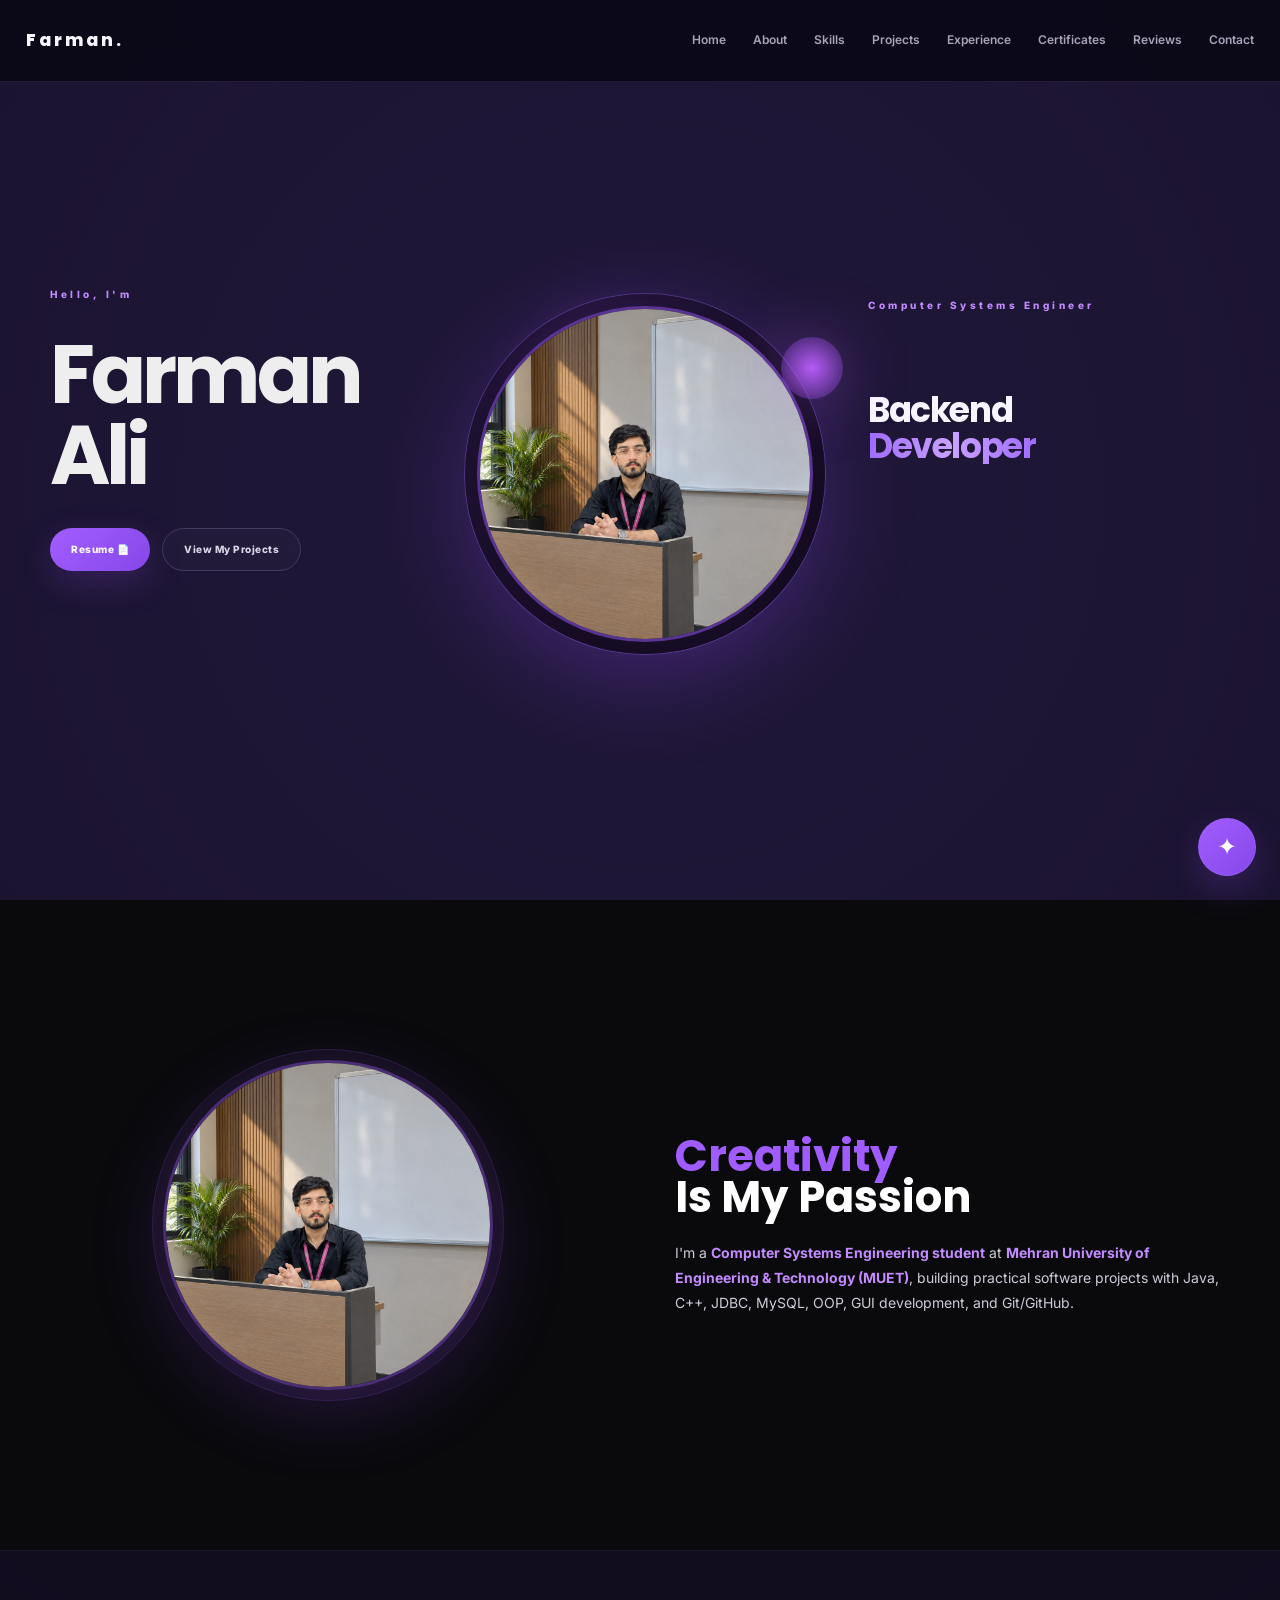
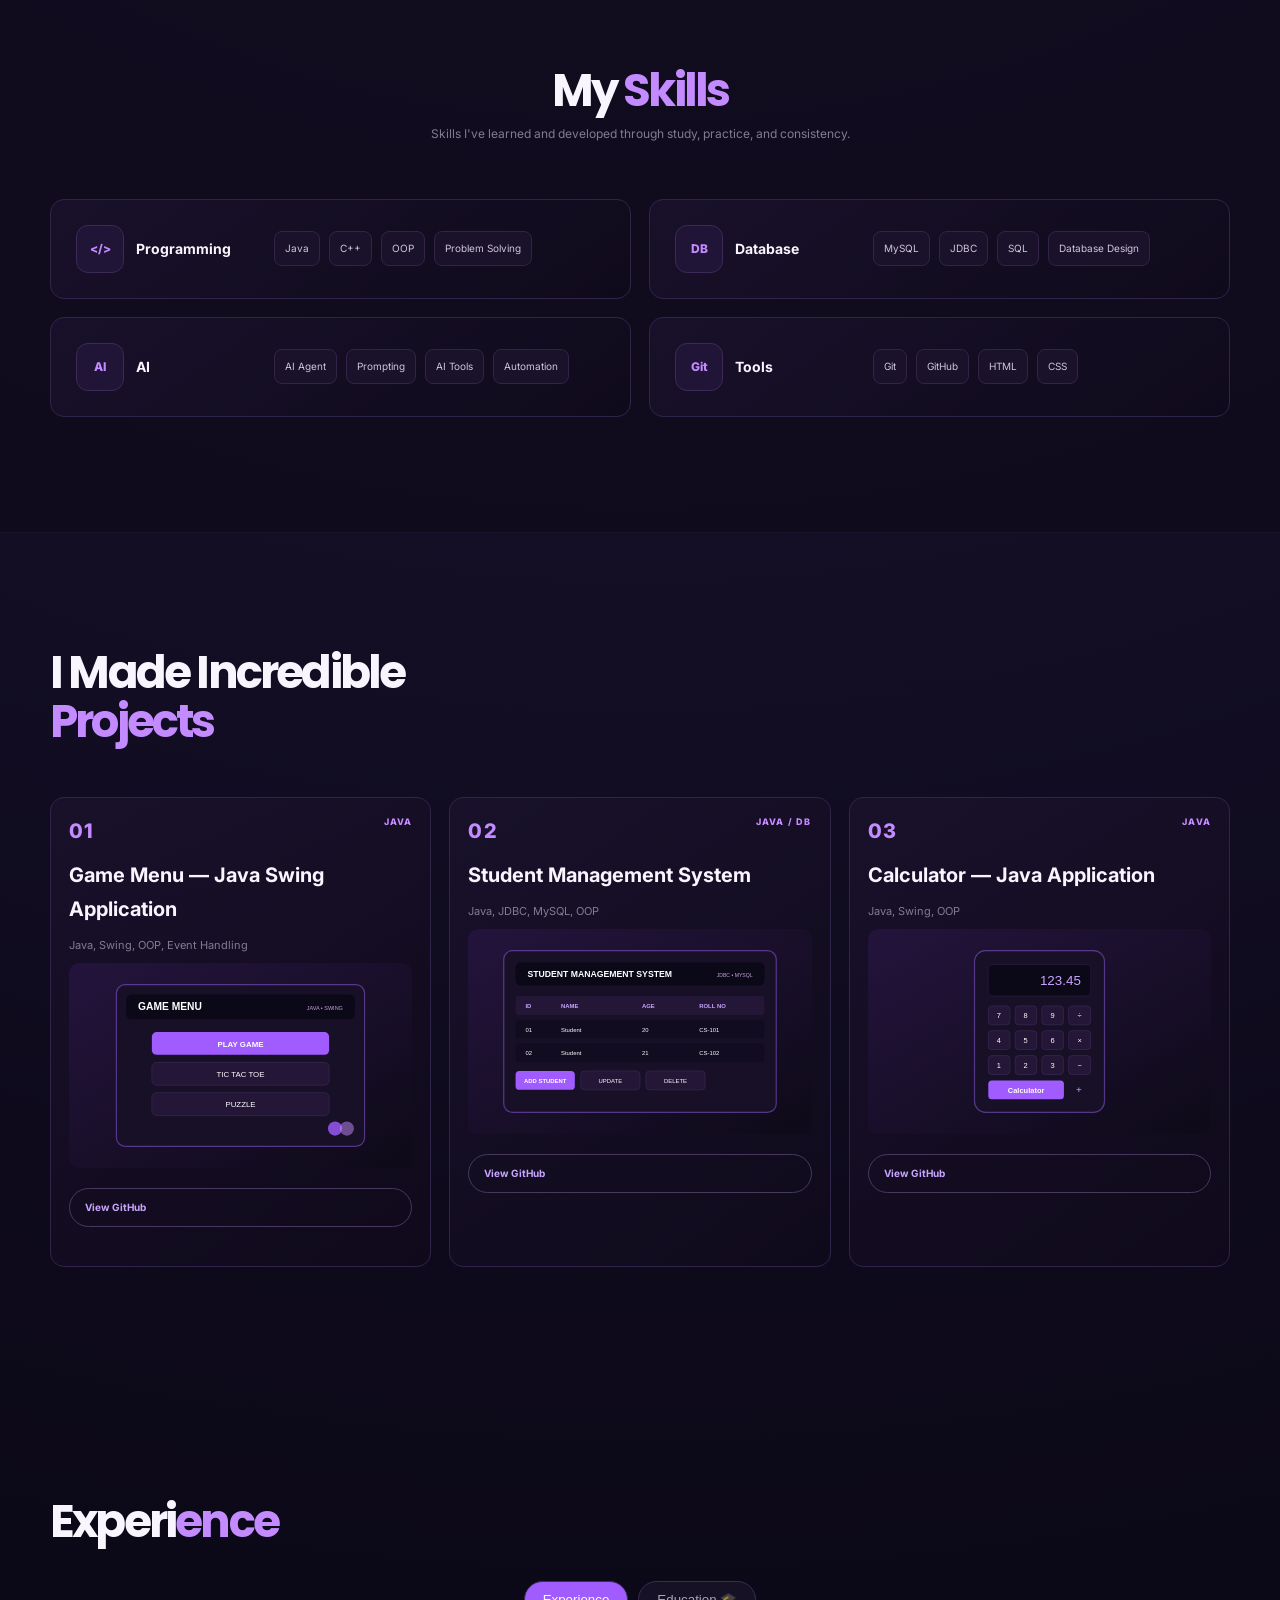
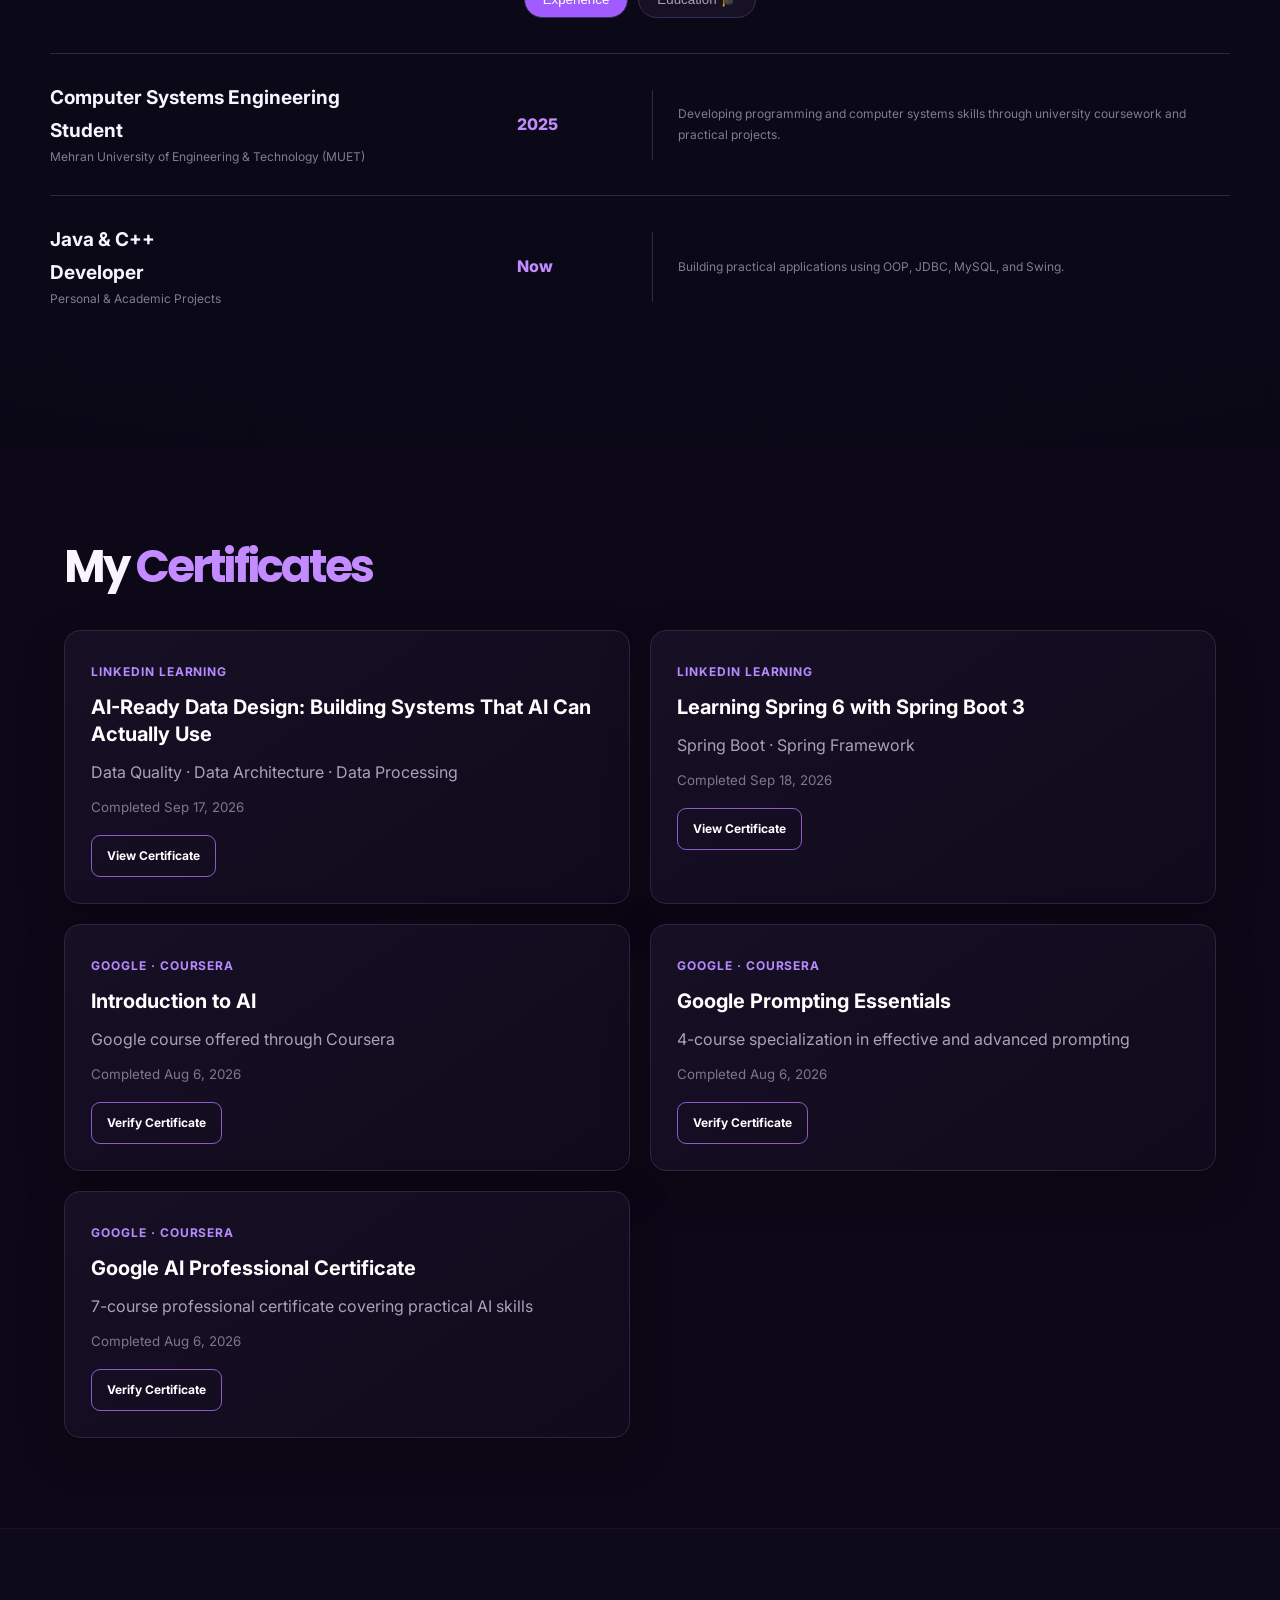
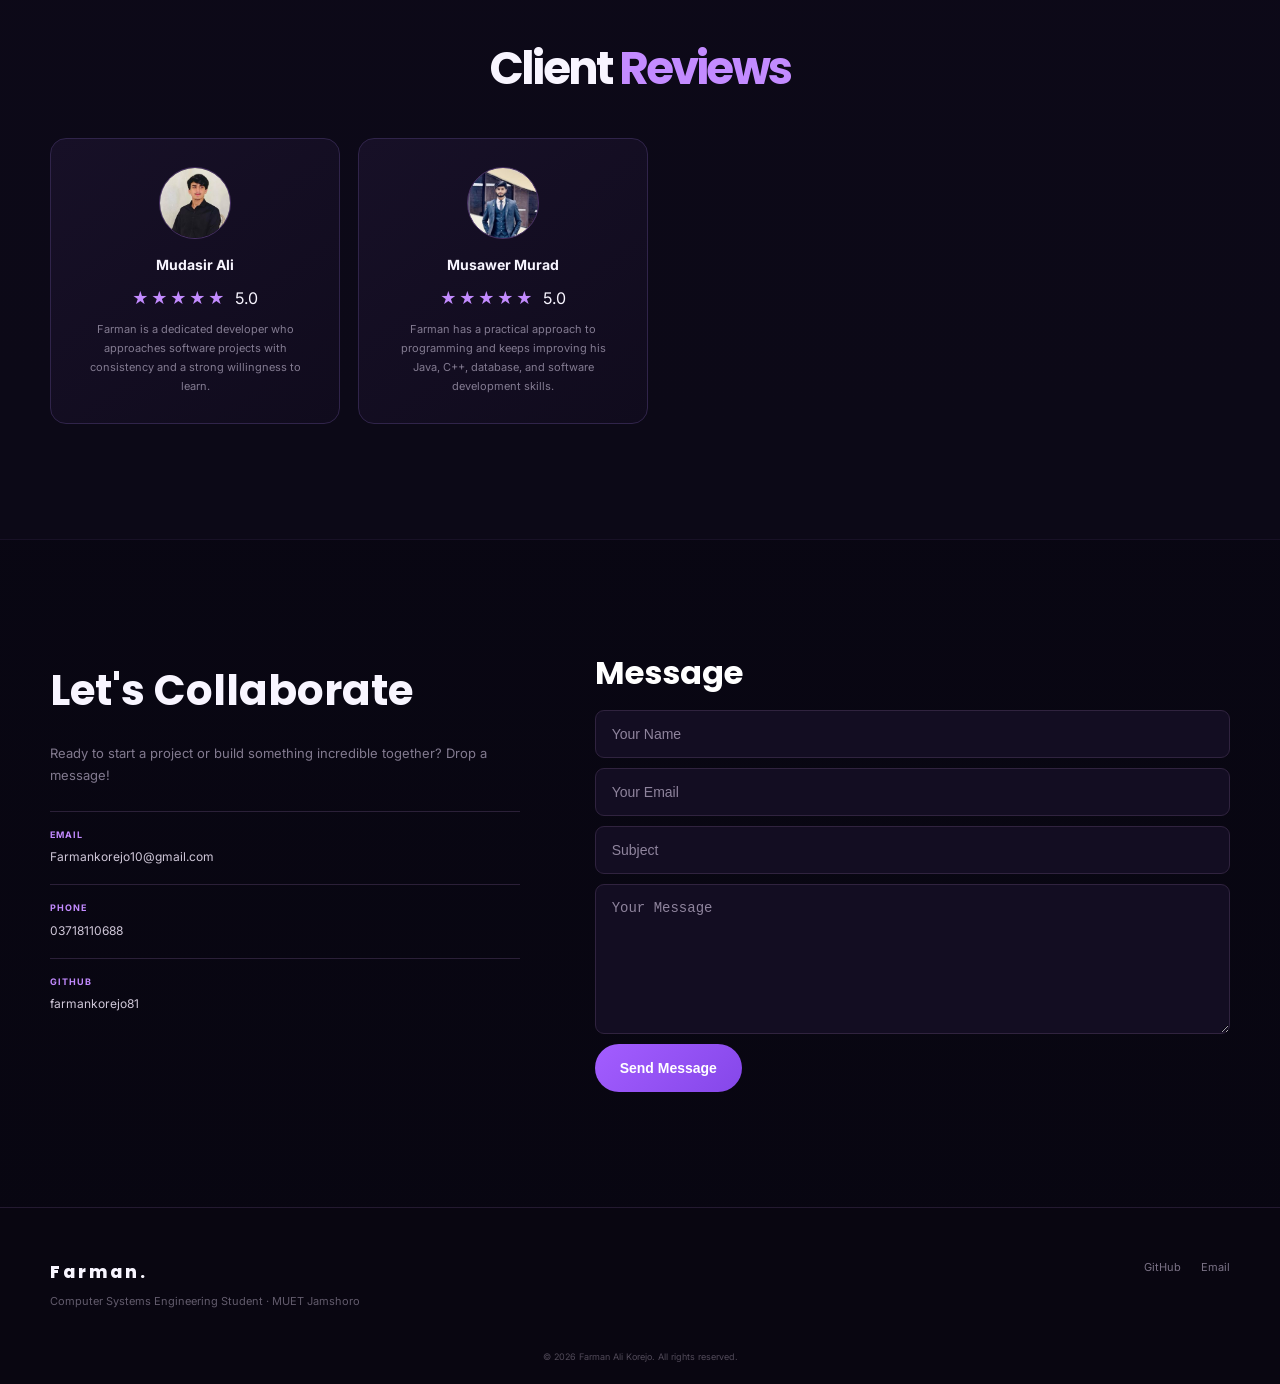
==== commit 20240969: "Add second LinkedIn certificate view link" ====
--- a/index.html
+++ b/index.html
@@ -1,6 +1,6 @@
 <!DOCTYPE html><html lang="en"><head><meta charset="UTF-8"/><meta name="viewport" content="width=device-width,initial-scale=1.0"/><meta name="description" content="Farman Ali Korejo - Computer Systems Engineering student portfolio."/><title>Farman Ali Korejo | Portfolio</title><link rel="stylesheet" href="mudasir.css"/><link rel="stylesheet" href="profile-fix.css"/><link rel="stylesheet" href="ai-agent.css"/></head><body><div class="preloader"><div class="preloader-card"><div class="preloader-badge">FK</div><div class="preloader-bar"><span></span></div></div></div><div class="cursor-dot"></div><div class="page-shell"><header class="topbar"><a class="brand" href="#hero">Farman.</a><nav class="nav-links"><a href="#hero">Home</a><a href="#about">About</a><a href="#skills">Skills</a><a href="#projects">Projects</a><a href="#experience">Experience</a><a href="#certificates">Certificates</a><a href="#testimonials">Reviews</a><a href="#contact">Contact</a></nav></header><main><section id="hero" class="hero"><div class="hero-grid"><div class="hero-column hero-left"><p class="hero-label">Hello, I'm</p><h1 class="hero-name"><span>Farman</span><br><span>Ali</span></h1><div class="hero-actions"><a class="hero-btn hero-btn-primary" href="#contact">Resume 📄</a><a class="hero-btn hero-btn-secondary" href="#projects">View My Projects</a></div></div><div class="hero-column hero-center"><div class="hero-picture-wrap"><div class="glow-blob"></div><img class="hero-photo" src="farman.png" alt="Farman Ali Korejo portrait"><div class="hero-orb"></div></div></div><div class="hero-column hero-right"><p class="hero-label">Computer Systems Engineer</p><h2 class="hero-role-title">Java &amp; C++<br>Developer</h2></div></div></section><section id="about" class="about-section"><div class="about-grid"><div class="about-visual reveal"><img class="about-photo" src="farman.png" alt="Farman Ali Korejo portrait"></div><div class="about-content"><h2 class="about-title"><span class="about-title-line reveal">Creativity</span><span class="about-title-line reveal">Is My Passion</span></h2><p class="about-copy reveal">I'm a <strong class="accent-text">Computer Systems Engineering student</strong> at <strong class="accent-text">Mehran University of Engineering &amp; Technology (MUET)</strong>, building practical software projects with Java, C++, JDBC, MySQL, OOP, GUI development, and Git/GitHub.</p></div></div></section><section id="skills" class="skills-section"><div class="sk-header reveal"><h2 class="sk-title">My <span class="sk-accent">Skills</span></h2><p class="sk-desc">Skills I've learned and developed through study, practice, and consistency.</p></div><div class="sk-cards reveal"><div class="sk-card"><div class="sk-card-left"><div class="sk-cat-icon">&lt;/&gt;</div><span class="sk-cat-name">Programming</span></div><div class="sk-card-right"><div class="sk-tech-item">Java</div><div class="sk-tech-item">C++</div><div class="sk-tech-item">OOP</div><div class="sk-tech-item">Problem Solving</div></div></div><div class="sk-card"><div class="sk-card-left"><div class="sk-cat-icon">DB</div><span class="sk-cat-name">Database</span></div><div class="sk-card-right"><div class="sk-tech-item">MySQL</div><div class="sk-tech-item">JDBC</div><div class="sk-tech-item">SQL</div><div class="sk-tech-item">Database Design</div></div></div><div class="sk-card"><div class="sk-card-left"><div class="sk-cat-icon">AI</div><span class="sk-cat-name">AI</span></div><div class="sk-card-right"><div class="sk-tech-item">AI Agent</div><div class="sk-tech-item">Prompting</div><div class="sk-tech-item">AI Tools</div><div class="sk-tech-item">Automation</div></div></div><div class="sk-card"><div class="sk-card-left"><div class="sk-cat-icon">Git</div><span class="sk-cat-name">Tools</span></div><div class="sk-card-right"><div class="sk-tech-item">Git</div><div class="sk-tech-item">GitHub</div><div class="sk-tech-item">HTML</div><div class="sk-tech-item">CSS</div></div></div></div></section><section id="projects" class="projects-section"><div class="projects-container"><h2 class="projects-heading reveal">I Made Incredible<br><span class="projects-heading-accent">Projects</span></h2><div class="projects-grid"><div class="project-card reveal"><div class="project-card-inner"><div class="project-card-header"><span class="project-number">01</span><span>JAVA</span></div><h3 class="project-title">Game Menu — Java Swing Application</h3><p class="project-tech-list">Java, Swing, OOP, Event Handling</p><div class="project-image-wrap"><div class="project-image-placeholder"><strong>GAME MENU</strong><span>Java • Swing • GUI</span></div></div><a class="project-link-btn" href="https://github.com/farmankorejo81/GameMenu" target="_blank">View GitHub</a></div></div><div class="project-card reveal"><div class="project-card-inner"><div class="project-card-header"><span class="project-number">02</span><span>JAVA / DB</span></div><h3 class="project-title">Student Management System</h3><p class="project-tech-list">Java, JDBC, MySQL, OOP</p><div class="project-image-wrap"><div class="project-image-placeholder"><strong>STUDENT MANAGEMENT</strong><span>Java • JDBC • MySQL</span></div></div><a class="project-link-btn" href="https://github.com/farmankorejo81/Student-Management-System" target="_blank">View GitHub</a></div></div><div class="project-card reveal"><div class="project-card-inner"><div class="project-card-header"><span class="project-number">03</span><span>JAVA</span></div><h3 class="project-title">Calculator — Java Application</h3><p class="project-tech-list">Java, Swing, OOP</p><div class="project-image-wrap"><div class="project-image-placeholder"><strong>CALCULATOR</strong><span>Java • Swing • OOP</span></div></div><a class="project-link-btn" href="https://github.com/farmankorejo81/Calculator" target="_blank">View GitHub</a></div></div></div></div></section><section id="experience" class="xp-section"><div class="xp-container"><h2 class="xp-heading reveal">Experi<span class="xp-heading-accent">ence</span></h2><div class="xp-tabs reveal"><button class="xp-tab active" data-tab="experience">Experience</button><button class="xp-tab" data-tab="education">Education 🎓</button></div><div class="xp-panel" id="tab-experience"><div class="xp-row reveal"><div><h3 class="xp-title">Computer Systems Engineering<br>Student</h3><p class="xp-company">Mehran University of Engineering &amp; Technology (MUET)</p></div><div class="xp-year">2025</div><div class="xp-sep"></div><p class="xp-desc">Developing programming and computer systems skills through university coursework and practical projects.</p></div><div class="xp-row reveal"><div><h3 class="xp-title">Java &amp; C++<br>Developer</h3><p class="xp-company">Personal &amp; Academic Projects</p></div><div class="xp-year">Now</div><div class="xp-sep"></div><p class="xp-desc">Building practical applications using OOP, JDBC, MySQL, and Swing.</p></div></div><div class="xp-panel xp-panel--hidden" id="tab-education"><div class="xp-row reveal"><div><h3 class="xp-title">BS Computer Systems<br>Engineering</h3><p class="xp-company">Mehran University of Engineering &amp; Technology (MUET), Jamshoro</p></div><div class="xp-year">2025 — Present</div><div class="xp-sep"></div><p class="xp-desc">Computer Systems Engineering student, 2025 batch.</p></div></div></div></section><section id="certificates" class="certificates-section"><div class="projects-container"><h2 class="projects-heading reveal">My <span class="projects-heading-accent">Certificates</span></h2><div class="certificates-grid">
 <div class="certificate-card reveal"><span class="certificate-issuer">LinkedIn Learning</span><h3>AI-Ready Data Design: Building Systems That AI Can Actually Use</h3><p>Data Quality · Data Architecture · Data Processing</p><small>Completed Sep 17, 2026</small><a class="certificate-link" href="https://www.linkedin.com/learning/certificates/35383fc0ec546182bd5c72de289b03d49a67547a7a8df18453a69050ce4d28d4?trk=share_certificate" target="_blank" rel="noopener">View Certificate</a></div>
-<div class="certificate-card reveal"><span class="certificate-issuer">LinkedIn Learning</span><h3>Learning Spring 6 with Spring Boot 3</h3><p>Spring Boot · Spring Framework</p><small>Completed Sep 18, 2026</small></div>
+<div class="certificate-card reveal"><span class="certificate-issuer">LinkedIn Learning</span><h3>Learning Spring 6 with Spring Boot 3</h3><p>Spring Boot · Spring Framework</p><small>Completed Sep 18, 2026</small><a class="certificate-link" href="https://www.linkedin.com/learning/certificates/79db0e1a37ae661496e6bfa786b0fb4f6a40d23eb6e839226379388143fbf7db?trk=share_certificate" target="_blank" rel="noopener">View Certificate</a></div>
 <div class="certificate-card reveal"><span class="certificate-issuer">Google · Coursera</span><h3>Introduction to AI</h3><p>Google course offered through Coursera</p><small>Completed Aug 6, 2026</small><a class="certificate-link" href="https://coursera.org/verify/5G861RCUHCUA" target="_blank" rel="noopener">Verify Certificate</a></div>
 <div class="certificate-card reveal"><span class="certificate-issuer">Google · Coursera</span><h3>Google Prompting Essentials</h3><p>4-course specialization in effective and advanced prompting</p><small>Completed Aug 6, 2026</small><a class="certificate-link" href="https://coursera.org/verify/specialization/37G84OM6DOVE" target="_blank" rel="noopener">Verify Certificate</a></div>
 <div class="certificate-card reveal"><span class="certificate-issuer">Google · Coursera</span><h3>Google AI Professional Certificate</h3><p>7-course professional certificate covering practical AI skills</p><small>Completed Aug 6, 2026</small><a class="certificate-link" href="https://coursera.org/verify/professional-cert/63AT1F2YA3GL" target="_blank" rel="noopener">Verify Certificate</a></div>
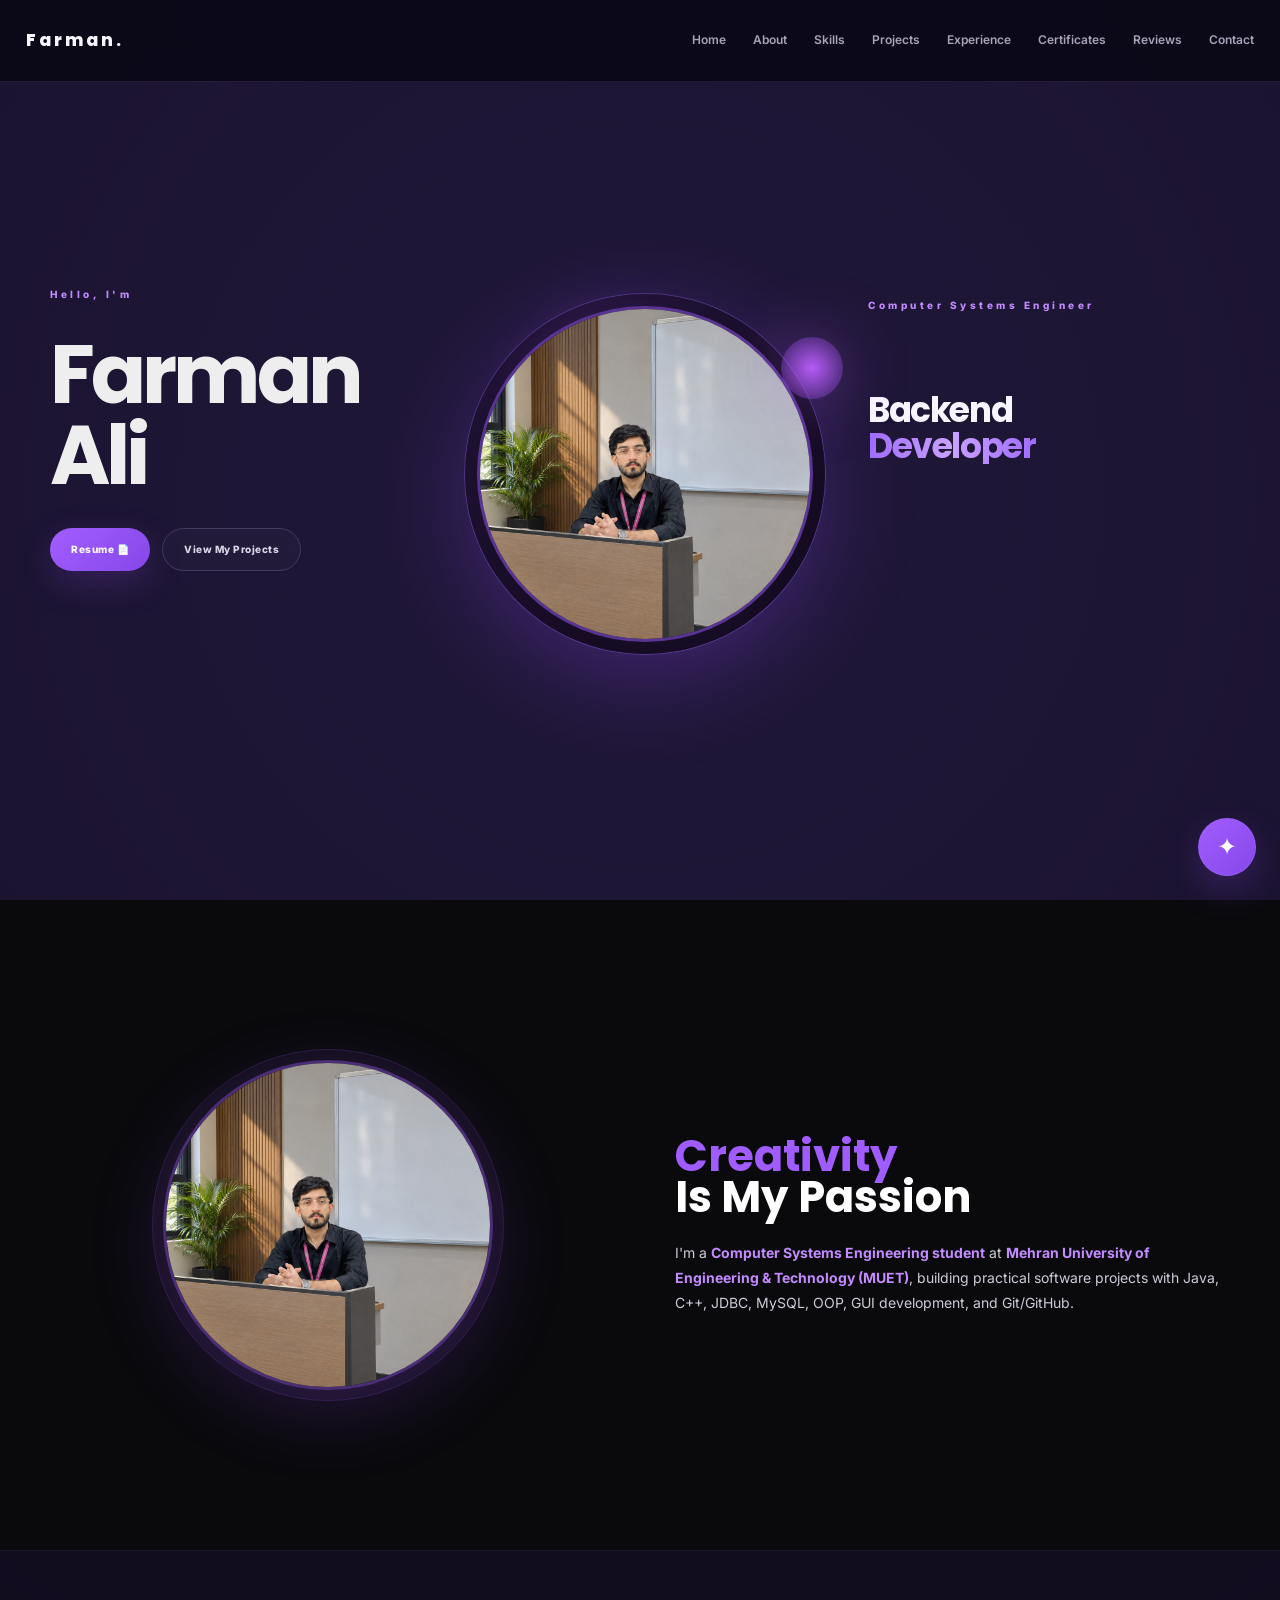
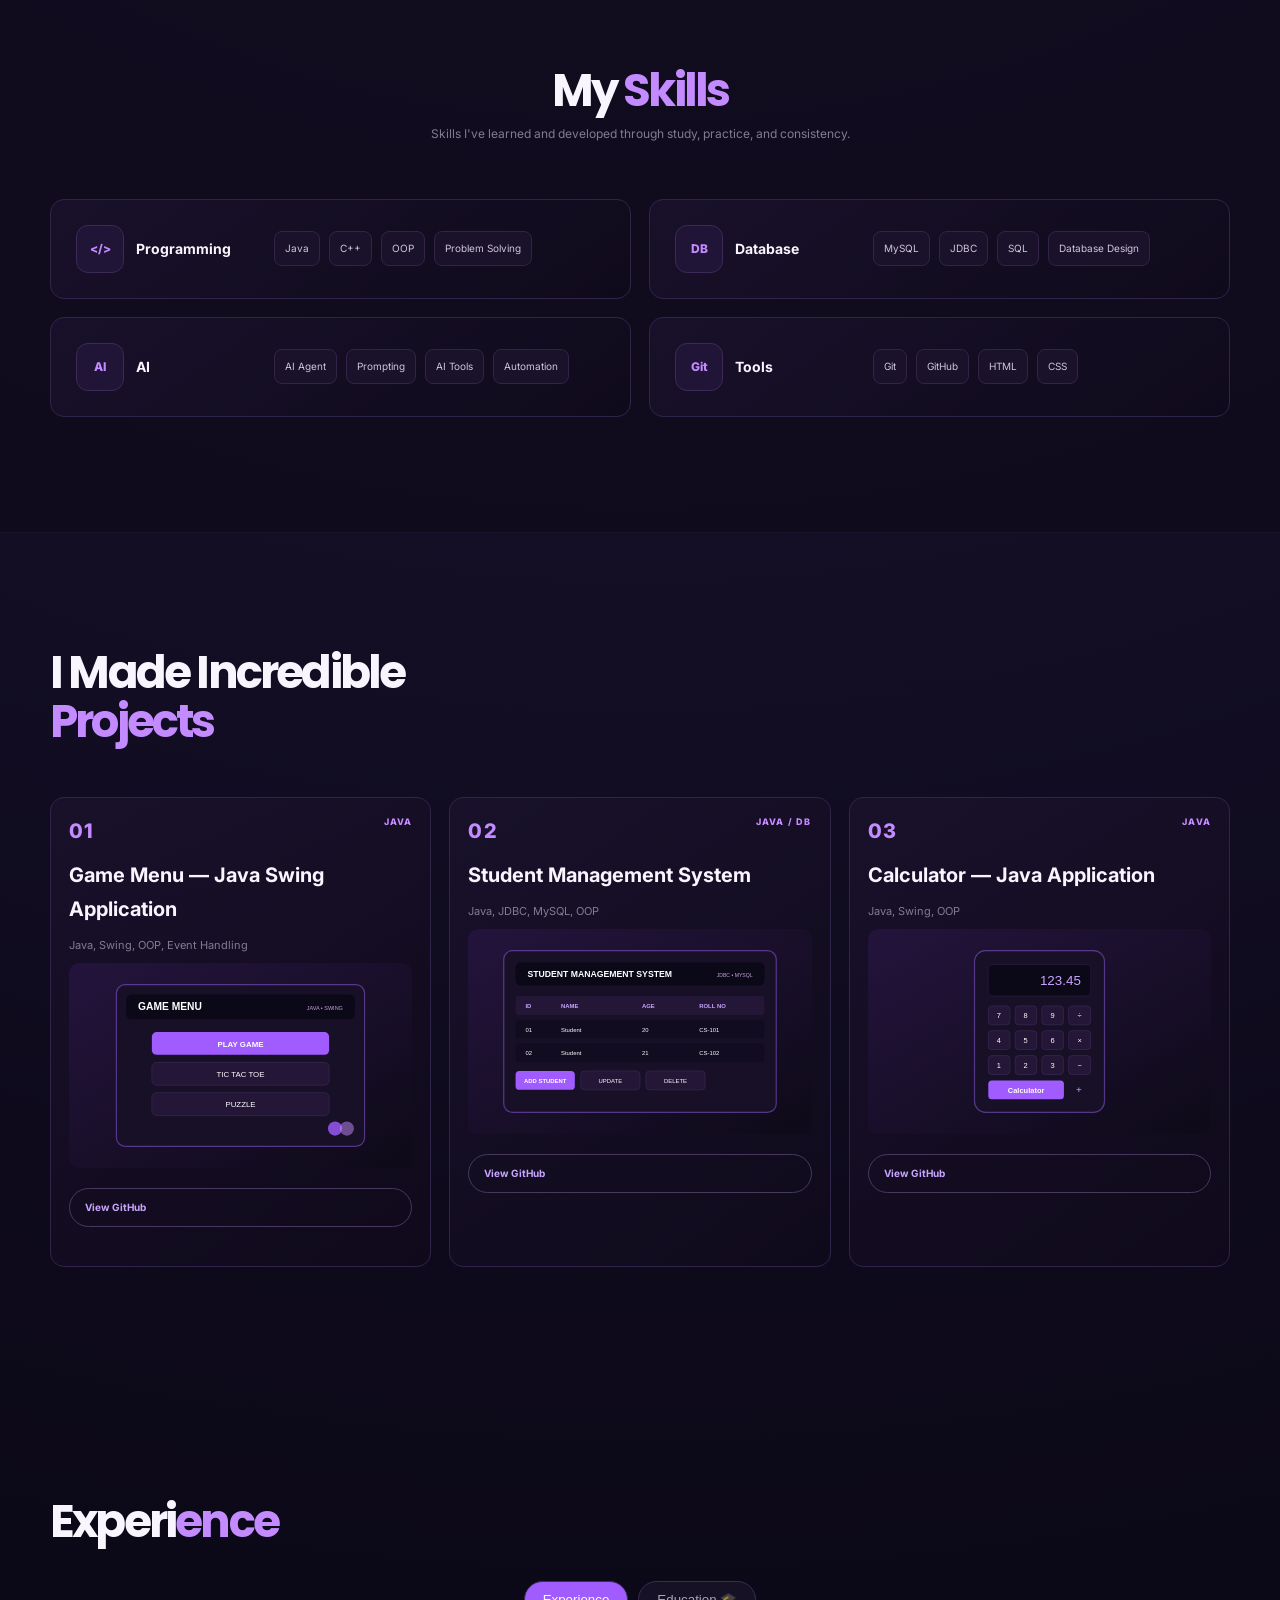
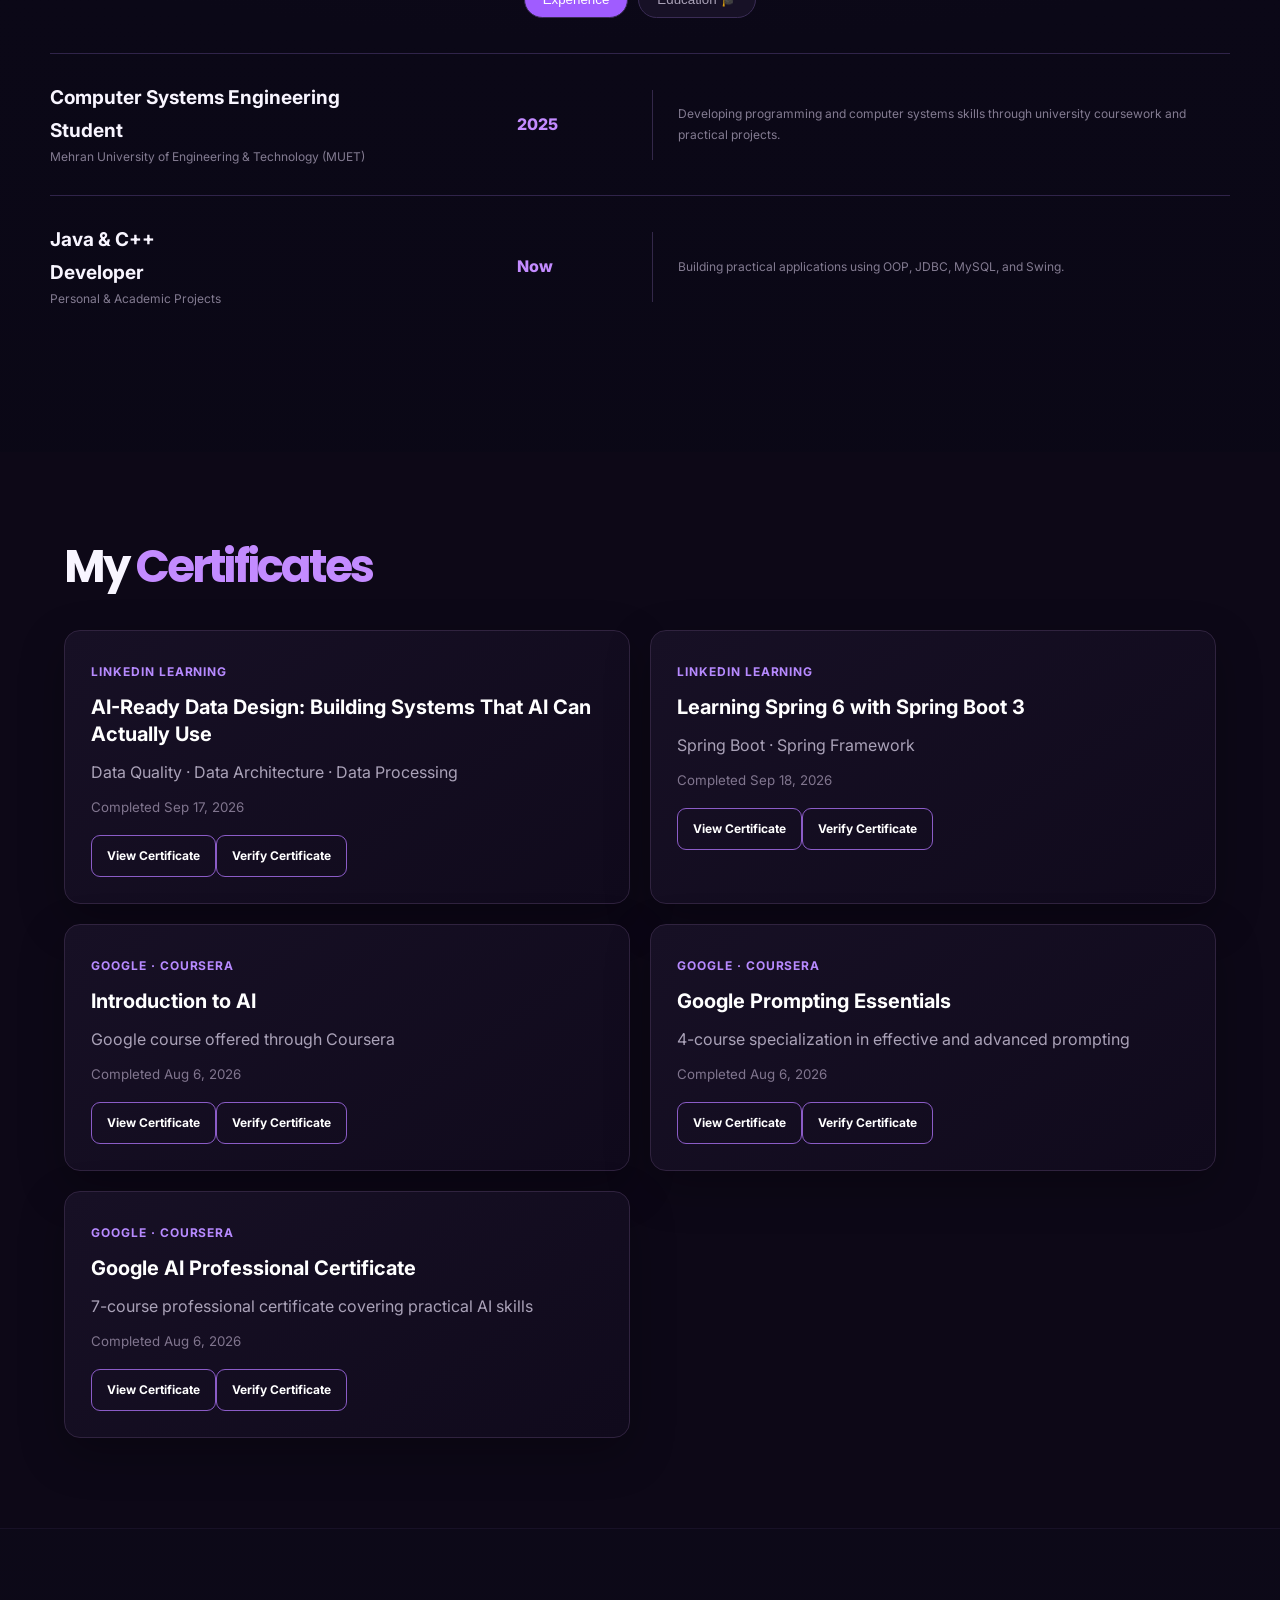
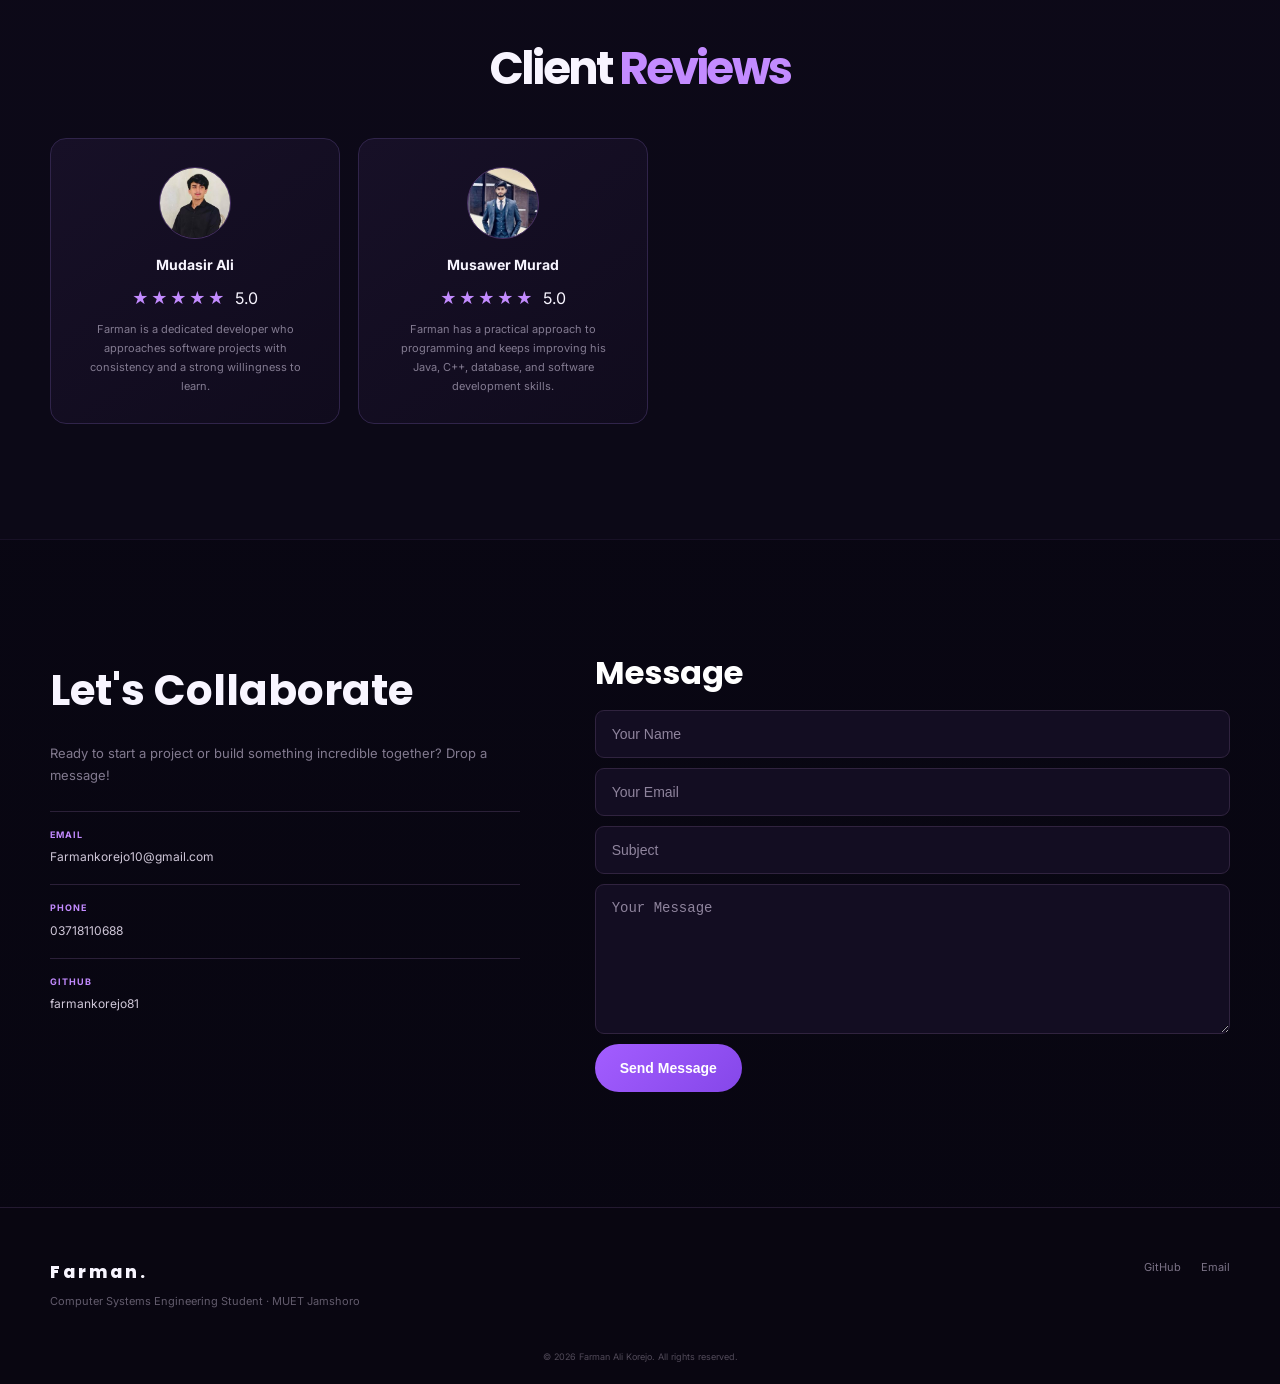
==== commit 48de55a0: "Add View and Verify buttons to all certificates" ====
--- a/index.html
+++ b/index.html
@@ -1,7 +1,7 @@
 <!DOCTYPE html><html lang="en"><head><meta charset="UTF-8"/><meta name="viewport" content="width=device-width,initial-scale=1.0"/><meta name="description" content="Farman Ali Korejo - Computer Systems Engineering student portfolio."/><title>Farman Ali Korejo | Portfolio</title><link rel="stylesheet" href="mudasir.css"/><link rel="stylesheet" href="profile-fix.css"/><link rel="stylesheet" href="ai-agent.css"/></head><body><div class="preloader"><div class="preloader-card"><div class="preloader-badge">FK</div><div class="preloader-bar"><span></span></div></div></div><div class="cursor-dot"></div><div class="page-shell"><header class="topbar"><a class="brand" href="#hero">Farman.</a><nav class="nav-links"><a href="#hero">Home</a><a href="#about">About</a><a href="#skills">Skills</a><a href="#projects">Projects</a><a href="#experience">Experience</a><a href="#certificates">Certificates</a><a href="#testimonials">Reviews</a><a href="#contact">Contact</a></nav></header><main><section id="hero" class="hero"><div class="hero-grid"><div class="hero-column hero-left"><p class="hero-label">Hello, I'm</p><h1 class="hero-name"><span>Farman</span><br><span>Ali</span></h1><div class="hero-actions"><a class="hero-btn hero-btn-primary" href="#contact">Resume 📄</a><a class="hero-btn hero-btn-secondary" href="#projects">View My Projects</a></div></div><div class="hero-column hero-center"><div class="hero-picture-wrap"><div class="glow-blob"></div><img class="hero-photo" src="farman.png" alt="Farman Ali Korejo portrait"><div class="hero-orb"></div></div></div><div class="hero-column hero-right"><p class="hero-label">Computer Systems Engineer</p><h2 class="hero-role-title">Java &amp; C++<br>Developer</h2></div></div></section><section id="about" class="about-section"><div class="about-grid"><div class="about-visual reveal"><img class="about-photo" src="farman.png" alt="Farman Ali Korejo portrait"></div><div class="about-content"><h2 class="about-title"><span class="about-title-line reveal">Creativity</span><span class="about-title-line reveal">Is My Passion</span></h2><p class="about-copy reveal">I'm a <strong class="accent-text">Computer Systems Engineering student</strong> at <strong class="accent-text">Mehran University of Engineering &amp; Technology (MUET)</strong>, building practical software projects with Java, C++, JDBC, MySQL, OOP, GUI development, and Git/GitHub.</p></div></div></section><section id="skills" class="skills-section"><div class="sk-header reveal"><h2 class="sk-title">My <span class="sk-accent">Skills</span></h2><p class="sk-desc">Skills I've learned and developed through study, practice, and consistency.</p></div><div class="sk-cards reveal"><div class="sk-card"><div class="sk-card-left"><div class="sk-cat-icon">&lt;/&gt;</div><span class="sk-cat-name">Programming</span></div><div class="sk-card-right"><div class="sk-tech-item">Java</div><div class="sk-tech-item">C++</div><div class="sk-tech-item">OOP</div><div class="sk-tech-item">Problem Solving</div></div></div><div class="sk-card"><div class="sk-card-left"><div class="sk-cat-icon">DB</div><span class="sk-cat-name">Database</span></div><div class="sk-card-right"><div class="sk-tech-item">MySQL</div><div class="sk-tech-item">JDBC</div><div class="sk-tech-item">SQL</div><div class="sk-tech-item">Database Design</div></div></div><div class="sk-card"><div class="sk-card-left"><div class="sk-cat-icon">AI</div><span class="sk-cat-name">AI</span></div><div class="sk-card-right"><div class="sk-tech-item">AI Agent</div><div class="sk-tech-item">Prompting</div><div class="sk-tech-item">AI Tools</div><div class="sk-tech-item">Automation</div></div></div><div class="sk-card"><div class="sk-card-left"><div class="sk-cat-icon">Git</div><span class="sk-cat-name">Tools</span></div><div class="sk-card-right"><div class="sk-tech-item">Git</div><div class="sk-tech-item">GitHub</div><div class="sk-tech-item">HTML</div><div class="sk-tech-item">CSS</div></div></div></div></section><section id="projects" class="projects-section"><div class="projects-container"><h2 class="projects-heading reveal">I Made Incredible<br><span class="projects-heading-accent">Projects</span></h2><div class="projects-grid"><div class="project-card reveal"><div class="project-card-inner"><div class="project-card-header"><span class="project-number">01</span><span>JAVA</span></div><h3 class="project-title">Game Menu — Java Swing Application</h3><p class="project-tech-list">Java, Swing, OOP, Event Handling</p><div class="project-image-wrap"><div class="project-image-placeholder"><strong>GAME MENU</strong><span>Java • Swing • GUI</span></div></div><a class="project-link-btn" href="https://github.com/farmankorejo81/GameMenu" target="_blank">View GitHub</a></div></div><div class="project-card reveal"><div class="project-card-inner"><div class="project-card-header"><span class="project-number">02</span><span>JAVA / DB</span></div><h3 class="project-title">Student Management System</h3><p class="project-tech-list">Java, JDBC, MySQL, OOP</p><div class="project-image-wrap"><div class="project-image-placeholder"><strong>STUDENT MANAGEMENT</strong><span>Java • JDBC • MySQL</span></div></div><a class="project-link-btn" href="https://github.com/farmankorejo81/Student-Management-System" target="_blank">View GitHub</a></div></div><div class="project-card reveal"><div class="project-card-inner"><div class="project-card-header"><span class="project-number">03</span><span>JAVA</span></div><h3 class="project-title">Calculator — Java Application</h3><p class="project-tech-list">Java, Swing, OOP</p><div class="project-image-wrap"><div class="project-image-placeholder"><strong>CALCULATOR</strong><span>Java • Swing • OOP</span></div></div><a class="project-link-btn" href="https://github.com/farmankorejo81/Calculator" target="_blank">View GitHub</a></div></div></div></div></section><section id="experience" class="xp-section"><div class="xp-container"><h2 class="xp-heading reveal">Experi<span class="xp-heading-accent">ence</span></h2><div class="xp-tabs reveal"><button class="xp-tab active" data-tab="experience">Experience</button><button class="xp-tab" data-tab="education">Education 🎓</button></div><div class="xp-panel" id="tab-experience"><div class="xp-row reveal"><div><h3 class="xp-title">Computer Systems Engineering<br>Student</h3><p class="xp-company">Mehran University of Engineering &amp; Technology (MUET)</p></div><div class="xp-year">2025</div><div class="xp-sep"></div><p class="xp-desc">Developing programming and computer systems skills through university coursework and practical projects.</p></div><div class="xp-row reveal"><div><h3 class="xp-title">Java &amp; C++<br>Developer</h3><p class="xp-company">Personal &amp; Academic Projects</p></div><div class="xp-year">Now</div><div class="xp-sep"></div><p class="xp-desc">Building practical applications using OOP, JDBC, MySQL, and Swing.</p></div></div><div class="xp-panel xp-panel--hidden" id="tab-education"><div class="xp-row reveal"><div><h3 class="xp-title">BS Computer Systems<br>Engineering</h3><p class="xp-company">Mehran University of Engineering &amp; Technology (MUET), Jamshoro</p></div><div class="xp-year">2025 — Present</div><div class="xp-sep"></div><p class="xp-desc">Computer Systems Engineering student, 2025 batch.</p></div></div></div></section><section id="certificates" class="certificates-section"><div class="projects-container"><h2 class="projects-heading reveal">My <span class="projects-heading-accent">Certificates</span></h2><div class="certificates-grid">
-<div class="certificate-card reveal"><span class="certificate-issuer">LinkedIn Learning</span><h3>AI-Ready Data Design: Building Systems That AI Can Actually Use</h3><p>Data Quality · Data Architecture · Data Processing</p><small>Completed Sep 17, 2026</small><a class="certificate-link" href="https://www.linkedin.com/learning/certificates/35383fc0ec546182bd5c72de289b03d49a67547a7a8df18453a69050ce4d28d4?trk=share_certificate" target="_blank" rel="noopener">View Certificate</a></div>
-<div class="certificate-card reveal"><span class="certificate-issuer">LinkedIn Learning</span><h3>Learning Spring 6 with Spring Boot 3</h3><p>Spring Boot · Spring Framework</p><small>Completed Sep 18, 2026</small><a class="certificate-link" href="https://www.linkedin.com/learning/certificates/79db0e1a37ae661496e6bfa786b0fb4f6a40d23eb6e839226379388143fbf7db?trk=share_certificate" target="_blank" rel="noopener">View Certificate</a></div>
-<div class="certificate-card reveal"><span class="certificate-issuer">Google · Coursera</span><h3>Introduction to AI</h3><p>Google course offered through Coursera</p><small>Completed Aug 6, 2026</small><a class="certificate-link" href="https://coursera.org/verify/5G861RCUHCUA" target="_blank" rel="noopener">Verify Certificate</a></div>
-<div class="certificate-card reveal"><span class="certificate-issuer">Google · Coursera</span><h3>Google Prompting Essentials</h3><p>4-course specialization in effective and advanced prompting</p><small>Completed Aug 6, 2026</small><a class="certificate-link" href="https://coursera.org/verify/specialization/37G84OM6DOVE" target="_blank" rel="noopener">Verify Certificate</a></div>
-<div class="certificate-card reveal"><span class="certificate-issuer">Google · Coursera</span><h3>Google AI Professional Certificate</h3><p>7-course professional certificate covering practical AI skills</p><small>Completed Aug 6, 2026</small><a class="certificate-link" href="https://coursera.org/verify/professional-cert/63AT1F2YA3GL" target="_blank" rel="noopener">Verify Certificate</a></div>
+<div class="certificate-card reveal"><span class="certificate-issuer">LinkedIn Learning</span><h3>AI-Ready Data Design: Building Systems That AI Can Actually Use</h3><p>Data Quality · Data Architecture · Data Processing</p><small>Completed Sep 17, 2026</small><div class="certificate-actions"><a class="certificate-link" href="https://www.linkedin.com/learning/certificates/35383fc0ec546182bd5c72de289b03d49a67547a7a8df18453a69050ce4d28d4?trk=share_certificate" target="_blank" rel="noopener">View Certificate</a><a class="certificate-link" href="https://www.linkedin.com/learning/certificates/35383fc0ec546182bd5c72de289b03d49a67547a7a8df18453a69050ce4d28d4?trk=share_certificate" target="_blank" rel="noopener">Verify Certificate</a></div></div>
+<div class="certificate-card reveal"><span class="certificate-issuer">LinkedIn Learning</span><h3>Learning Spring 6 with Spring Boot 3</h3><p>Spring Boot · Spring Framework</p><small>Completed Sep 18, 2026</small><div class="certificate-actions"><a class="certificate-link" href="https://www.linkedin.com/learning/certificates/79db0e1a37ae661496e6bfa786b0fb4f6a40d23eb6e839226379388143fbf7db?trk=share_certificate" target="_blank" rel="noopener">View Certificate</a><a class="certificate-link" href="https://www.linkedin.com/learning/certificates/79db0e1a37ae661496e6bfa786b0fb4f6a40d23eb6e839226379388143fbf7db?trk=share_certificate" target="_blank" rel="noopener">Verify Certificate</a></div></div>
+<div class="certificate-card reveal"><span class="certificate-issuer">Google · Coursera</span><h3>Introduction to AI</h3><p>Google course offered through Coursera</p><small>Completed Aug 6, 2026</small><div class="certificate-actions"><a class="certificate-link" href="https://coursera.org/verify/5G861RCUHCUA" target="_blank" rel="noopener">View Certificate</a><a class="certificate-link" href="https://coursera.org/verify/5G861RCUHCUA" target="_blank" rel="noopener">Verify Certificate</a></div></div>
+<div class="certificate-card reveal"><span class="certificate-issuer">Google · Coursera</span><h3>Google Prompting Essentials</h3><p>4-course specialization in effective and advanced prompting</p><small>Completed Aug 6, 2026</small><div class="certificate-actions"><a class="certificate-link" href="https://coursera.org/verify/specialization/37G84OM6DOVE" target="_blank" rel="noopener">View Certificate</a><a class="certificate-link" href="https://coursera.org/verify/specialization/37G84OM6DOVE" target="_blank" rel="noopener">Verify Certificate</a></div></div>
+<div class="certificate-card reveal"><span class="certificate-issuer">Google · Coursera</span><h3>Google AI Professional Certificate</h3><p>7-course professional certificate covering practical AI skills</p><small>Completed Aug 6, 2026</small><div class="certificate-actions"><a class="certificate-link" href="https://coursera.org/verify/professional-cert/63AT1F2YA3GL" target="_blank" rel="noopener">View Certificate</a><a class="certificate-link" href="https://coursera.org/verify/professional-cert/63AT1F2YA3GL" target="_blank" rel="noopener">Verify Certificate</a></div></div>
 </div></div></section><section id="testimonials" class="test-section"><div class="test-container"><h2 class="test-heading reveal">Client <span class="test-accent">Reviews</span></h2><div class="test-marquee"><div class="test-marquee-track"><div class="test-card"><div class="test-avatar-wrap"><img class="test-avatar test-avatar-img" src="[data-uri]" alt="Mudasir Ali" style="width:100%;height:100%;object-fit:cover;border-radius:50%;display:block;"></div><h4 class="test-name">Mudasir Ali</h4><div class="test-rating"><span class="test-stars">★★★★★</span><span>5.0</span></div><p class="test-text">Farman is a dedicated developer who approaches software projects with consistency and a strong willingness to learn.</p></div><div class="test-card"><div class="test-avatar-wrap"><div class="test-avatar test-avatar-text">MM</div></div><h4 class="test-name">Musawer Murad</h4><div class="test-rating"><span class="test-stars">★★★★★</span><span>5.0</span></div><p class="test-text">Farman has a practical approach to programming and keeps improving his Java, C++, database, and software development skills.</p></div></div></div></div></section><section id="contact" class="contact-section"><div class="contact-container"><div class="contact-grid"><div class="contact-col reveal"><h2 class="contact-heading">Let's <span class="contact-heading-accent">Collaborate</span></h2><p class="contact-subheading">Ready to start a project or build something incredible together? Drop a message!</p><div class="contact-info"><a href="mailto:Farmankorejo10@gmail.com"><span class="contact-label">EMAIL</span><span class="contact-value">Farmankorejo10@gmail.com</span></a><a href="tel:03718110688"><span class="contact-label">PHONE</span><span class="contact-value">03718110688</span></a><a href="https://github.com/farmankorejo81" target="_blank"><span class="contact-label">GITHUB</span><span class="contact-value">farmankorejo81</span></a></div></div></div></div></section></main><footer><div class="footer-inner container"><div><a class="brand" href="#hero">Farman.</a><p class="footer-copy">Computer Systems Engineering Student · MUET Jamshoro</p></div><div class="footer-social"><a href="https://github.com/farmankorejo81">GitHub</a><a href="mailto:Farmankorejo10@gmail.com">Email</a></div></div><div class="copyright">© 2026 Farman Ali Korejo. All rights reserved.</div></footer></div><button id="ai-agent-toggle" aria-label="Open AI Agent">✦</button><div id="ai-agent-box"><div class="ai-head"><div><strong>Farman AI Agent</strong><small>Ask about my portfolio</small></div><button id="ai-agent-close" class="ai-close">×</button></div><div id="ai-agent-messages" class="ai-msgs"><div class="ai-welcome">Hi! Ask me about Farman's skills, projects, Java, MySQL, JDBC, GitHub, or contact information.</div></div><div class="ai-input-row"><input id="ai-agent-input" class="ai-input" placeholder="Ask something..."><button id="ai-agent-send" class="ai-send">Send</button></div></div><script src="script.js"></script><script src="ai-agent.js"></script></body></html>
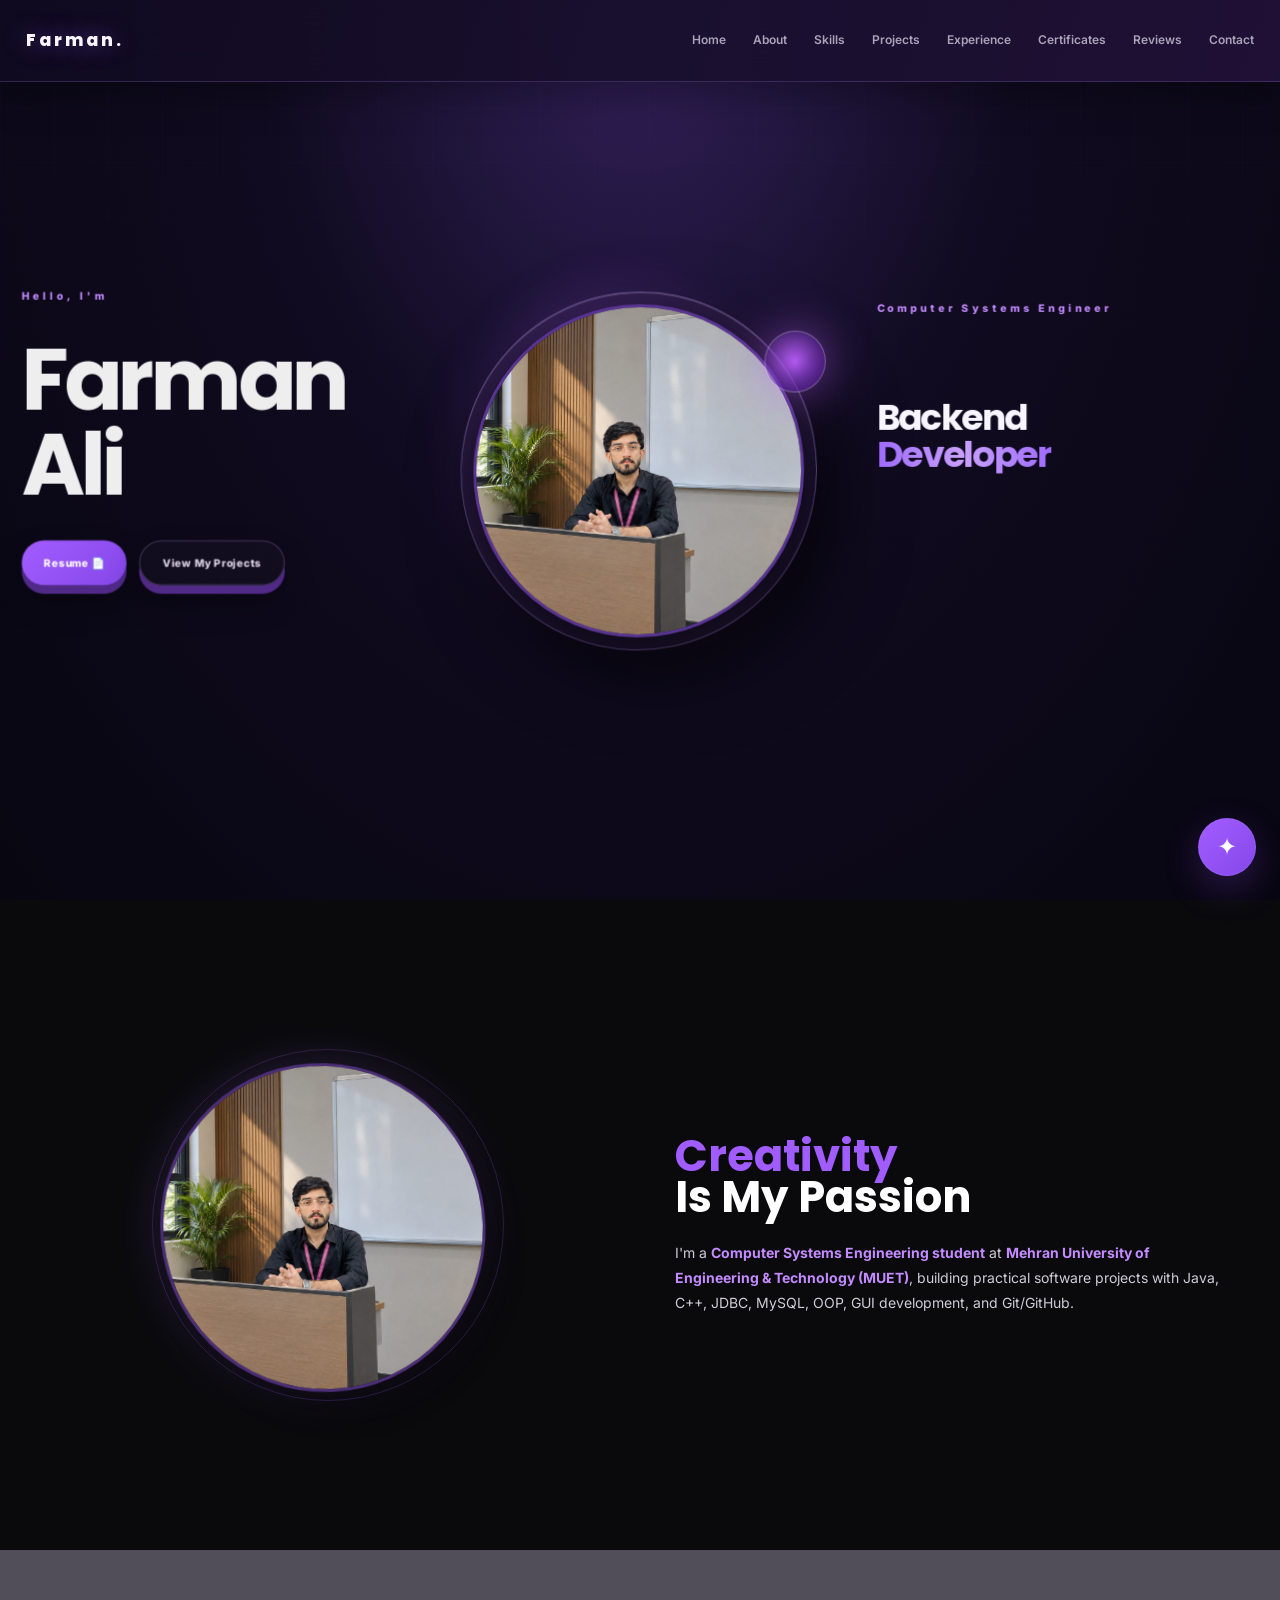
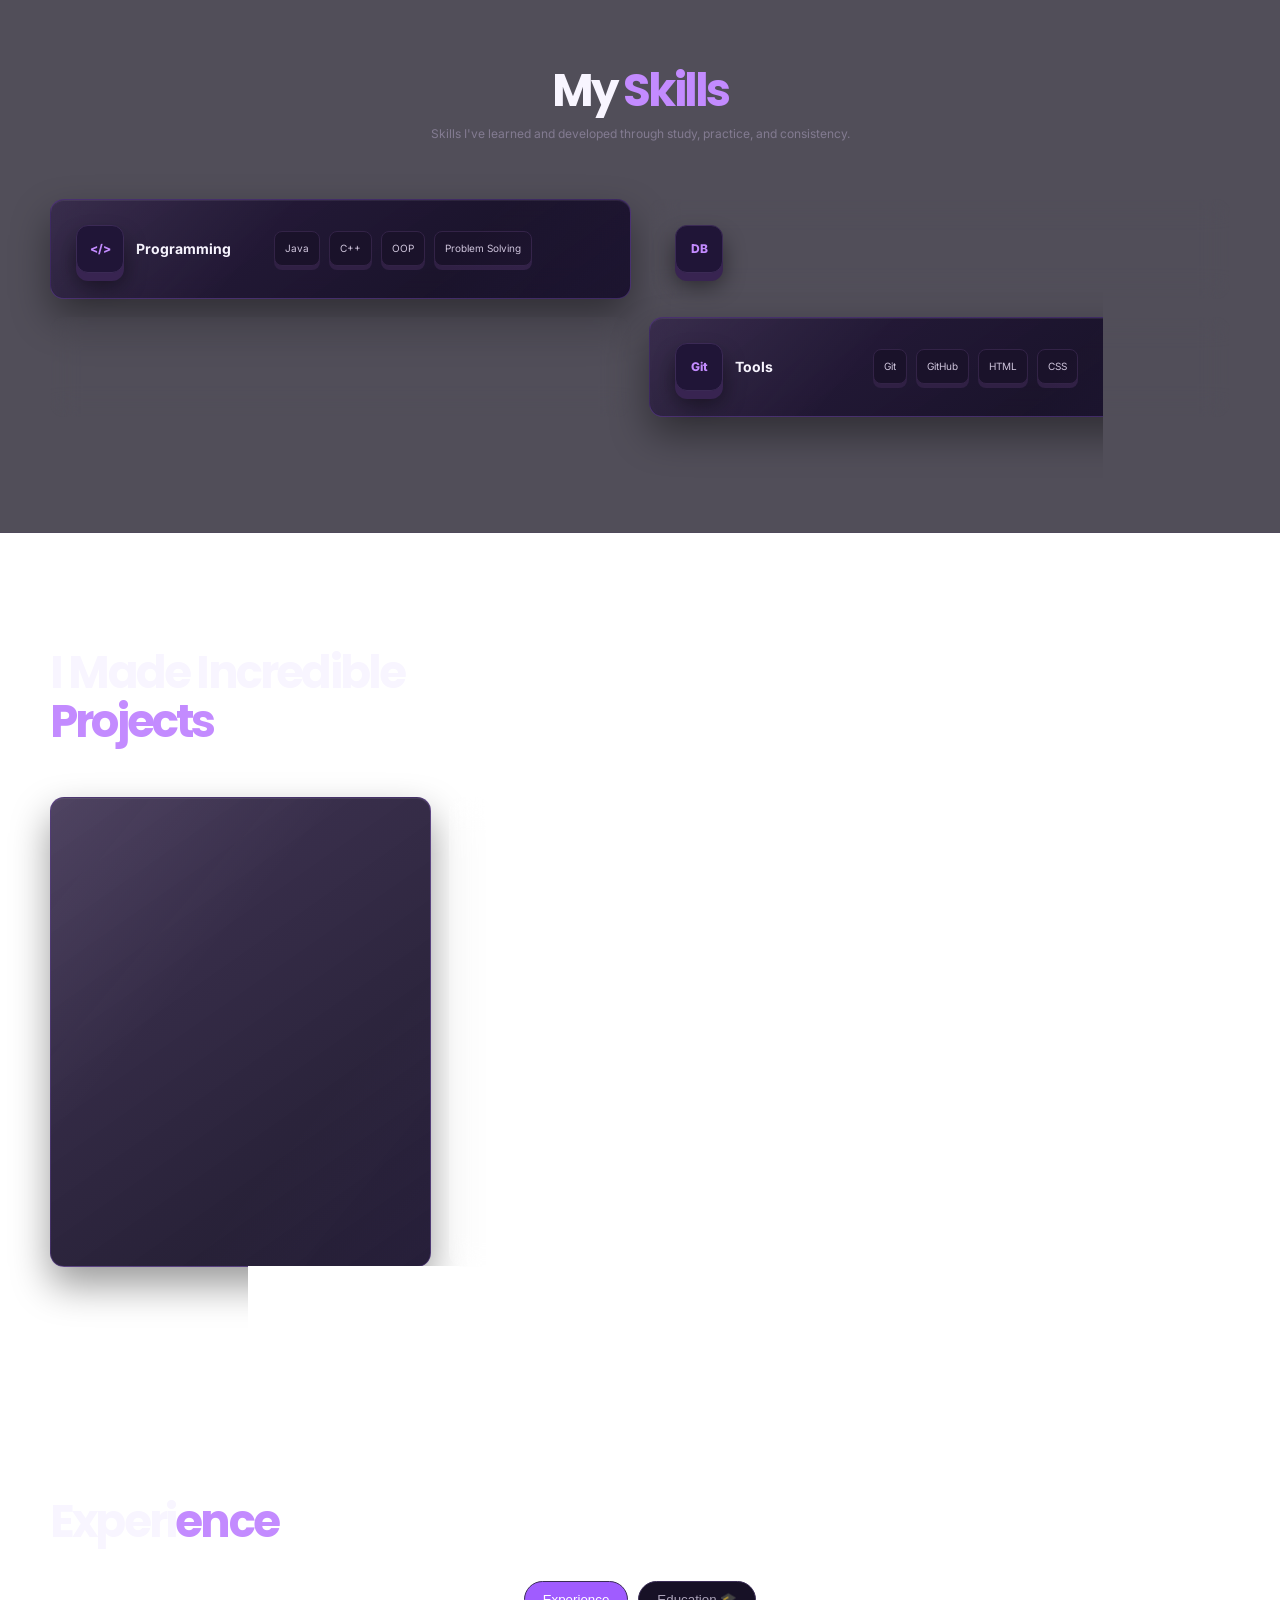
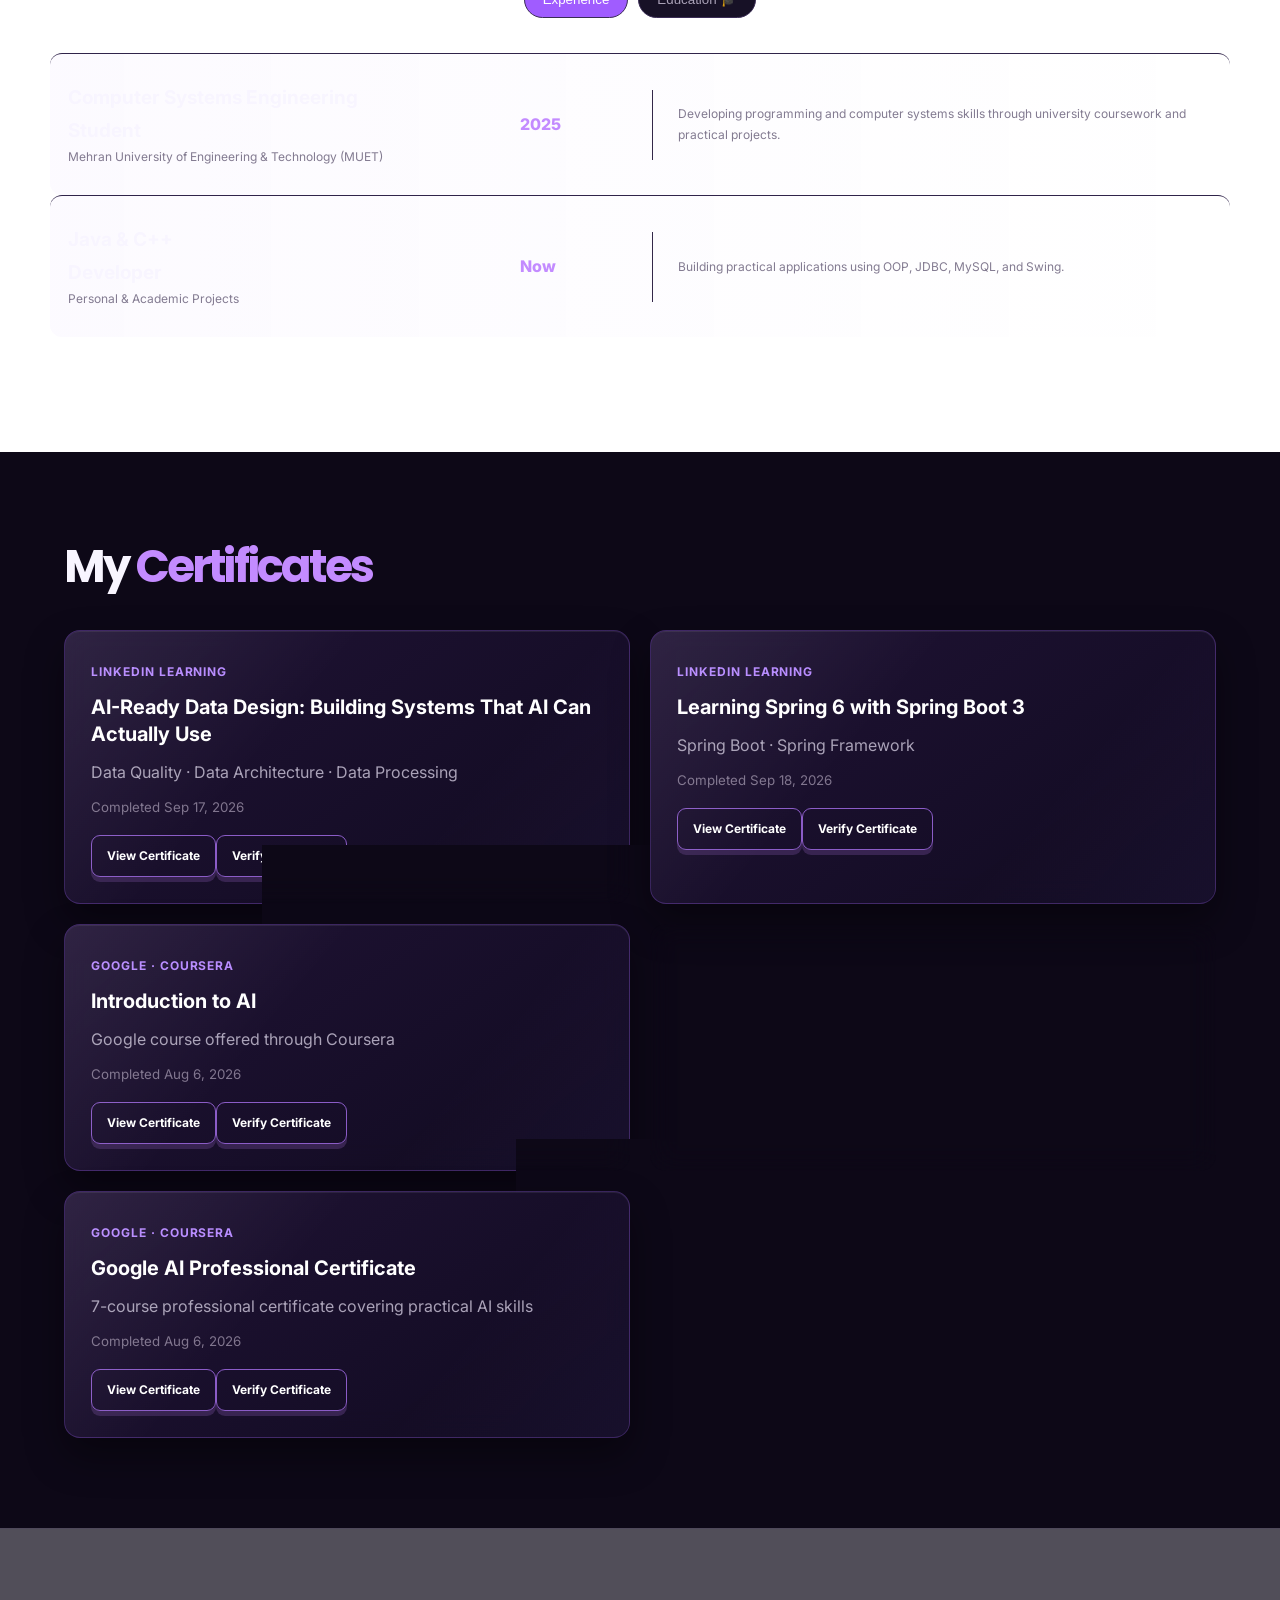
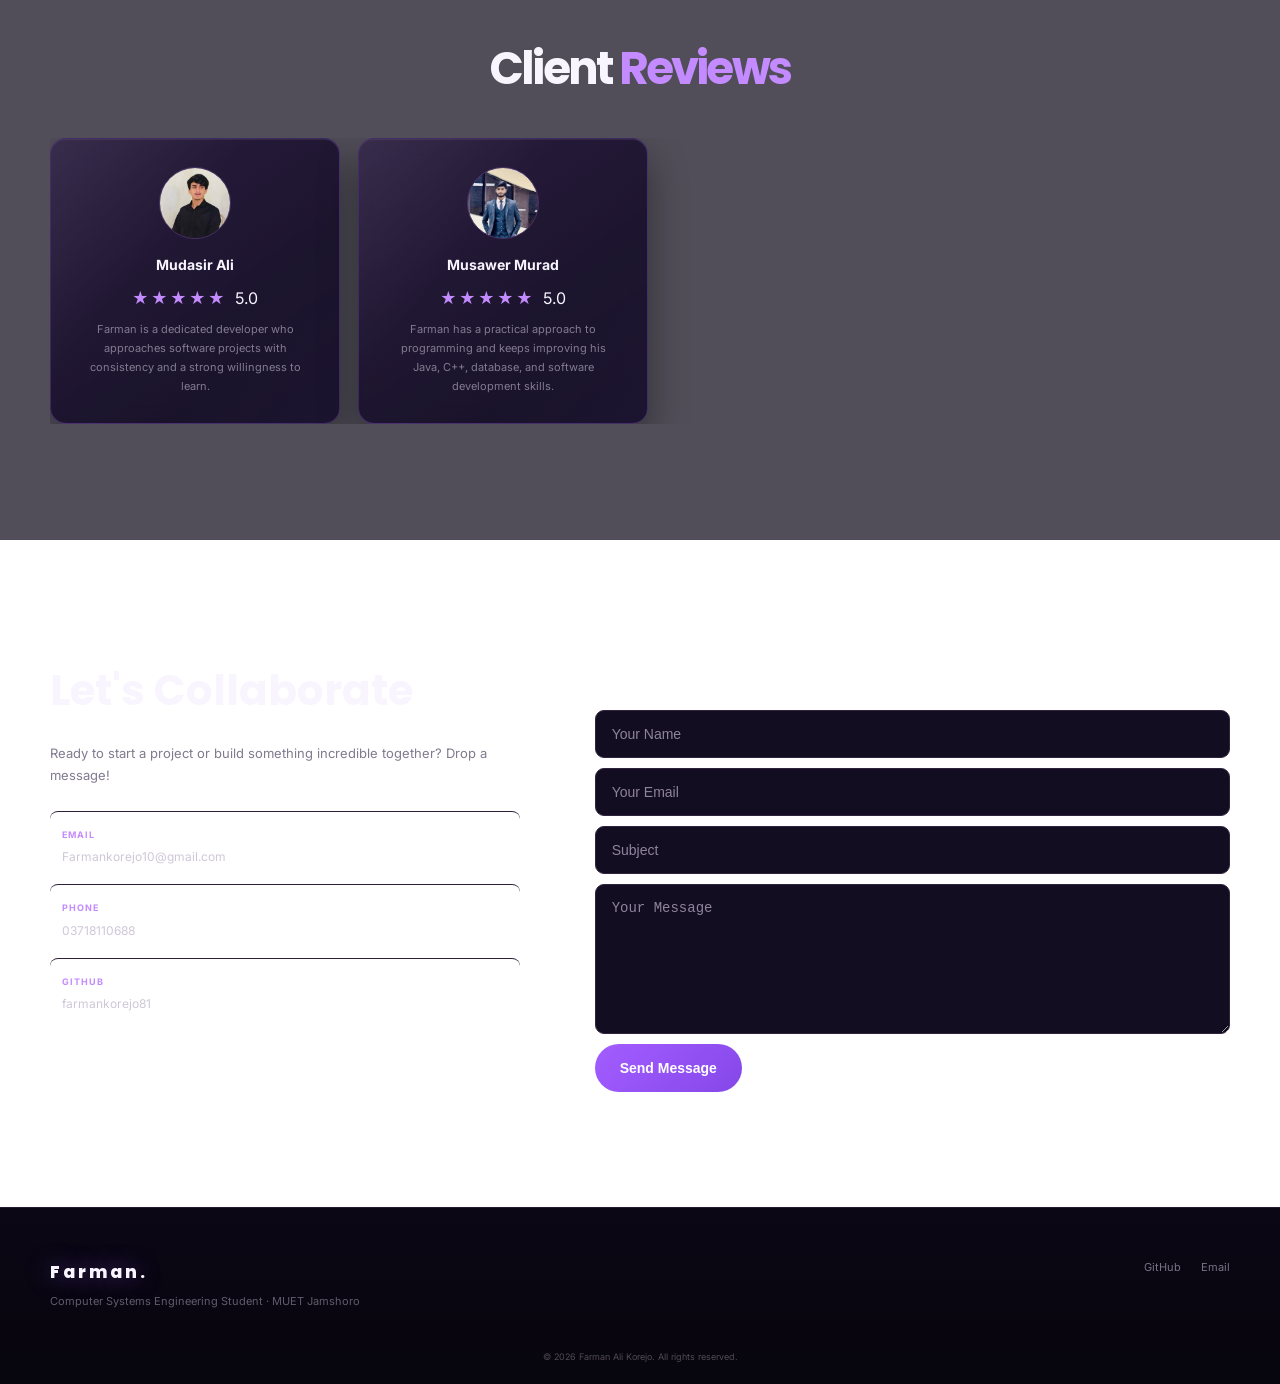
==== commit bd28ce06: "Enable 3D portfolio styling" ====
--- a/index.html
+++ b/index.html
@@ -1,4 +1,4 @@
-<!DOCTYPE html><html lang="en"><head><meta charset="UTF-8"/><meta name="viewport" content="width=device-width,initial-scale=1.0"/><meta name="description" content="Farman Ali Korejo - Computer Systems Engineering student portfolio."/><title>Farman Ali Korejo | Portfolio</title><link rel="stylesheet" href="mudasir.css"/><link rel="stylesheet" href="profile-fix.css"/><link rel="stylesheet" href="ai-agent.css"/></head><body><div class="preloader"><div class="preloader-card"><div class="preloader-badge">FK</div><div class="preloader-bar"><span></span></div></div></div><div class="cursor-dot"></div><div class="page-shell"><header class="topbar"><a class="brand" href="#hero">Farman.</a><nav class="nav-links"><a href="#hero">Home</a><a href="#about">About</a><a href="#skills">Skills</a><a href="#projects">Projects</a><a href="#experience">Experience</a><a href="#certificates">Certificates</a><a href="#testimonials">Reviews</a><a href="#contact">Contact</a></nav></header><main><section id="hero" class="hero"><div class="hero-grid"><div class="hero-column hero-left"><p class="hero-label">Hello, I'm</p><h1 class="hero-name"><span>Farman</span><br><span>Ali</span></h1><div class="hero-actions"><a class="hero-btn hero-btn-primary" href="#contact">Resume 📄</a><a class="hero-btn hero-btn-secondary" href="#projects">View My Projects</a></div></div><div class="hero-column hero-center"><div class="hero-picture-wrap"><div class="glow-blob"></div><img class="hero-photo" src="farman.png" alt="Farman Ali Korejo portrait"><div class="hero-orb"></div></div></div><div class="hero-column hero-right"><p class="hero-label">Computer Systems Engineer</p><h2 class="hero-role-title">Java &amp; C++<br>Developer</h2></div></div></section><section id="about" class="about-section"><div class="about-grid"><div class="about-visual reveal"><img class="about-photo" src="farman.png" alt="Farman Ali Korejo portrait"></div><div class="about-content"><h2 class="about-title"><span class="about-title-line reveal">Creativity</span><span class="about-title-line reveal">Is My Passion</span></h2><p class="about-copy reveal">I'm a <strong class="accent-text">Computer Systems Engineering student</strong> at <strong class="accent-text">Mehran University of Engineering &amp; Technology (MUET)</strong>, building practical software projects with Java, C++, JDBC, MySQL, OOP, GUI development, and Git/GitHub.</p></div></div></section><section id="skills" class="skills-section"><div class="sk-header reveal"><h2 class="sk-title">My <span class="sk-accent">Skills</span></h2><p class="sk-desc">Skills I've learned and developed through study, practice, and consistency.</p></div><div class="sk-cards reveal"><div class="sk-card"><div class="sk-card-left"><div class="sk-cat-icon">&lt;/&gt;</div><span class="sk-cat-name">Programming</span></div><div class="sk-card-right"><div class="sk-tech-item">Java</div><div class="sk-tech-item">C++</div><div class="sk-tech-item">OOP</div><div class="sk-tech-item">Problem Solving</div></div></div><div class="sk-card"><div class="sk-card-left"><div class="sk-cat-icon">DB</div><span class="sk-cat-name">Database</span></div><div class="sk-card-right"><div class="sk-tech-item">MySQL</div><div class="sk-tech-item">JDBC</div><div class="sk-tech-item">SQL</div><div class="sk-tech-item">Database Design</div></div></div><div class="sk-card"><div class="sk-card-left"><div class="sk-cat-icon">AI</div><span class="sk-cat-name">AI</span></div><div class="sk-card-right"><div class="sk-tech-item">AI Agent</div><div class="sk-tech-item">Prompting</div><div class="sk-tech-item">AI Tools</div><div class="sk-tech-item">Automation</div></div></div><div class="sk-card"><div class="sk-card-left"><div class="sk-cat-icon">Git</div><span class="sk-cat-name">Tools</span></div><div class="sk-card-right"><div class="sk-tech-item">Git</div><div class="sk-tech-item">GitHub</div><div class="sk-tech-item">HTML</div><div class="sk-tech-item">CSS</div></div></div></div></section><section id="projects" class="projects-section"><div class="projects-container"><h2 class="projects-heading reveal">I Made Incredible<br><span class="projects-heading-accent">Projects</span></h2><div class="projects-grid"><div class="project-card reveal"><div class="project-card-inner"><div class="project-card-header"><span class="project-number">01</span><span>JAVA</span></div><h3 class="project-title">Game Menu — Java Swing Application</h3><p class="project-tech-list">Java, Swing, OOP, Event Handling</p><div class="project-image-wrap"><div class="project-image-placeholder"><strong>GAME MENU</strong><span>Java • Swing • GUI</span></div></div><a class="project-link-btn" href="https://github.com/farmankorejo81/GameMenu" target="_blank">View GitHub</a></div></div><div class="project-card reveal"><div class="project-card-inner"><div class="project-card-header"><span class="project-number">02</span><span>JAVA / DB</span></div><h3 class="project-title">Student Management System</h3><p class="project-tech-list">Java, JDBC, MySQL, OOP</p><div class="project-image-wrap"><div class="project-image-placeholder"><strong>STUDENT MANAGEMENT</strong><span>Java • JDBC • MySQL</span></div></div><a class="project-link-btn" href="https://github.com/farmankorejo81/Student-Management-System" target="_blank">View GitHub</a></div></div><div class="project-card reveal"><div class="project-card-inner"><div class="project-card-header"><span class="project-number">03</span><span>JAVA</span></div><h3 class="project-title">Calculator — Java Application</h3><p class="project-tech-list">Java, Swing, OOP</p><div class="project-image-wrap"><div class="project-image-placeholder"><strong>CALCULATOR</strong><span>Java • Swing • OOP</span></div></div><a class="project-link-btn" href="https://github.com/farmankorejo81/Calculator" target="_blank">View GitHub</a></div></div></div></div></section><section id="experience" class="xp-section"><div class="xp-container"><h2 class="xp-heading reveal">Experi<span class="xp-heading-accent">ence</span></h2><div class="xp-tabs reveal"><button class="xp-tab active" data-tab="experience">Experience</button><button class="xp-tab" data-tab="education">Education 🎓</button></div><div class="xp-panel" id="tab-experience"><div class="xp-row reveal"><div><h3 class="xp-title">Computer Systems Engineering<br>Student</h3><p class="xp-company">Mehran University of Engineering &amp; Technology (MUET)</p></div><div class="xp-year">2025</div><div class="xp-sep"></div><p class="xp-desc">Developing programming and computer systems skills through university coursework and practical projects.</p></div><div class="xp-row reveal"><div><h3 class="xp-title">Java &amp; C++<br>Developer</h3><p class="xp-company">Personal &amp; Academic Projects</p></div><div class="xp-year">Now</div><div class="xp-sep"></div><p class="xp-desc">Building practical applications using OOP, JDBC, MySQL, and Swing.</p></div></div><div class="xp-panel xp-panel--hidden" id="tab-education"><div class="xp-row reveal"><div><h3 class="xp-title">BS Computer Systems<br>Engineering</h3><p class="xp-company">Mehran University of Engineering &amp; Technology (MUET), Jamshoro</p></div><div class="xp-year">2025 — Present</div><div class="xp-sep"></div><p class="xp-desc">Computer Systems Engineering student, 2025 batch.</p></div></div></div></section><section id="certificates" class="certificates-section"><div class="projects-container"><h2 class="projects-heading reveal">My <span class="projects-heading-accent">Certificates</span></h2><div class="certificates-grid">
+<!DOCTYPE html><html lang="en"><head><meta charset="UTF-8"/><meta name="viewport" content="width=device-width,initial-scale=1.0"/><meta name="description" content="Farman Ali Korejo - Computer Systems Engineering student portfolio."/><title>Farman Ali Korejo | Portfolio</title><link rel="stylesheet" href="mudasir.css"/><link rel="stylesheet" href="profile-fix.css"/><link rel="stylesheet" href="ai-agent.css"/><link rel="stylesheet" href="3d.css"/></head><body><div class="preloader"><div class="preloader-card"><div class="preloader-badge">FK</div><div class="preloader-bar"><span></span></div></div></div><div class="cursor-dot"></div><div class="page-shell"><header class="topbar"><a class="brand" href="#hero">Farman.</a><nav class="nav-links"><a href="#hero">Home</a><a href="#about">About</a><a href="#skills">Skills</a><a href="#projects">Projects</a><a href="#experience">Experience</a><a href="#certificates">Certificates</a><a href="#testimonials">Reviews</a><a href="#contact">Contact</a></nav></header><main><section id="hero" class="hero"><div class="hero-grid"><div class="hero-column hero-left"><p class="hero-label">Hello, I'm</p><h1 class="hero-name"><span>Farman</span><br><span>Ali</span></h1><div class="hero-actions"><a class="hero-btn hero-btn-primary" href="#contact">Resume 📄</a><a class="hero-btn hero-btn-secondary" href="#projects">View My Projects</a></div></div><div class="hero-column hero-center"><div class="hero-picture-wrap"><div class="glow-blob"></div><img class="hero-photo" src="farman.png" alt="Farman Ali Korejo portrait"><div class="hero-orb"></div></div></div><div class="hero-column hero-right"><p class="hero-label">Computer Systems Engineer</p><h2 class="hero-role-title">Java &amp; C++<br>Developer</h2></div></div></section><section id="about" class="about-section"><div class="about-grid"><div class="about-visual reveal"><img class="about-photo" src="farman.png" alt="Farman Ali Korejo portrait"></div><div class="about-content"><h2 class="about-title"><span class="about-title-line reveal">Creativity</span><span class="about-title-line reveal">Is My Passion</span></h2><p class="about-copy reveal">I'm a <strong class="accent-text">Computer Systems Engineering student</strong> at <strong class="accent-text">Mehran University of Engineering &amp; Technology (MUET)</strong>, building practical software projects with Java, C++, JDBC, MySQL, OOP, GUI development, and Git/GitHub.</p></div></div></section><section id="skills" class="skills-section"><div class="sk-header reveal"><h2 class="sk-title">My <span class="sk-accent">Skills</span></h2><p class="sk-desc">Skills I've learned and developed through study, practice, and consistency.</p></div><div class="sk-cards reveal"><div class="sk-card"><div class="sk-card-left"><div class="sk-cat-icon">&lt;/&gt;</div><span class="sk-cat-name">Programming</span></div><div class="sk-card-right"><div class="sk-tech-item">Java</div><div class="sk-tech-item">C++</div><div class="sk-tech-item">OOP</div><div class="sk-tech-item">Problem Solving</div></div></div><div class="sk-card"><div class="sk-card-left"><div class="sk-cat-icon">DB</div><span class="sk-cat-name">Database</span></div><div class="sk-card-right"><div class="sk-tech-item">MySQL</div><div class="sk-tech-item">JDBC</div><div class="sk-tech-item">SQL</div><div class="sk-tech-item">Database Design</div></div></div><div class="sk-card"><div class="sk-card-left"><div class="sk-cat-icon">AI</div><span class="sk-cat-name">AI</span></div><div class="sk-card-right"><div class="sk-tech-item">AI Agent</div><div class="sk-tech-item">Prompting</div><div class="sk-tech-item">AI Tools</div><div class="sk-tech-item">Automation</div></div></div><div class="sk-card"><div class="sk-card-left"><div class="sk-cat-icon">Git</div><span class="sk-cat-name">Tools</span></div><div class="sk-card-right"><div class="sk-tech-item">Git</div><div class="sk-tech-item">GitHub</div><div class="sk-tech-item">HTML</div><div class="sk-tech-item">CSS</div></div></div></div></section><section id="projects" class="projects-section"><div class="projects-container"><h2 class="projects-heading reveal">I Made Incredible<br><span class="projects-heading-accent">Projects</span></h2><div class="projects-grid"><div class="project-card reveal"><div class="project-card-inner"><div class="project-card-header"><span class="project-number">01</span><span>JAVA</span></div><h3 class="project-title">Game Menu — Java Swing Application</h3><p class="project-tech-list">Java, Swing, OOP, Event Handling</p><div class="project-image-wrap"><div class="project-image-placeholder"><strong>GAME MENU</strong><span>Java • Swing • GUI</span></div></div><a class="project-link-btn" href="https://github.com/farmankorejo81/GameMenu" target="_blank">View GitHub</a></div></div><div class="project-card reveal"><div class="project-card-inner"><div class="project-card-header"><span class="project-number">02</span><span>JAVA / DB</span></div><h3 class="project-title">Student Management System</h3><p class="project-tech-list">Java, JDBC, MySQL, OOP</p><div class="project-image-wrap"><div class="project-image-placeholder"><strong>STUDENT MANAGEMENT</strong><span>Java • JDBC • MySQL</span></div></div><a class="project-link-btn" href="https://github.com/farmankorejo81/Student-Management-System" target="_blank">View GitHub</a></div></div><div class="project-card reveal"><div class="project-card-inner"><div class="project-card-header"><span class="project-number">03</span><span>JAVA</span></div><h3 class="project-title">Calculator — Java Application</h3><p class="project-tech-list">Java, Swing, OOP</p><div class="project-image-wrap"><div class="project-image-placeholder"><strong>CALCULATOR</strong><span>Java • Swing • OOP</span></div></div><a class="project-link-btn" href="https://github.com/farmankorejo81/Calculator" target="_blank">View GitHub</a></div></div></div></div></section><section id="experience" class="xp-section"><div class="xp-container"><h2 class="xp-heading reveal">Experi<span class="xp-heading-accent">ence</span></h2><div class="xp-tabs reveal"><button class="xp-tab active" data-tab="experience">Experience</button><button class="xp-tab" data-tab="education">Education 🎓</button></div><div class="xp-panel" id="tab-experience"><div class="xp-row reveal"><div><h3 class="xp-title">Computer Systems Engineering<br>Student</h3><p class="xp-company">Mehran University of Engineering &amp; Technology (MUET)</p></div><div class="xp-year">2025</div><div class="xp-sep"></div><p class="xp-desc">Developing programming and computer systems skills through university coursework and practical projects.</p></div><div class="xp-row reveal"><div><h3 class="xp-title">Java &amp; C++<br>Developer</h3><p class="xp-company">Personal &amp; Academic Projects</p></div><div class="xp-year">Now</div><div class="xp-sep"></div><p class="xp-desc">Building practical applications using OOP, JDBC, MySQL, and Swing.</p></div></div><div class="xp-panel xp-panel--hidden" id="tab-education"><div class="xp-row reveal"><div><h3 class="xp-title">BS Computer Systems<br>Engineering</h3><p class="xp-company">Mehran University of Engineering &amp; Technology (MUET), Jamshoro</p></div><div class="xp-year">2025 — Present</div><div class="xp-sep"></div><p class="xp-desc">Computer Systems Engineering student, 2025 batch.</p></div></div></div></section><section id="certificates" class="certificates-section"><div class="projects-container"><h2 class="projects-heading reveal">My <span class="projects-heading-accent">Certificates</span></h2><div class="certificates-grid">
 <div class="certificate-card reveal"><span class="certificate-issuer">LinkedIn Learning</span><h3>AI-Ready Data Design: Building Systems That AI Can Actually Use</h3><p>Data Quality · Data Architecture · Data Processing</p><small>Completed Sep 17, 2026</small><div class="certificate-actions"><a class="certificate-link" href="https://www.linkedin.com/learning/certificates/35383fc0ec546182bd5c72de289b03d49a67547a7a8df18453a69050ce4d28d4?trk=share_certificate" target="_blank" rel="noopener">View Certificate</a><a class="certificate-link" href="https://www.linkedin.com/learning/certificates/35383fc0ec546182bd5c72de289b03d49a67547a7a8df18453a69050ce4d28d4?trk=share_certificate" target="_blank" rel="noopener">Verify Certificate</a></div></div>
 <div class="certificate-card reveal"><span class="certificate-issuer">LinkedIn Learning</span><h3>Learning Spring 6 with Spring Boot 3</h3><p>Spring Boot · Spring Framework</p><small>Completed Sep 18, 2026</small><div class="certificate-actions"><a class="certificate-link" href="https://www.linkedin.com/learning/certificates/79db0e1a37ae661496e6bfa786b0fb4f6a40d23eb6e839226379388143fbf7db?trk=share_certificate" target="_blank" rel="noopener">View Certificate</a><a class="certificate-link" href="https://www.linkedin.com/learning/certificates/79db0e1a37ae661496e6bfa786b0fb4f6a40d23eb6e839226379388143fbf7db?trk=share_certificate" target="_blank" rel="noopener">Verify Certificate</a></div></div>
 <div class="certificate-card reveal"><span class="certificate-issuer">Google · Coursera</span><h3>Introduction to AI</h3><p>Google course offered through Coursera</p><small>Completed Aug 6, 2026</small><div class="certificate-actions"><a class="certificate-link" href="https://coursera.org/verify/5G861RCUHCUA" target="_blank" rel="noopener">View Certificate</a><a class="certificate-link" href="https://coursera.org/verify/5G861RCUHCUA" target="_blank" rel="noopener">Verify Certificate</a></div></div>
--- a/3d.css
+++ b/3d.css
@@ -0,0 +1,38 @@
+/* 3D portfolio enhancement — layered depth, glass surfaces and subtle motion */
+:root{--depth-purple:#a56cff;--depth-cyan:#63d9ff}
+body{background:radial-gradient(ellipse at 50% 0%,#33205b 0%,#100b20 42%,#080611 100%);background-attachment:fixed}
+body:before{content:"";position:fixed;inset:0;pointer-events:none;z-index:-1;opacity:.18;background-image:linear-gradient(#a56cff22 1px,transparent 1px),linear-gradient(90deg,#a56cff22 1px,transparent 1px);background-size:54px 54px;mask-image:linear-gradient(to bottom,black,transparent 78%)}
+.topbar{background:linear-gradient(110deg,#100b20eF,#211238e8);border-bottom:1px solid #b58aff35;box-shadow:0 12px 40px #0005}
+.brand{text-shadow:0 0 22px #a56cff88}
+.hero{perspective:1200px}
+.hero-grid{transform-style:preserve-3d}
+.hero-left{transform:translateY(-35px) translateZ(55px)}
+.hero-right{transform:translateY(-55px) translateZ(45px)}
+.hero-picture-wrap{transform:rotateY(-8deg) rotateX(4deg) translateZ(45px);transform-style:preserve-3d;border:1px solid #c29aff55;background:linear-gradient(145deg,#352052cc,#120c21cc);box-shadow:22px 28px 70px #0009,-12px -12px 45px #a56cff18,inset 0 1px #fff3;transition:transform .55s cubic-bezier(.2,.8,.2,1),box-shadow .55s}
+.hero-picture-wrap:hover{transform:rotateY(0) rotateX(0) translateZ(70px) scale(1.025);box-shadow:30px 35px 90px #000b,0 0 65px #a56cff30,inset 0 1px #fff4}
+.hero-photo{box-shadow:0 12px 35px #0008}
+.hero-orb{transform:translateZ(65px);border:1px solid #ffffff45;box-shadow:inset -8px -10px 20px #4b168a88,0 0 45px #be60ff88}
+.hero-btn,.btn{box-shadow:0 8px 0 #512a88,0 15px 30px #0005;transform:translateY(0);transition:transform .2s,box-shadow .2s}
+.hero-btn:hover,.btn:hover{transform:translateY(-5px);box-shadow:0 13px 0 #512a88,0 22px 36px #0007}
+.about-visual{perspective:900px}
+.about-photo{transform:rotateY(10deg) rotateX(5deg);transition:transform .55s,box-shadow .55s;box-shadow:18px 22px 55px #0009,0 0 45px #a56cff33}
+.about-photo:hover{transform:rotateY(0) rotateX(0) translateZ(35px) scale(1.035)}
+.sk-card,.project-card,.certificate-card,.test-card,.stat-box{position:relative;transform-style:preserve-3d;background:linear-gradient(145deg,#24163bdc,#100b20eF);border:1px solid #a56cff45;box-shadow:0 18px 38px #0006,inset 0 1px #ffffff12;backdrop-filter:blur(14px);transition:transform .35s cubic-bezier(.2,.8,.2,1),box-shadow .35s,border-color .35s}
+.sk-card:before,.project-card:before,.certificate-card:before,.test-card:before{content:"";position:absolute;inset:0;border-radius:inherit;pointer-events:none;background:linear-gradient(130deg,#ffffff16,transparent 38%,transparent 68%,#a56cff12);opacity:.8}
+.sk-card:hover,.project-card:hover,.certificate-card:hover,.test-card:hover,.stat-box:hover{transform:perspective(900px) rotateX(3deg) rotateY(-3deg) translateY(-9px) translateZ(12px);border-color:#c49affaa;box-shadow:0 30px 55px #0009,0 0 32px #a56cff22,inset 0 1px #ffffff22}
+.sk-cat-icon{box-shadow:0 8px 0 #382451,0 13px 22px #0007;transform:translateZ(18px)}
+.sk-tech-item{box-shadow:0 4px 0 #302044;transition:transform .2s,box-shadow .2s}
+.sk-tech-item:hover{transform:translateY(-3px);box-shadow:0 7px 0 #302044}
+.project-card{perspective:1000px}
+.project-card-inner{transform:translateZ(12px)}
+.project-image-placeholder{box-shadow:inset 0 0 35px #a56cff16,0 12px 28px #0006;transform:translateZ(12px)}
+.project-link-btn,.certificate-link{box-shadow:0 5px 0 #382451;transition:transform .2s,box-shadow .2s}
+.project-link-btn:hover,.certificate-link:hover{transform:translateY(-3px);box-shadow:0 8px 0 #382451}
+.xp-row{background:linear-gradient(90deg,#a56cff08,transparent);padding-left:18px;padding-right:18px;border-radius:12px;transition:transform .25s,background .25s}
+.xp-row:hover{transform:translateX(7px);background:linear-gradient(90deg,#a56cff19,transparent)}
+.contact-info a{transition:padding .2s,background .2s;padding-left:12px;border-radius:8px}
+.contact-info a:hover{padding-left:20px;background:#a56cff0d}
+footer{background:linear-gradient(180deg,#0b0715,#07050d)}
+@media(max-width:1000px){.hero-left,.hero-right{transform:none}}
+@media(max-width:800px){.hero-picture-wrap{transform:none}.hero-picture-wrap:hover{transform:translateY(-5px) scale(1.01)}.about-photo{transform:none}.sk-card:hover,.project-card:hover,.certificate-card:hover,.test-card:hover,.stat-box:hover{transform:translateY(-5px)}}
+@media(prefers-reduced-motion:reduce){*,*:before,*:after{scroll-behavior:auto!important;animation-duration:.01ms!important;animation-iteration-count:1!important;transition-duration:.01ms!important}}
